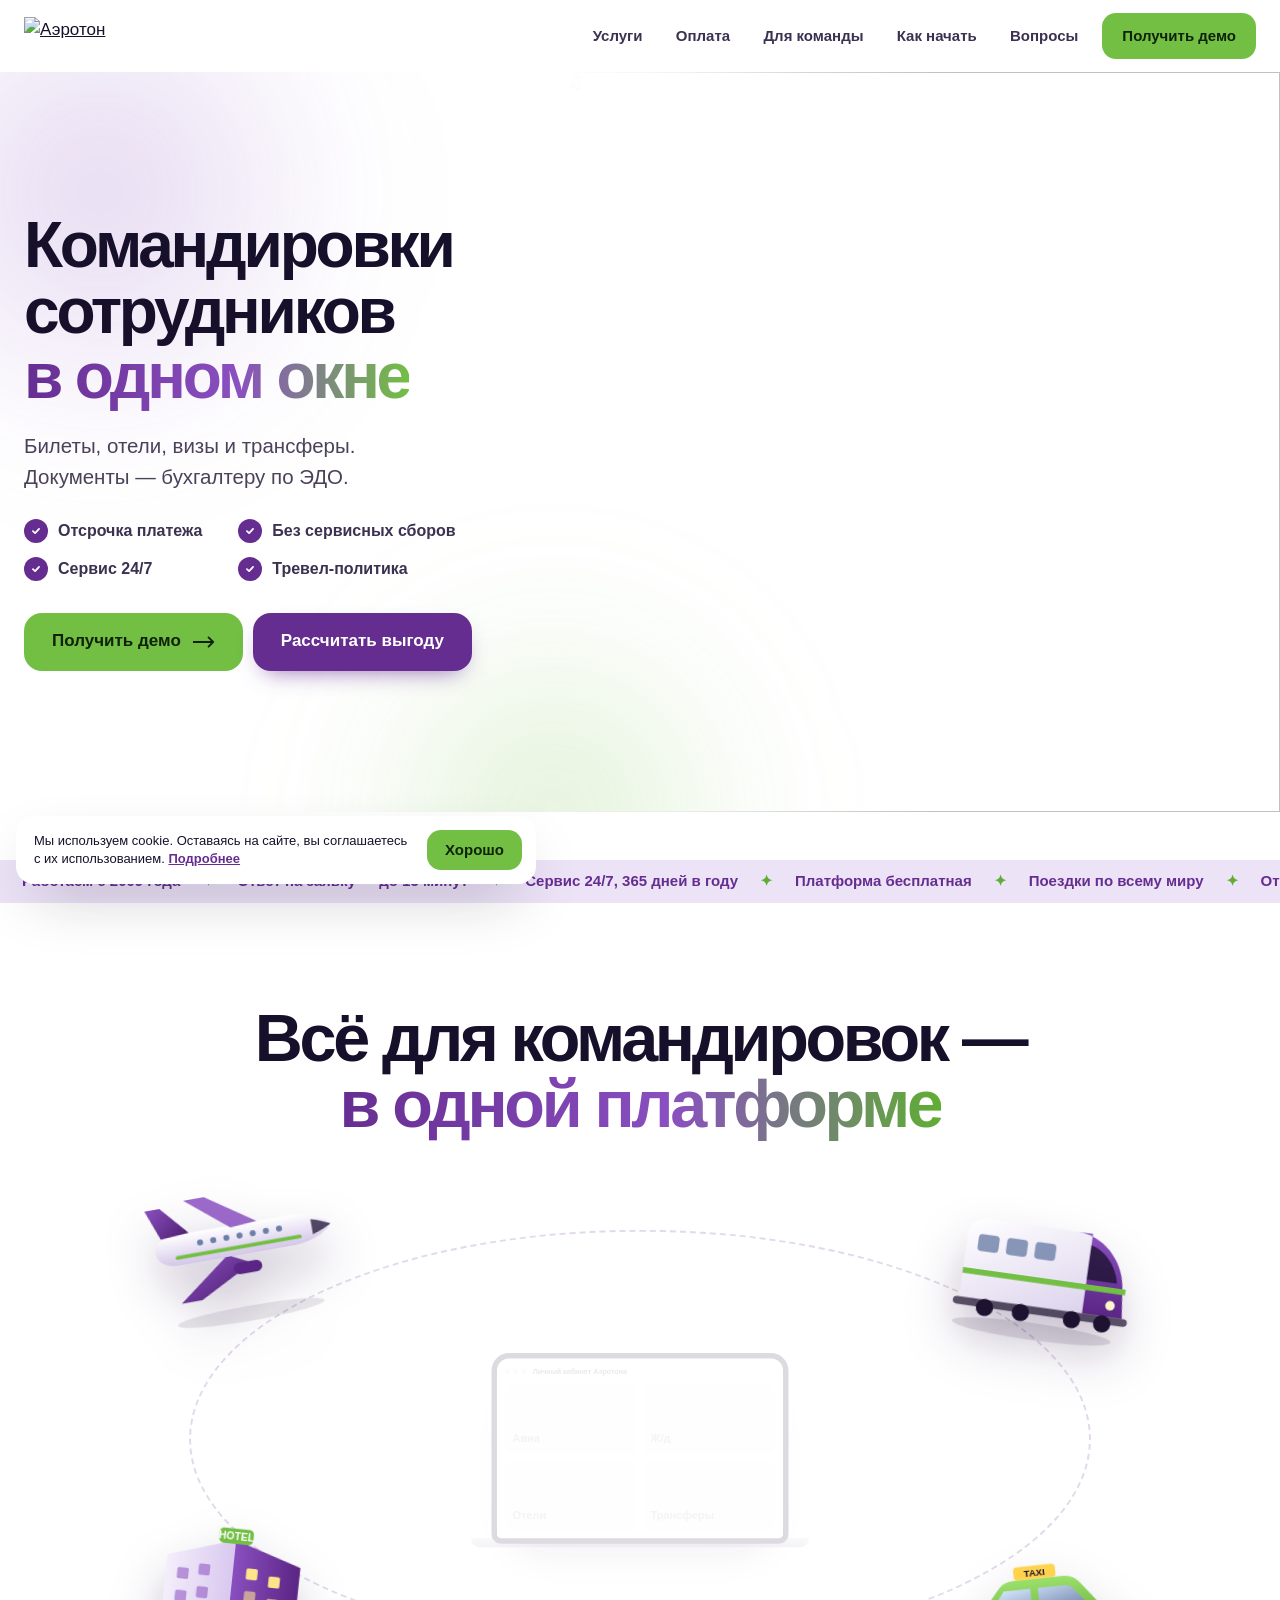
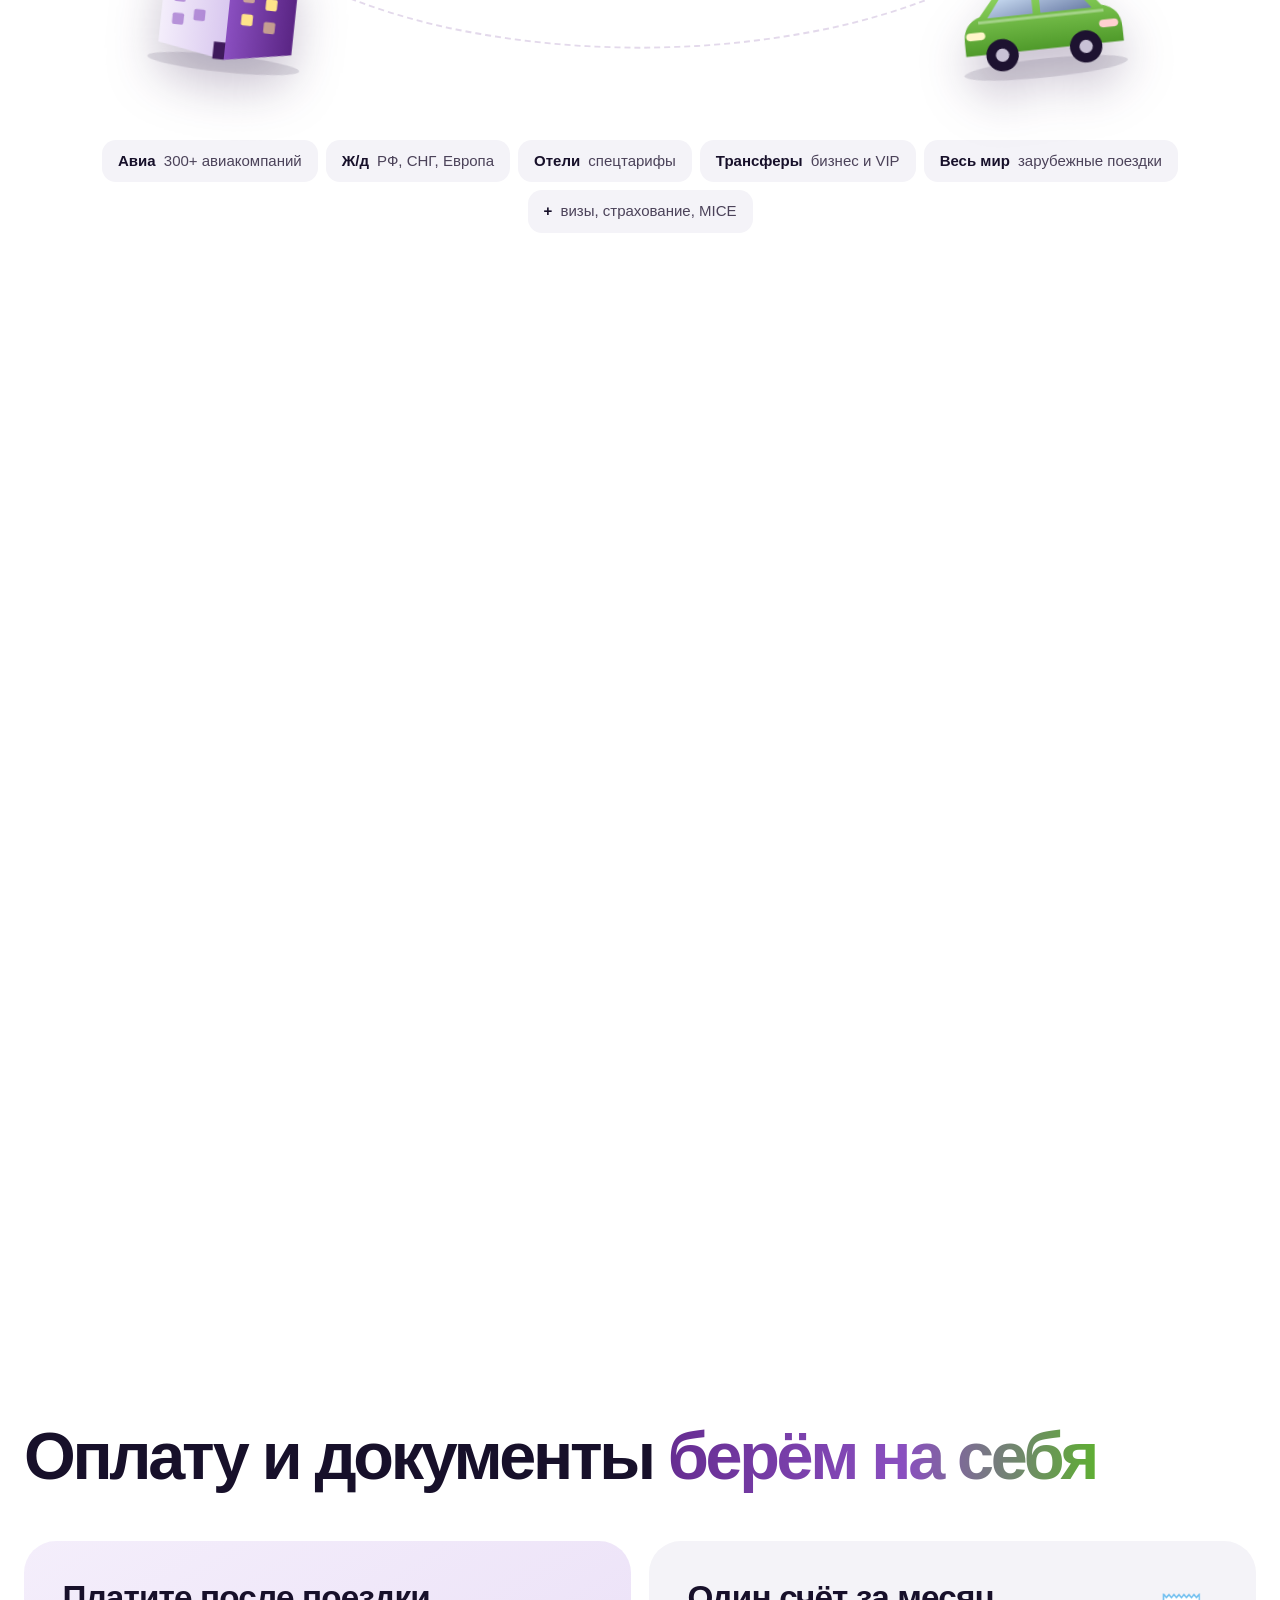
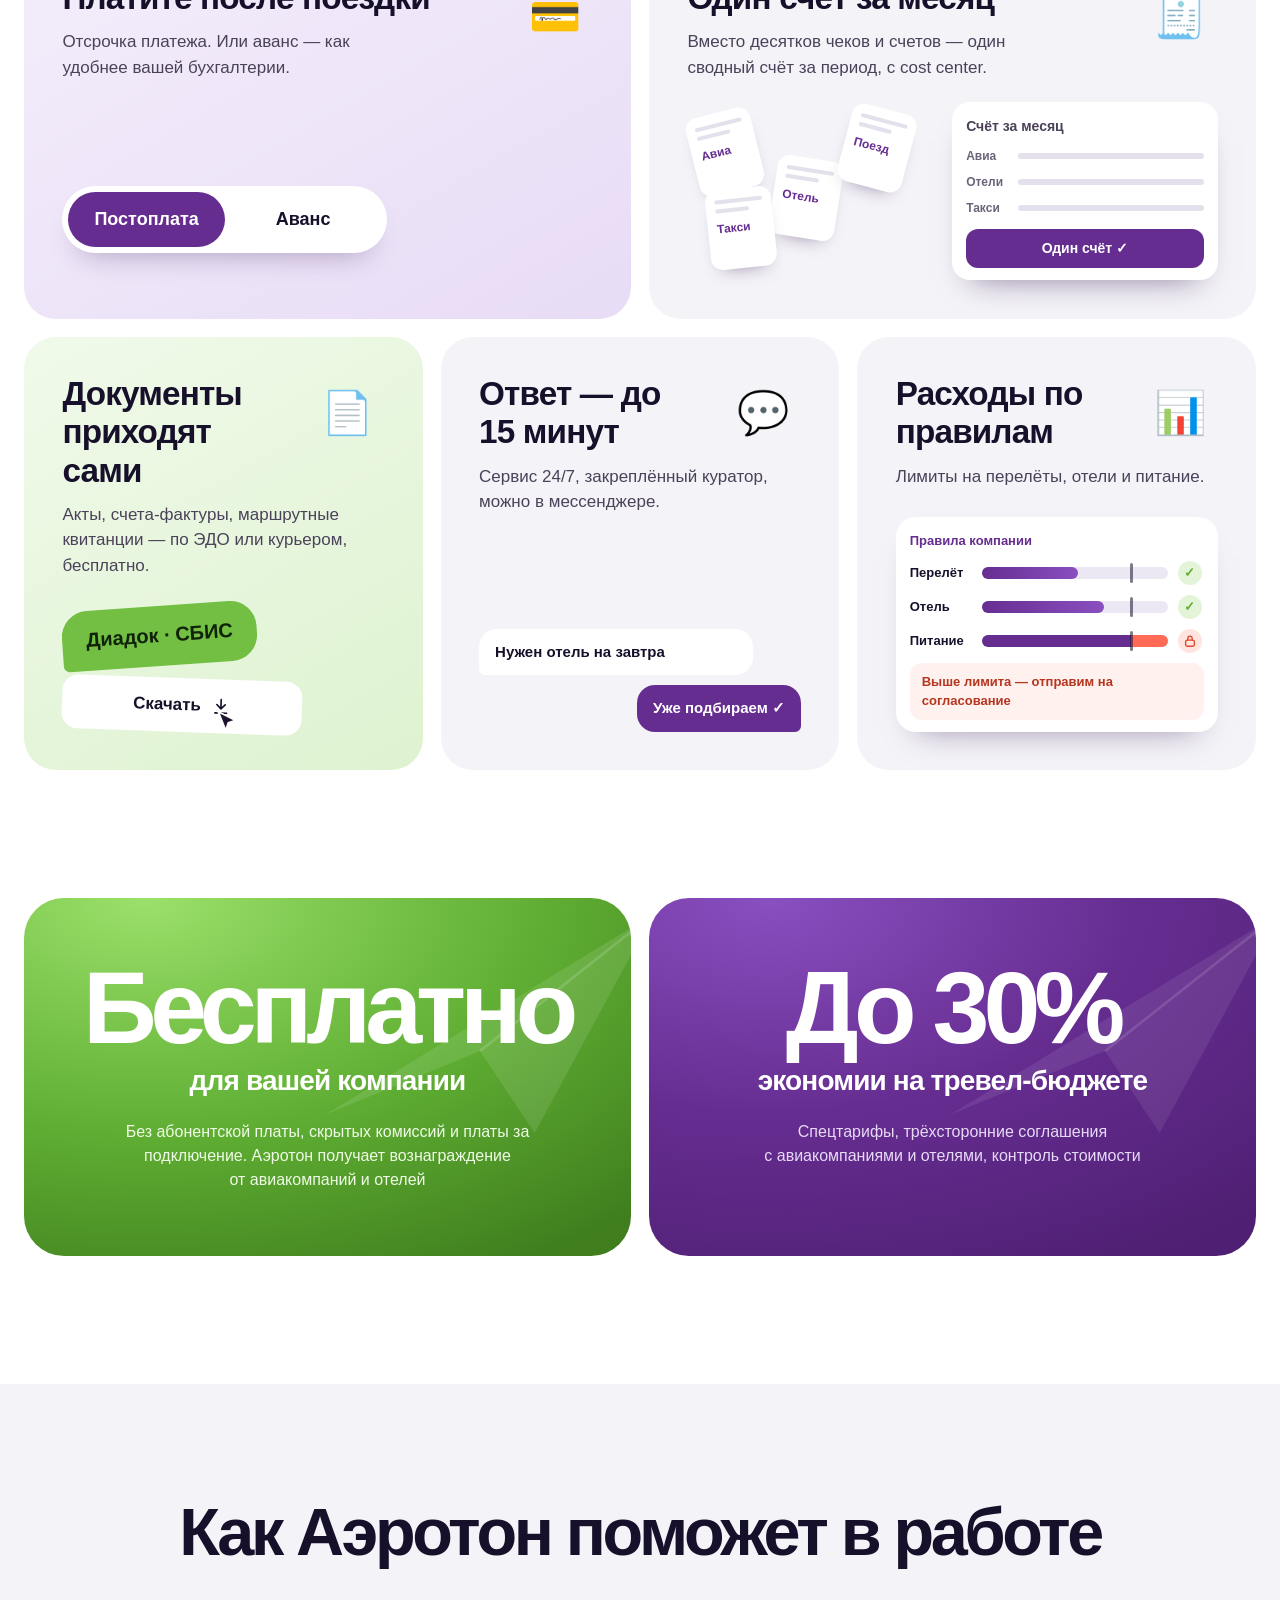
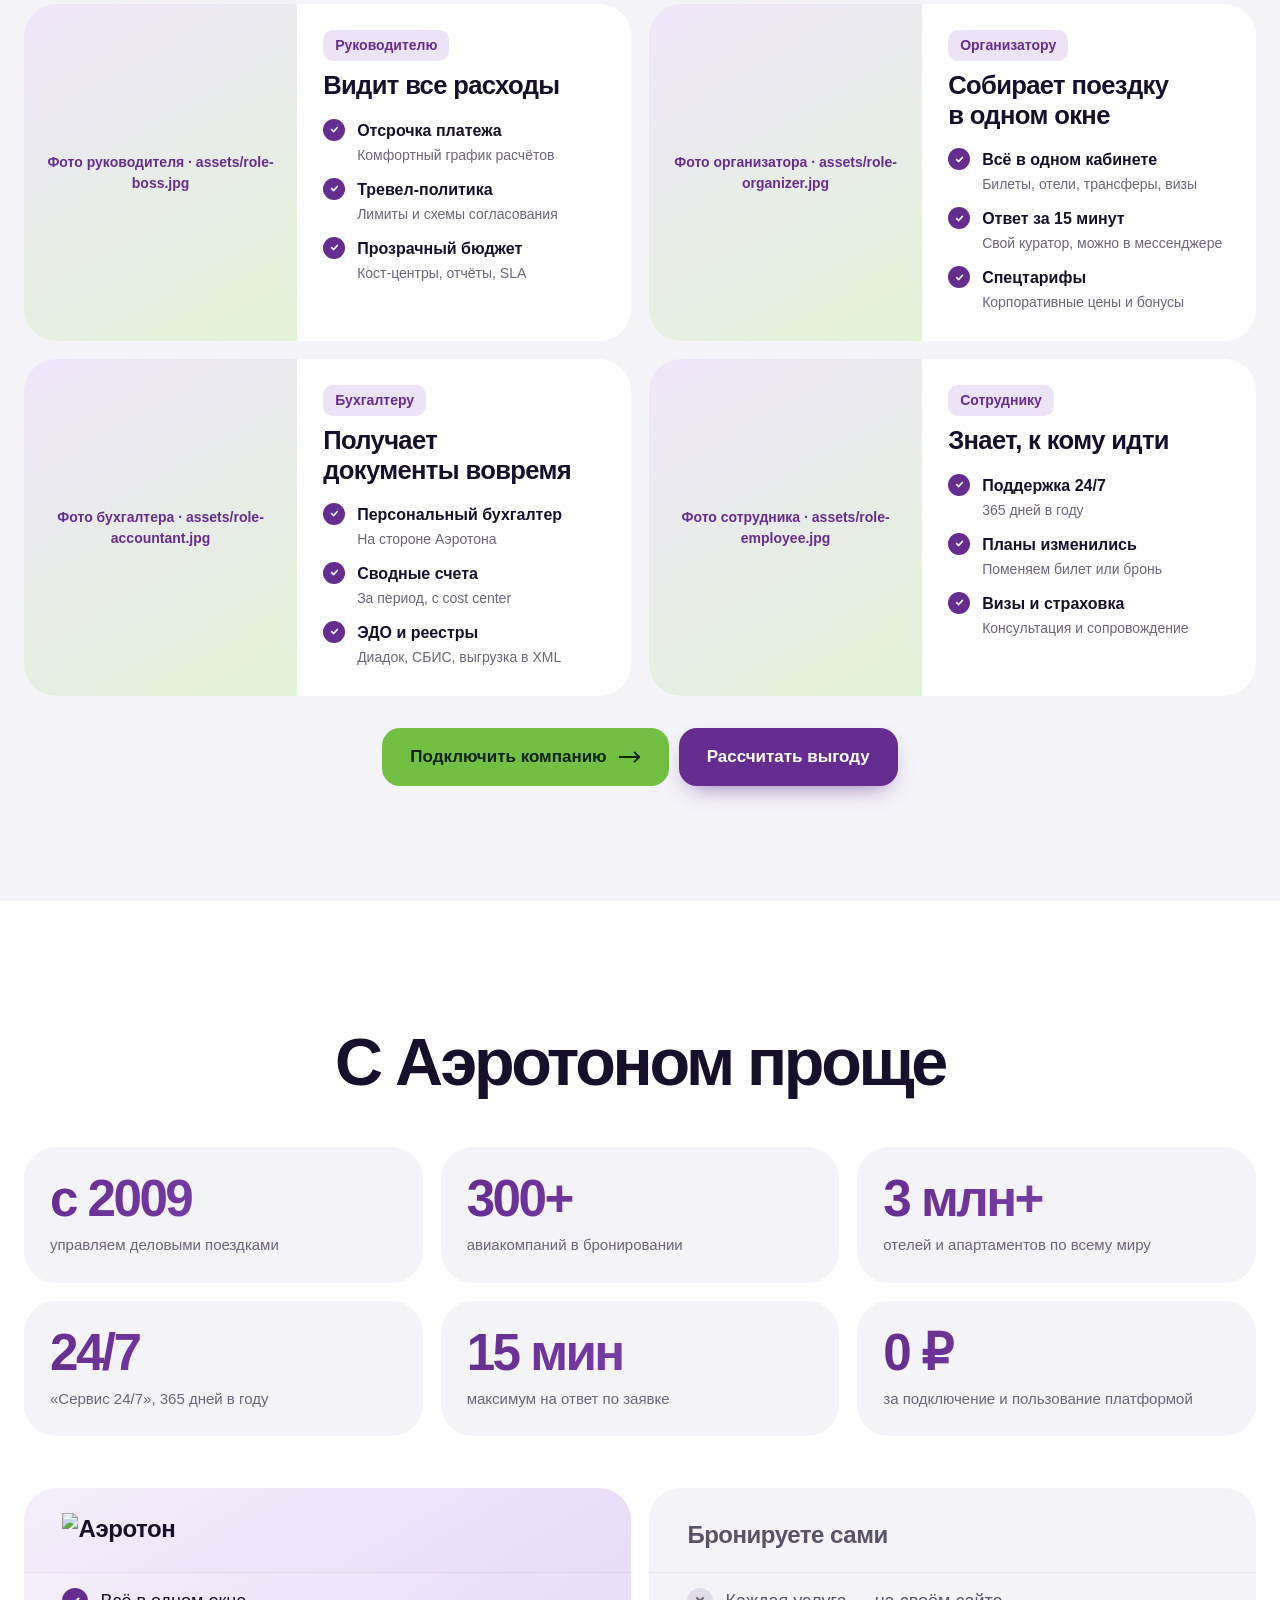
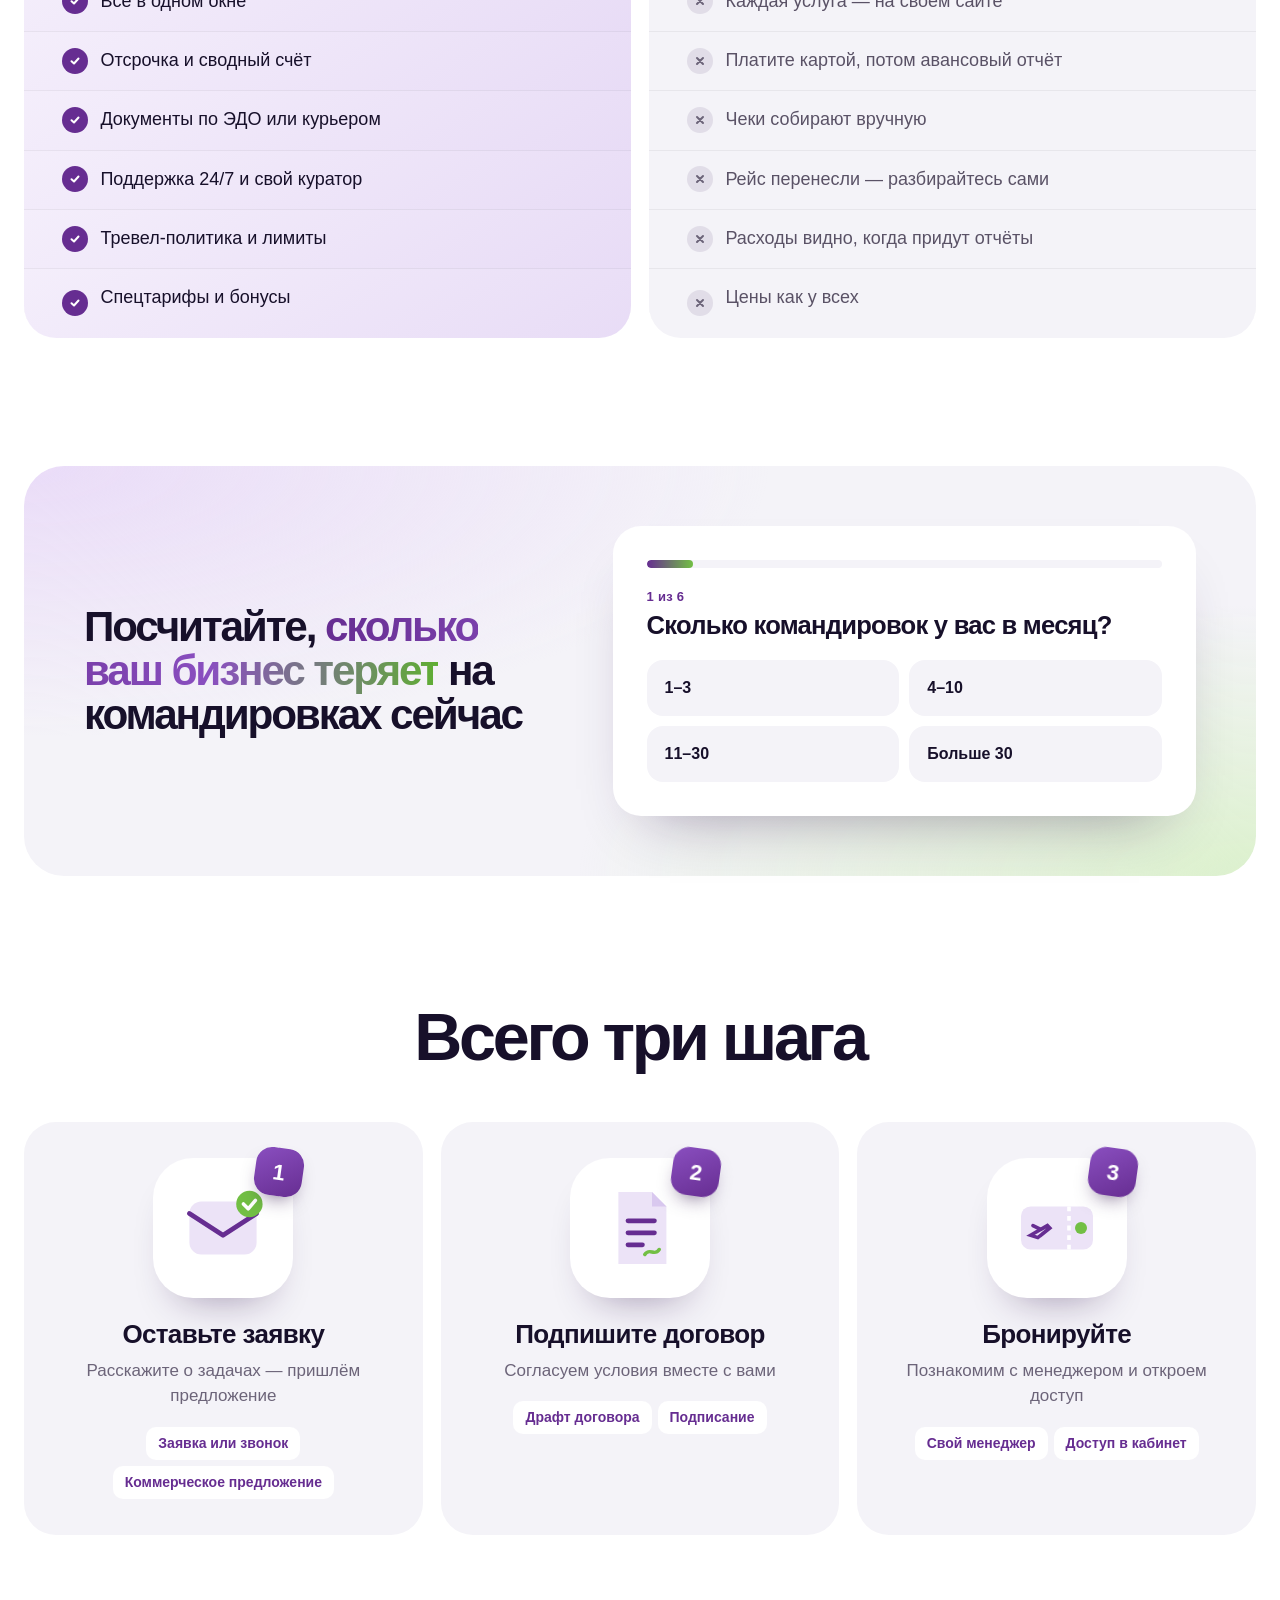
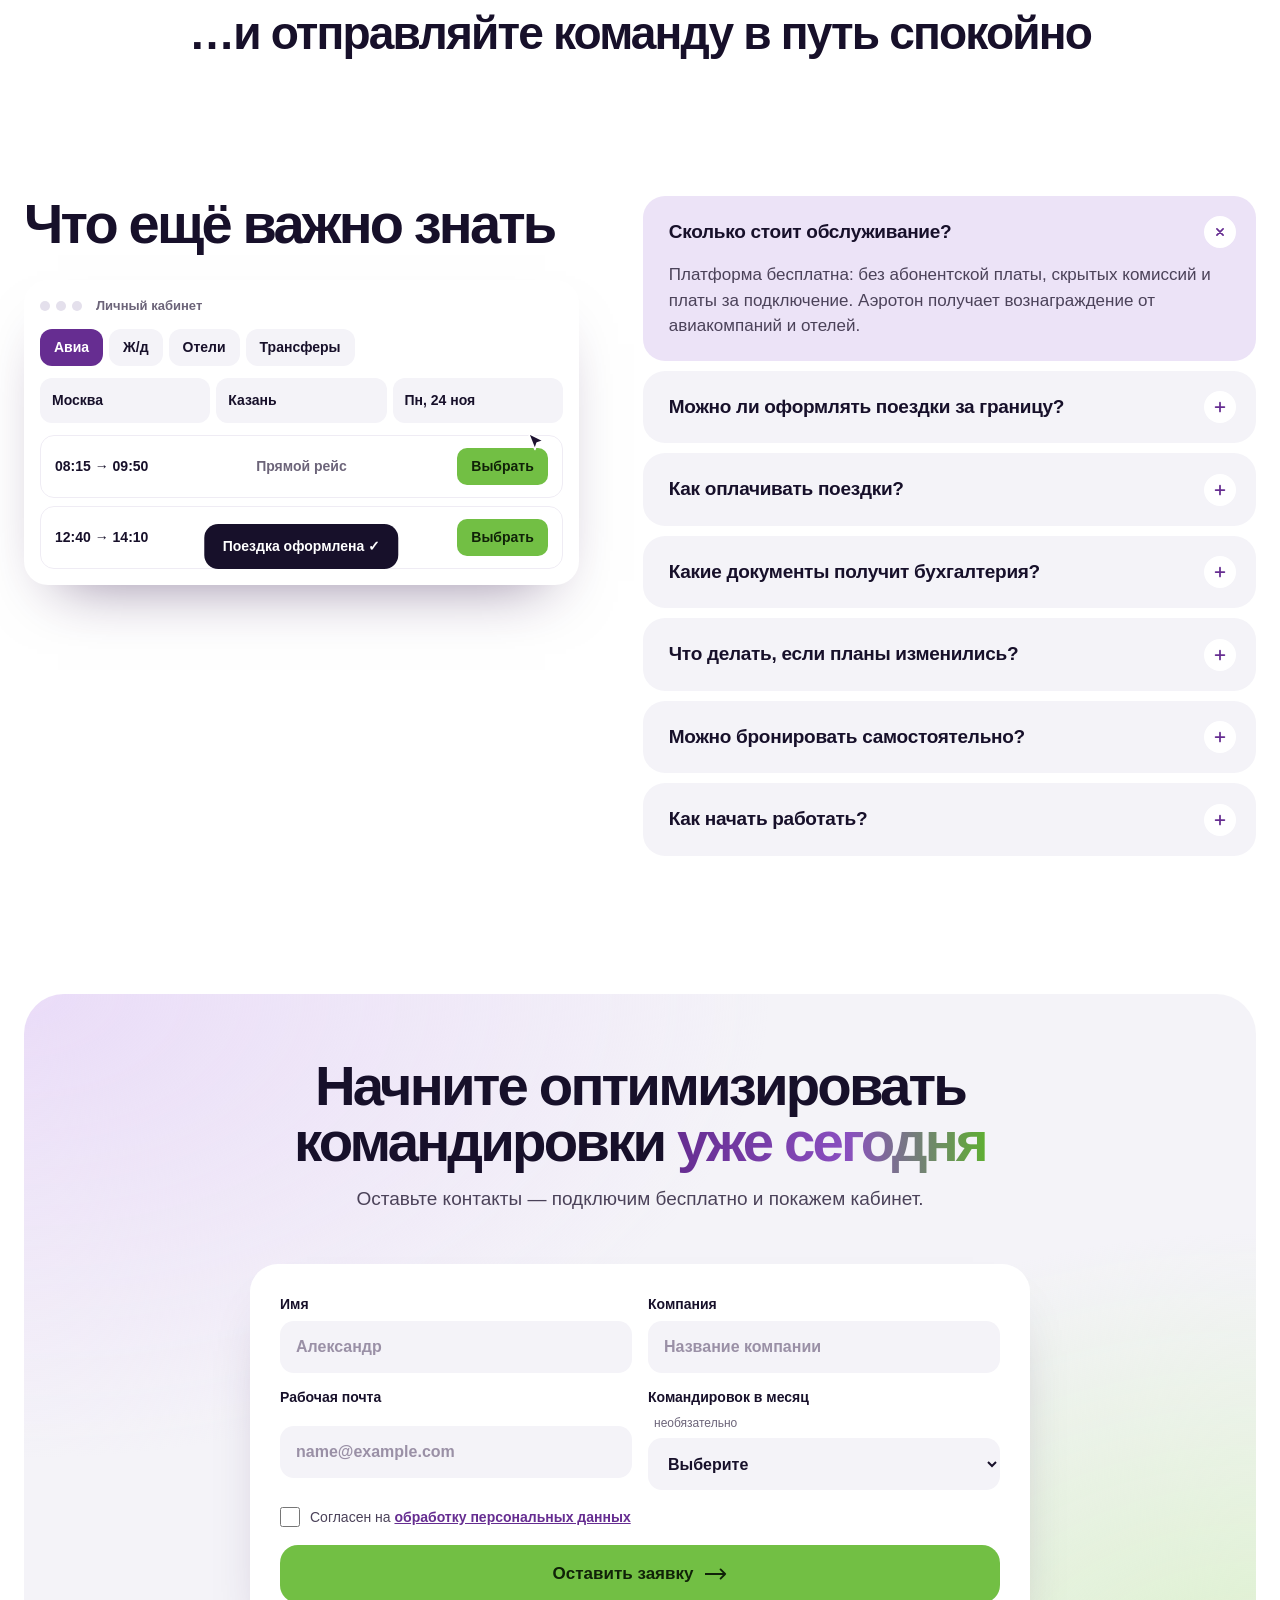
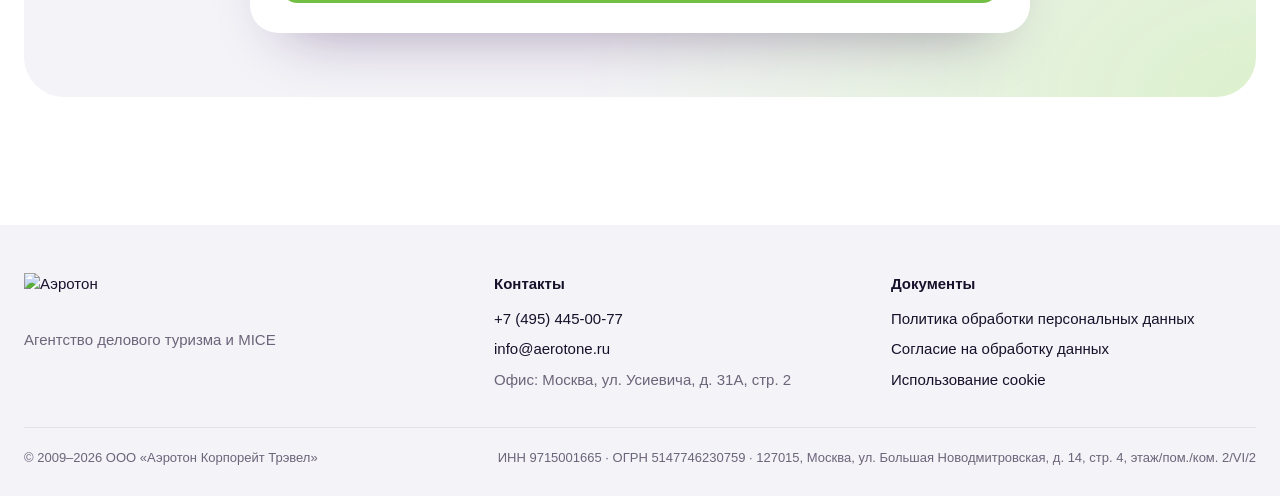
==== index.html @ 1b16ddeb "Add files via upload" ====
<!doctype html>
<html lang="ru">
<head>
  <meta charset="utf-8">
  <meta name="viewport" content="width=device-width, initial-scale=1">
  <meta name="robots" content="noindex, nofollow">
  <meta name="description" content="Аэротон: бесплатная платформа для командировок. Билеты, отели, визы и трансферы в одном кабинете, документы по ЭДО, поддержка 24/7. Работаем с 2009 года.">
  <title>Аэротон — командировки для бизнеса</title>
  <link rel="stylesheet" href="styles.css">
  <script src="preview.js" defer></script>
</head>
<body>
  <a class="skip" href="#main">К содержанию</a>

  <header class="top" id="top">
    <div class="wrap top-in">
      <a class="brand" href="#top" aria-label="Аэротон, к началу"><img src="assets/logo.svg" width="160" height="47" alt="Аэротон"></a>
      <nav aria-label="Разделы лендинга">
        <a href="#services">Услуги</a>
        <a href="#money">Оплата</a>
        <a href="#roles">Для команды</a>
        <a href="#start">Как начать</a>
        <a href="#faq">Вопросы</a>
      </nav>
      <a class="btn btn-sm" href="#request">Получить демо</a>
    </div>
  </header>

  <main id="main">
    <!-- 1. Первый экран -->
    <section class="hl-hero" aria-labelledby="hero-title">
      <div class="blob b1" aria-hidden="true"></div>
      <div class="blob b2" aria-hidden="true"></div>
      <figure class="hl-photo"><img src="assets/airport-traveler.jpg" width="1320" height="880" alt="" fetchpriority="high"></figure>
      <div class="wrap hl-in">
        <div class="hl-copy">
          <h1 id="hero-title" data-r>Командировки сотрудников <em>в&nbsp;одном окне</em></h1>
          <p class="lead" data-r style="--d:.08s">Билеты, отели, визы и трансферы.<br>Документы — бухгалтеру по ЭДО.</p>
          <ul class="facts" data-r style="--d:.16s">
            <li>Отсрочка платежа</li><li>Сервис 24/7</li><li>Без сервисных сборов</li><li>Тревел-политика</li>
          </ul>
          <div class="hero-cta" data-r style="--d:.24s">
            <a class="btn" href="#request">Получить демо <svg class="arr" viewBox="0 0 24 12" aria-hidden="true"><path d="M0 6h22M17 1l5 5-5 5"/></svg></a>
            <a class="btn btn-purple" href="#quiz">Рассчитать выгоду</a>
          </div>
        </div>
      </div>
    </section>

    <div class="ticker" aria-label="Коротко об Аэротоне">
    <div class="ticker-track">
      <span>Работаем с 2009 года</span><span>Ответ на заявку — до 15 минут</span><span>Сервис 24/7, 365 дней в году</span><span>Платформа бесплатная</span><span>Поездки по всему миру</span><span>Отсрочка платежа</span><span>ЭДО: Диадок, СБИС</span><span>300+ авиакомпаний</span>
      <span aria-hidden="true">Работаем с 2009 года</span><span aria-hidden="true">Ответ на заявку — до 15 минут</span><span aria-hidden="true">Сервис 24/7, 365 дней в году</span><span aria-hidden="true">Платформа бесплатная</span><span aria-hidden="true">Поездки по всему миру</span><span aria-hidden="true">Отсрочка платежа</span><span aria-hidden="true">ЭДО: Диадок, СБИС</span><span aria-hidden="true">300+ авиакомпаний</span>
    </div>
  </div>

    <!-- 2. Услуги: при прокрутке всё собирается в одну платформу -->
    <section class="merge" id="services" aria-labelledby="services-title">
      <div class="merge-sticky">
        <div class="wrap merge-head">
          <h2 id="services-title" class="h-big center">Всё для командировок&nbsp;— <span class="hl">в&nbsp;одной платформе</span></h2>
        </div>
        <div class="merge-stage" aria-hidden="true">
          <div class="orbit"></div>
          <div class="win"><b>Поездка собрана!</b><span>Билеты, отель и трансфер — в одном кабинете</span><i></i><i></i><i></i><i></i><i></i><i></i><i></i><i></i><i></i><i></i><i></i><i></i></div>
          <div class="laptop">
            <div class="screen">
              <div class="scr-bar"><i></i><i></i><i></i><span>Личный кабинет Аэротона</span></div>
              <div class="tiles">
                <span class="tile" data-t="3"><b>Авиа</b></span>
                <span class="tile" data-t="2"><b>Ж/д</b></span>
                <span class="tile" data-t="1"><b>Отели</b></span>
                <span class="tile" data-t="0"><b>Трансферы</b></span>
              </div>
              
            </div>
            <div class="base"></div>
          </div>
          <svg class="fly f-plane" data-obj="3" viewBox="0 0 220 160">
            <defs>
              <linearGradient id="pF" x1="0" y1="0" x2="0" y2="1"><stop offset="0" stop-color="#ffffff"/><stop offset="1" stop-color="#d4c6e9"/></linearGradient>
              <linearGradient id="pW" x1="0" y1="0" x2="1" y2="1"><stop offset="0" stop-color="#8a4fc0"/><stop offset="1" stop-color="#4e1f72"/></linearGradient>
            </defs>
            <ellipse cx="110" cy="148" rx="78" ry="8" fill="#1d1230" opacity=".1"/>
            <path d="M96 84 40 126h22l58-30z" fill="url(#pW)"/>
            <path d="M22 70c0-10 10-16 22-16h120c22 0 38 8 44 16-6 8-22 16-44 16H44c-12 0-22-6-22-16z" fill="url(#pF)"/>
            <path d="M30 56 18 24h16l26 30z" fill="url(#pW)"/>
            <path d="M104 56 60 20h22l50 34z" fill="#8a4fc0" opacity=".85"/>
            <path d="M188 62c8 2 14 5 20 8-6 3-12 6-20 8z" fill="#1d1230" opacity=".75"/>
            <g fill="#6d7fa8"><circle cx="70" cy="66" r="3.2"/><circle cx="84" cy="66" r="3.2"/><circle cx="98" cy="66" r="3.2"/><circle cx="112" cy="66" r="3.2"/><circle cx="126" cy="66" r="3.2"/><circle cx="140" cy="66" r="3.2"/><circle cx="154" cy="66" r="3.2"/></g>
            <path d="M44 78h130" stroke="#72bf44" stroke-width="4" stroke-linecap="round"/>
            <rect x="100" y="94" width="30" height="12" rx="6" fill="#5a2584"/>
          </svg>
          <svg class="fly f-train" data-obj="2" viewBox="0 0 220 160">
            <defs>
              <linearGradient id="tB" x1="0" y1="0" x2="1" y2="1"><stop offset="0" stop-color="#ffffff"/><stop offset="1" stop-color="#d8cdea"/></linearGradient>
              <linearGradient id="tF" x1="0" y1="0" x2="0" y2="1"><stop offset="0" stop-color="#8a4fc0"/><stop offset="1" stop-color="#5a2584"/></linearGradient>
            </defs>
            <ellipse cx="110" cy="146" rx="84" ry="9" fill="#1d1230" opacity=".12"/>
            <path d="M30 54c0-10 8-18 18-18h96c26 0 50 22 54 50l4 34H30z" fill="url(#tB)"/>
            <path d="M144 36c26 0 50 22 54 50l4 34h-42V36z" fill="url(#tF)"/>
            <path d="M160 48c16 4 28 18 32 36h-32z" fill="#1d1230" opacity=".8"/>
            <g fill="#6d7fa8" opacity=".8"><rect x="42" y="52" width="22" height="18" rx="4"/><rect x="72" y="52" width="22" height="18" rx="4"/><rect x="102" y="52" width="22" height="18" rx="4"/></g>
            <path d="M30 92h172" stroke="#72bf44" stroke-width="6"/>
            <circle cx="188" cy="108" r="5" fill="#fff6c9"/>
            <rect x="24" y="120" width="184" height="8" rx="4" fill="#1d1230" opacity=".7"/>
            <circle cx="58" cy="128" r="9" fill="#1d1230"/><circle cx="96" cy="128" r="9" fill="#1d1230"/><circle cx="150" cy="128" r="9" fill="#1d1230"/><circle cx="182" cy="128" r="9" fill="#1d1230"/>
          </svg>
          <svg class="fly f-hotel" data-obj="1" viewBox="0 0 220 160">
            <defs>
              <linearGradient id="hL" x1="0" y1="0" x2="1" y2="0"><stop offset="0" stop-color="#f4eefb"/><stop offset="1" stop-color="#d9c8ef"/></linearGradient>
              <linearGradient id="hR" x1="0" y1="0" x2="1" y2="0"><stop offset="0" stop-color="#8a4fc0"/><stop offset="1" stop-color="#5a2584"/></linearGradient>
            </defs>
            <ellipse cx="110" cy="148" rx="80" ry="9" fill="#1d1230" opacity=".12"/>
            <path d="M40 40 110 18v126L40 132z" fill="url(#hL)"/>
            <path d="M110 18l70 22v92l-70 12z" fill="url(#hR)"/>
            <g fill="#8a4fc0" opacity=".55"><rect x="52" y="52" width="12" height="12" rx="2"/><rect x="74" y="46" width="12" height="12" rx="2"/><rect x="52" y="76" width="12" height="12" rx="2"/><rect x="74" y="70" width="12" height="12" rx="2"/><rect x="52" y="100" width="12" height="12" rx="2"/><rect x="74" y="94" width="12" height="12" rx="2"/></g>
            <g fill="#ffe38a"><rect x="124" y="46" width="12" height="12" rx="2"/><rect x="148" y="52" width="12" height="12" rx="2"/><rect x="124" y="70" width="12" height="12" rx="2" opacity=".6"/><rect x="148" y="76" width="12" height="12" rx="2"/><rect x="124" y="94" width="12" height="12" rx="2"/><rect x="148" y="100" width="12" height="12" rx="2" opacity=".6"/></g>
            <rect x="92" y="6" width="36" height="16" rx="5" fill="#72bf44"/>
            <text x="110" y="18" font-family="Manrope,Arial" font-size="11" font-weight="800" text-anchor="middle" fill="#fff">HOTEL</text>
            <path d="M98 144v-18h12v18" fill="#3f1a5c"/>
          </svg>
          <svg class="fly f-taxi" data-obj="0" viewBox="0 0 220 160">
            <defs>
              <linearGradient id="carB" x1="0" y1="0" x2="0" y2="1"><stop offset="0" stop-color="#9be06a"/><stop offset="1" stop-color="#4f9a2a"/></linearGradient>
              <linearGradient id="carW" x1="0" y1="0" x2="1" y2="1"><stop offset="0" stop-color="#d9ecff"/><stop offset="1" stop-color="#6d7fa8"/></linearGradient>
            </defs>
            <ellipse cx="110" cy="142" rx="86" ry="10" fill="#1d1230" opacity=".12"/>
            <path d="M28 108c0-14 6-22 18-26l22-26c4-5 10-8 17-8h52c7 0 13 3 17 8l20 26c14 4 20 12 20 26v14H28z" fill="url(#carB)"/>
            <path d="M74 58h28v26H54zM110 58h28c4 0 7 2 9 4l17 22h-54z" fill="url(#carW)"/>
            <rect x="86" y="34" width="44" height="14" rx="4" fill="#ffd34d"/>
            <text x="108" y="45" font-family="Manrope,Arial" font-size="10" font-weight="800" text-anchor="middle" fill="#1d1230">TAXI</text>
            <rect x="30" y="98" width="20" height="8" rx="4" fill="#fff6c9"/><rect x="170" y="98" width="20" height="8" rx="4" fill="#ffd0d0"/>
            <circle cx="66" cy="124" r="17" fill="#1d1230"/><circle cx="66" cy="124" r="7" fill="#c9c2d6"/>
            <circle cx="154" cy="124" r="17" fill="#1d1230"/><circle cx="154" cy="124" r="7" fill="#c9c2d6"/>
            <path d="M44 88h132" stroke="#ffffff" stroke-opacity=".35" stroke-width="3"/>
          </svg>
        </div>
        <ul class="merge-chips wrap">
          <li><b>Авиа</b> 300+ авиакомпаний</li>
          <li><b>Ж/д</b> РФ, СНГ, Европа</li>
          <li><b>Отели</b> спецтарифы</li>
          <li><b>Трансферы</b> бизнес и VIP</li>
          <li><b>Весь мир</b> зарубежные поездки</li>
          <li><b>+</b> визы, страхование, MICE</li>
        </ul>
      </div>
    </section>

    <!-- 3. Деньги и документы -->
    <section class="wrap sect" id="money" aria-labelledby="money-title">
      <h2 id="money-title" class="h-big" data-r>Оплату и документы <span class="hl">берём на&nbsp;себя</span></h2>
      <div class="bento">
        <article class="card c-a" data-r>
          <span class="card-ico slot" aria-hidden="true"><img src="assets/icons/pay.png" alt=""><i>💳</i></span>
          <h3>Платите после поездки</h3>
          <p>Отсрочка платежа. Или аванс — как удобнее вашей бухгалтерии.</p>
          <div class="ill-switch" aria-hidden="true"><span class="sw"><b>Постоплата</b><b>Аванс</b><i></i></span></div>
        </article>
        <article class="card c-b" data-r style="--d:.08s">
          <span class="card-ico slot" aria-hidden="true"><img src="assets/icons/invoice.png" alt=""><i>🧾</i></span>
          <h3>Один счёт за месяц</h3>
          <p>Вместо десятков чеков и счетов — один сводный счёт за период, с cost center.</p>
          <div class="ill-inv" aria-hidden="true">
            <div class="inv-pile"><span class="dc d1"><i></i><i></i><b>Авиа</b></span><span class="dc d2"><i></i><i></i><b>Отель</b></span><span class="dc d3"><i></i><i></i><b>Такси</b></span><span class="dc d4"><i></i><i></i><b>Поезд</b></span></div>
            <div class="inv-card"><p>Счёт за месяц</p><span class="ln r1"><em>Авиа</em><u></u></span><span class="ln r2"><em>Отели</em><u></u></span><span class="ln r3"><em>Такси</em><u></u></span><b class="inv-total">Один счёт ✓</b></div>
          </div>
        </article>
        <article class="card c-c" data-r>
          <span class="card-ico slot" aria-hidden="true"><img src="assets/icons/docs.png" alt=""><i>📄</i></span>
          <h3>Документы приходят сами</h3>
          <p>Акты, счета-фактуры, маршрутные квитанции — по ЭДО или курьером, бесплатно.</p>
          <div class="ill-docs" aria-hidden="true">
            <span class="bubble-tag">Диадок · СБИС</span>
            <span class="dl">Скачать <svg viewBox="0 0 24 24"><path d="M12 4v11M7 10l5 5 5-5M5 20h14"/></svg></span>
            <svg class="cursor" viewBox="0 0 24 24"><path d="M5 3l14 7-6 2-2 6z" fill="#1d1230" stroke="#fff" stroke-width="1.5" stroke-linejoin="round"/></svg>
          </div>
        </article>
        <article class="card c-d" data-r style="--d:.08s">
          <span class="card-ico slot" aria-hidden="true"><img src="assets/icons/support.png" alt=""><i>💬</i></span>
          <h3>Ответ — до 15 минут</h3>
          <p>Сервис 24/7, закреплённый куратор, можно в мессенджере.</p>
          <div class="ill-chat" aria-hidden="true"><span class="msg m-in">Нужен отель на завтра</span><span class="msg m-out">Уже подбираем ✓</span></div>
        </article>
        <article class="card c-e" data-r style="--d:.16s">
          <span class="card-ico slot" aria-hidden="true"><img src="assets/icons/control.png" alt=""><i>📊</i></span>
          <h3>Расходы по правилам</h3>
          <p>Лимиты на перелёты, отели и питание.</p>
          <div class="ill-rules" aria-hidden="true">
            <span class="rt">Правила компании</span>
            <div class="rl"><span>Перелёт</span><div class="trk"><i class="f f1"></i><u></u></div><em class="ok">✓</em></div>
            <div class="rl"><span>Отель</span><div class="trk"><i class="f f2"></i><u></u></div><em class="ok">✓</em></div>
            <div class="rl over"><span>Питание</span><div class="trk"><i class="f f3"></i><u></u></div><em class="no"><svg viewBox="0 0 16 16"><rect x="3" y="7" width="10" height="7" rx="2"/><path d="M5.5 7V5a2.5 2.5 0 0 1 5 0v2"/></svg></em></div>
            <div class="rule-msg">Выше лимита — отправим на согласование</div>
          </div>
        </article>
      </div>
    </section>

    <!-- 4. Сильный тезис -->
    <section class="wrap sect" aria-label="Бесплатно и экономия">
      <div class="banners">
        <div class="banner banner-free" data-r>
          <svg class="banner-plane" viewBox="0 0 400 300" aria-hidden="true"><path d="M20 260 380 40 250 280 190 190Z" fill="#fff" fill-opacity=".1"/><path d="M190 190 380 40" stroke="#fff" stroke-opacity=".14" stroke-width="3"/></svg>
          <p class="banner-k">Бесплатно</p>
          <p class="banner-t">для вашей компании</p>
          <p class="banner-s">Без абонентской платы, скрытых комиссий и платы за подключение. Аэротон получает вознаграждение от&nbsp;авиакомпаний и&nbsp;отелей</p>
        </div>
        <div class="banner banner-save" data-r style="--d:.08s">
        <svg class="banner-plane" viewBox="0 0 400 300" aria-hidden="true"><path d="M20 260 380 40 250 280 190 190Z" fill="#fff" fill-opacity=".08"/><path d="M190 190 380 40" stroke="#fff" stroke-opacity=".12" stroke-width="3"/></svg>
        <p class="banner-k">До 30%</p>
        <p class="banner-t">экономии на тревел-бюджете</p>
        <p class="banner-s">Спецтарифы, трёхсторонние соглашения с&nbsp;авиакомпаниями и&nbsp;отелями, контроль стоимости</p>
      </div>
      </div>
    </section>

    <!-- 5. Роли: 4 открытые карточки -->
    <section class="roles-sect" id="roles" aria-labelledby="roles-title">
      <div class="wrap">
        <h2 id="roles-title" class="h-big center" data-r>Как Аэротон поможет в&nbsp;работе</h2>
        <div class="rcards">
          <article class="rcard" data-r>
            <figure class="role-photo slot"><img src="assets/role-boss.jpg" alt="" loading="lazy" decoding="async"><figcaption>Фото руководителя · assets/role-boss.jpg</figcaption></figure>
            <div class="rcard-body">
              <p class="rlabel">Руководителю</p>
              <h3>Видит все расходы</h3>
              <ul class="ticks"><li><b>Отсрочка платежа</b><span>Комфортный график расчётов</span></li><li><b>Тревел-политика</b><span>Лимиты и схемы согласования</span></li><li><b>Прозрачный бюджет</b><span>Кост-центры, отчёты, SLA</span></li></ul>
            </div>
          </article>
          <article class="rcard" data-r style="--d:.08s">
            <figure class="role-photo slot"><img src="assets/role-organizer.jpg" alt="" loading="lazy" decoding="async"><figcaption>Фото организатора · assets/role-organizer.jpg</figcaption></figure>
            <div class="rcard-body">
              <p class="rlabel">Организатору</p>
              <h3>Собирает поездку в&nbsp;одном окне</h3>
              <ul class="ticks"><li><b>Всё в одном кабинете</b><span>Билеты, отели, трансферы, визы</span></li><li><b>Ответ за 15 минут</b><span>Свой куратор, можно в мессенджере</span></li><li><b>Спецтарифы</b><span>Корпоративные цены и бонусы</span></li></ul>
            </div>
          </article>
          <article class="rcard" data-r>
            <figure class="role-photo slot"><img src="assets/role-accountant.jpg" alt="" loading="lazy" decoding="async"><figcaption>Фото бухгалтера · assets/role-accountant.jpg</figcaption></figure>
            <div class="rcard-body">
              <p class="rlabel">Бухгалтеру</p>
              <h3>Получает документы вовремя</h3>
              <ul class="ticks"><li><b>Персональный бухгалтер</b><span>На стороне Аэротона</span></li><li><b>Сводные счета</b><span>За период, с cost center</span></li><li><b>ЭДО и реестры</b><span>Диадок, СБИС, выгрузка в XML</span></li></ul>
            </div>
          </article>
          <article class="rcard" data-r style="--d:.08s">
            <figure class="role-photo slot"><img src="assets/role-employee.jpg" alt="" loading="lazy" decoding="async"><figcaption>Фото сотрудника · assets/role-employee.jpg</figcaption></figure>
            <div class="rcard-body">
              <p class="rlabel">Сотруднику</p>
              <h3>Знает, к&nbsp;кому идти</h3>
              <ul class="ticks"><li><b>Поддержка 24/7</b><span>365 дней в году</span></li><li><b>Планы изменились</b><span>Поменяем билет или бронь</span></li><li><b>Визы и страховка</b><span>Консультация и сопровождение</span></li></ul>
            </div>
          </article>
        </div>
        <p class="center rcta" data-r><a class="btn" href="#request">Подключить компанию <svg class="arr" viewBox="0 0 24 12" aria-hidden="true"><path d="M0 6h22M17 1l5 5-5 5"/></svg></a> <a class="btn btn-purple" href="#quiz">Рассчитать выгоду</a></p>
      </div>
    </section>

    <!-- 6. Сравнение -->
    <section class="wrap sect" id="compare" aria-labelledby="compare-title">
      <h2 id="compare-title" class="h-big center" data-r>С Аэротоном проще</h2>
      <!-- Цифры: «с 2009», «300+ авиакомпаний», «15 минут», «24/7» взяты с ru.aerotone.ru; «3 млн+ отелей» и «0 ₽» — типовые для рынка, подтвердить у клиента (см. 09) -->
      <ul class="stats" data-r>
        <li><b>с 2009</b><span>управляем деловыми поездками</span></li>
        <li><b>300+</b><span>авиакомпаний в бронировании</span></li>
        <li data-verify><b>3 млн+</b><span>отелей и апартаментов по всему миру</span></li>
        <li><b>24/7</b><span>«Сервис 24/7», 365 дней в году</span></li>
        <li><b>15 мин</b><span>максимум на ответ по заявке</span></li>
        <li data-verify><b>0 ₽</b><span>за подключение и пользование платформой</span></li>
      </ul>
      <div class="cmpgrid" role="table" aria-label="Сравнение: с Аэротоном и самостоятельное бронирование" data-r>
        <div class="cmp-row cmp-head" role="row"><div class="cmp-cell yes" role="columnheader"><img src="assets/logo.svg" width="120" height="35" alt="Аэротон"></div><div class="cmp-cell no" role="columnheader">Бронируете сами</div></div>
        <div class="cmp-row" role="row"><div class="cmp-cell yes" role="cell">Всё в одном окне</div><div class="cmp-cell no" role="cell">Каждая услуга — на своём сайте</div></div>
        <div class="cmp-row" role="row"><div class="cmp-cell yes" role="cell">Отсрочка и сводный счёт</div><div class="cmp-cell no" role="cell">Платите картой, потом авансовый отчёт</div></div>
        <div class="cmp-row" role="row"><div class="cmp-cell yes" role="cell">Документы по ЭДО или курьером</div><div class="cmp-cell no" role="cell">Чеки собирают вручную</div></div>
        <div class="cmp-row" role="row"><div class="cmp-cell yes" role="cell">Поддержка 24/7 и свой куратор</div><div class="cmp-cell no" role="cell">Рейс перенесли — разбирайтесь сами</div></div>
        <div class="cmp-row" role="row"><div class="cmp-cell yes" role="cell">Тревел-политика и лимиты</div><div class="cmp-cell no" role="cell">Расходы видно, когда придут отчёты</div></div>
        <div class="cmp-row" role="row"><div class="cmp-cell yes" role="cell">Спецтарифы и бонусы</div><div class="cmp-cell no" role="cell">Цены как у всех</div></div>
      </div>
    </section>

    <!-- Мягкий вход: мини-квиз -->
    <section class="wrap sect" id="quiz" aria-labelledby="quiz-title">
      <div class="quiz" data-r>
        <div class="quiz-head">
          <h2 id="quiz-title" class="h-big">Посчитайте, <span class="hl">сколько ваш бизнес теряет</span> на командировках сейчас</h2>
        </div>
        <div class="quiz-box" data-step="1">
          <div class="quiz-progress" aria-hidden="true"><i></i></div>
          <div class="qstep" data-q="1">
            <p class="qq"><span class="qn">1 из 6</span>Сколько командировок у вас в месяц?</p>
            <div class="opts two"><button type="button" data-v="2">1–3</button><button type="button" data-v="7">4–10</button><button type="button" data-v="20">11–30</button><button type="button" data-v="40">Больше 30</button></div>
          </div>
          <div class="qstep" data-q="2" hidden>
            <p class="qq"><span class="qn">2 из 6</span>Куда ездят чаще всего?</p>
            <div class="opts two"><button type="button" data-v="ru">По России</button><button type="button" data-v="cis">СНГ и ближнее зарубежье</button><button type="button" data-v="world">Дальнее зарубежье</button><button type="button" data-v="mix">По-разному</button></div>
          </div>
          <div class="qstep" data-q="3" hidden>
            <p class="qq"><span class="qn">3 из 6</span>Сколько обычно длится поездка?</p>
            <div class="opts"><button type="button" data-v="short">1–2 дня</button><button type="button" data-v="mid">3–5 дней</button><button type="button" data-v="long">Неделя и больше</button></div>
          </div>
          <div class="qstep" data-q="4" hidden>
            <p class="qq"><span class="qn">4 из 6</span>Как вы оформляете поездки сейчас?</p>
            <div class="opts"><button type="button" data-v="self">Сотрудники сами, потом авансовые отчёты</button><button type="button" data-v="office">Через офис-менеджера</button><button type="button" data-v="agency">Через агентство</button><button type="button" data-v="platform">Через другую платформу</button></div>
          </div>
          <div class="qstep" data-q="5" hidden>
            <p class="qq"><span class="qn">5 из 6</span>Как бухгалтерия получает документы?</p>
            <div class="opts"><button type="button" data-v="manual">Собираем вручную: чеки, письма, курьеры</button><button type="button" data-v="part">Часть приходит сама, остальное вручную</button><button type="button" data-v="edo">Всё приходит по ЭДО</button></div>
          </div>
          <div class="qstep" data-q="6" hidden>
            <p class="qq"><span class="qn">6 из 6</span>Есть ли у вас правила и лимиты на поездки?</p>
            <div class="opts"><button type="button" data-v="none">Нет, каждый решает сам</button><button type="button" data-v="manual">Есть, но проверяем вручную</button><button type="button" data-v="auto">Есть, и они работают автоматически</button></div>
          </div>
          <div class="qresult" hidden aria-live="polite">
            <p class="qr-lead">Оценка для вашей компании</p>
            <p class="qr-ctx"></p>
            <div class="qr-nums">
              <div><b data-out="money">—</b><span>экономии в год, ₽</span></div>
              <div><b data-out="hours">0</b><span>часов сотрудников в год</span></div>
            </div>
            <p class="qr-verdict"></p>
            <div class="qr-cta"><a class="btn" href="#request" data-qgo>Подключить бесплатно <svg class="arr" viewBox="0 0 24 12" aria-hidden="true"><path d="M0 6h22M17 1l5 5-5 5"/></svg></a><button class="btn btn-line" type="button" data-qreset>Пройти заново</button></div>
            <p class="qr-note">Оценка ориентировочная. Цены — по открытым данным рынка за 2025–2026 годы: перелёт по России около 18 тыс. ₽ в одну сторону, отель 6–8 тыс. ₽ за ночь. Экономия: до 30% на отелях по специальным тарифам и до 5% на билетах (оценка). Точный расчёт сделаем после знакомства с вашими поездками.</p>
          </div>
          <button class="qback" type="button" hidden>← Назад</button>
        </div>
      </div>
    </section>

    <!-- 7. Как начать -->
    <section class="wrap sect" id="start" aria-labelledby="start-title">
      <h2 id="start-title" class="h-big center" data-r>Всего три шага</h2>
      <ol class="steps">
        <li data-r>
          <div class="step-ill"><svg viewBox="0 0 80 80" aria-hidden="true"><rect x="12" y="18" width="56" height="44" rx="10" fill="#ece3f7"/><path d="M12 28l28 18 28-18" fill="none" stroke="#662d91" stroke-width="4" stroke-linecap="round" stroke-linejoin="round"/><circle cx="62" cy="20" r="11" fill="#72bf44"/><path d="M57 20l4 4 6-7" fill="none" stroke="#fff" stroke-width="3" stroke-linecap="round" stroke-linejoin="round"/></svg><span class="num">1</span></div>
          <h3>Оставьте заявку</h3>
          <p>Расскажите о задачах — пришлём предложение</p>
          <ul class="mini"><li>Заявка или звонок</li><li>Коммерческое предложение</li></ul>
        </li>
        <li data-r style="--d:.1s">
          <div class="step-ill"><svg viewBox="0 0 80 80" aria-hidden="true"><path d="M22 10h28l12 12v48H22z" fill="#ece3f7"/><path d="M50 10v12h12" fill="#d9c8ef"/><path d="M30 34h22M30 44h22M30 54h12" stroke="#662d91" stroke-width="4" stroke-linecap="round"/><path d="M44 62c4-6 8 2 12-4" fill="none" stroke="#72bf44" stroke-width="3" stroke-linecap="round"/></svg><span class="num">2</span></div>
          <h3>Подпишите договор</h3>
          <p>Согласуем условия вместе с вами</p>
          <ul class="mini"><li>Драфт договора</li><li>Подписание</li></ul>
        </li>
        <li data-r style="--d:.2s">
          <div class="step-ill"><svg viewBox="0 0 80 80" aria-hidden="true"><rect x="10" y="22" width="60" height="36" rx="8" fill="#ece3f7"/><path d="M50 22v36" stroke="#fff" stroke-width="3" stroke-dasharray="4 4"/><path d="M18 46l14-8 2 2-10 8zM20 38l6 3" stroke="#662d91" stroke-width="3" stroke-linecap="round" fill="none"/><circle cx="60" cy="40" r="5" fill="#72bf44"/></svg><span class="num">3</span></div>
          <h3>Бронируйте</h3>
          <p>Познакомим с менеджером и откроем доступ</p>
          <ul class="mini"><li>Свой менеджер</li><li>Доступ в кабинет</li></ul>
        </li>
      </ol>
      <p class="after" data-r>…и отправляйте команду в путь спокойно</p>
    </section>

    <!-- 8. Вопросы -->
    <section class="wrap sect faq" id="faq" aria-labelledby="faq-title">
      <div class="faq-side">
        <h2 id="faq-title" class="h-big" data-r>Что ещё важно знать</h2>
        <div class="faq-mock" data-r style="--d:.1s">
        <div class="mock" aria-hidden="true">
        <div class="mock-bar"><i></i><i></i><i></i><span>Личный кабинет</span></div>
        <div class="mock-tabs"><b class="on">Авиа</b><b>Ж/д</b><b>Отели</b><b>Трансферы</b></div>
        <div class="mock-search"><span>Москва</span><span>Казань</span><span>Пн, 24 ноя</span></div>
        <div class="mock-row r1"><span>08:15 → 09:50</span><span>Прямой рейс</span><em>Выбрать</em></div>
        <div class="mock-row r2"><span>12:40 → 14:10</span><span>Прямой рейс</span><em>Выбрать</em></div>
        <div class="mock-toast">Поездка оформлена ✓</div>
        <svg class="mock-cursor" viewBox="0 0 24 24"><path d="M5 3l14 7-6 2-2 6z" fill="#1d1230" stroke="#fff" stroke-width="1.5" stroke-linejoin="round"/></svg>
      </div>
        </div>
      </div>
      <div class="faq-list" data-r style="--d:.1s">
        <details open><summary>Сколько стоит обслуживание?</summary><p>Платформа бесплатна: без абонентской платы, скрытых комиссий и платы за подключение. Аэротон получает вознаграждение от авиакомпаний и отелей.</p></details>
        <details><summary>Можно ли оформлять поездки за границу?</summary><p>Да. Билеты на все направления, отели, трансферы по всему миру, визы и страхование.</p></details>
        <details><summary>Как оплачивать поездки?</summary><p>Безналичный расчёт: постоплата или аванс, разовые или сводные счета за период. Также картой или наличными.</p></details>
        <details><summary>Какие документы получит бухгалтерия?</summary><p>Счета, счета-фактуры, акты и маршрутные квитанции. По ЭДО (Диадок, СБИС и др.) или курьером — плановая доставка бесплатна.</p></details>
        <details><summary>Что делать, если планы изменились?</summary><p>Напишите куратору или в «Сервис 24/7» — работаем круглосуточно, 365 дней в году.</p></details>
        <details><summary>Можно бронировать самостоятельно?</summary><p>Да, в личном кабинете — в любое время и с любого устройства.</p></details>
        <details><summary>Как начать работать?</summary><p>Оставьте заявку: пришлём предложение, согласуем договор, познакомим с менеджером и откроем доступ.</p></details>
      </div>
    </section>

    <!-- 9. Заявка -->
    <section class="wrap sect" id="request" aria-labelledby="request-title">
      <div class="final">
        <div class="final-copy" data-r>
          <h2 id="request-title" class="h-big">Начните оптимизировать командировки <span class="hl">уже сегодня</span></h2>
          <p>Оставьте контакты — подключим бесплатно и&nbsp;покажем кабинет.</p>
          <div class="msgr" hidden><span>Или напишите нам:</span><a class="btn btn-line btn-sm" data-ch="telegram" href="#" hidden>Telegram</a><a class="btn btn-line btn-sm" data-ch="whatsapp" href="#" hidden>WhatsApp</a></div>
        </div>
        <form id="lead-form" method="post" data-r style="--d:.1s">
          <fieldset disabled>
            <legend class="sr">Данные для обратной связи</legend>
            <div class="fields">
              <label>Имя<input name="name" autocomplete="off" required maxlength="100" pattern=".*\S.*" placeholder="Александр"></label>
              <label>Компания<input name="company" autocomplete="off" required maxlength="160" pattern=".*\S.*" placeholder="Название компании"></label>
              <label>Рабочая почта<input name="email" type="email" autocomplete="off" required maxlength="254" placeholder="name@example.com"></label>
              <label>Командировок в месяц <span class="opt">необязательно</span>
                <select name="trips"><option value="">Выберите</option><option value="q1">1–3</option><option value="q2">4–10</option><option value="q3">11–30</option><option value="q4">Больше 30</option></select>
              </label>
            </div>
            <div class="agreement"><input id="agree" type="checkbox" name="consent" required aria-labelledby="agree-text"><label id="agree-text" for="agree">Согласен на <a href="privacy.html#consent" target="_blank" rel="noopener">обработку персональных данных</a></label></div>
            <button class="btn btn-block" type="submit">Оставить заявку <svg class="arr" viewBox="0 0 24 12" aria-hidden="true"><path d="M0 6h22M17 1l5 5-5 5"/></svg></button>
          </fieldset>
          <p class="form-status" role="status" aria-live="polite"></p>
          <noscript><p>Для проверки формы включите JavaScript.</p></noscript>
        </form>
      </div>
    </section>
  </main>

  <footer class="footer">
    <div class="wrap footer-in">
      <div class="f-brand">
        <img src="assets/logo.svg" width="160" height="47" alt="Аэротон">
        <p>Агентство делового туризма и MICE</p>
      </div>
      <div class="f-col">
        <p class="f-h">Контакты</p>
        <a href="tel:+74954450077">+7 (495) 445-00-77</a>
        <a href="mailto:info@aerotone.ru">info@aerotone.ru</a>
        <span>Офис: Москва, ул. Усиевича, д. 31А, стр. 2</span>
      </div>
      <div class="f-col">
        <p class="f-h">Документы</p>
        <a href="privacy.html#policy">Политика обработки персональных данных</a>
        <a href="privacy.html#consent">Согласие на обработку данных</a>
        <a href="privacy.html#cookies">Использование cookie</a>
      </div>
    </div>
    <div class="wrap f-legal">
      <span>© 2009–2026 ООО «Аэротон Корпорейт Трэвел»</span>
      <span>ИНН 9715001665 · ОГРН 5147746230759 · 127015, Москва, ул. Большая Новодмитровская, д. 14, стр. 4, этаж/пом./ком. 2/VI/2</span>
    </div>
  </footer>

  <div class="cookie" role="region" aria-label="Использование cookie" hidden>
    <p>Мы используем cookie. Оставаясь на сайте, вы соглашаетесь с&nbsp;их использованием. <a href="privacy.html#cookies">Подробнее</a></p>
    <button class="btn btn-sm" type="button" data-cookie="ok">Хорошо</button>
  </div>

  <a class="sticky-cta" href="#request" hidden>Получить демо</a>
</body>
</html>
---- styles.css ----
@font-face {
  font-family: Manrope;
  src: url(assets/manrope-cyr.woff2) format("woff2");
  font-weight: 400 800;
  font-display: swap;
  unicode-range: U+0301, U+0400-045F, U+0490-0491, U+04B0-04B1, U+2116;
}
@font-face {
  font-family: Manrope;
  src: url(assets/manrope-latin.woff2) format("woff2");
  font-weight: 400 800;
  font-display: swap;
}
:root {
  --bg: #fff;
  --card: #f4f3f8;
  --ink: #17102a;
  --muted: #6c6479;
  --purple: #662d91;
  --purple-2: #8a4fc0;
  --lav: #ece3f7;
  --green: #72bf44;
  --green-2: #5fae33;
  --mint: #e3f4d8;
  --head: 72px;
  --r: 32px;
  --ease: cubic-bezier(.2, .7, .2, 1);
}
* { box-sizing: border-box; }
html { scroll-padding-top: calc(var(--head) + 16px); }
body { margin: 0; background: var(--bg); color: var(--ink); font: 500 17px/1.5 Manrope, Arial, sans-serif; -webkit-font-smoothing: antialiased; overflow-x: hidden; }
img { display: block; max-width: 100%; }
a { color: inherit; }
button, input, select { font: inherit; }
ul, ol { margin: 0; padding: 0; list-style: none; }
:focus-visible { outline: 3px solid var(--purple); outline-offset: 3px; border-radius: 8px; }
.wrap { width: min(1240px, calc(100% - 48px)); margin-inline: auto; }
.skip, .sr { position: absolute; width: 1px; height: 1px; overflow: hidden; clip-path: inset(50%); }
.skip:focus { z-index: 60; top: 12px; left: 12px; width: auto; height: auto; clip-path: none; background: #fff; padding: 10px; }
h1, h2, h3, p { margin: 0; overflow-wrap: break-word; }
h1, h2, h3 { font-weight: 800; letter-spacing: -.035em; line-height: 1.05; text-wrap: balance; }
h3 { font-size: 24px; letter-spacing: -.025em; line-height: 1.15; }
.h-big { font-size: clamp(36px, 5.2vw, 68px); letter-spacing: -.05em; line-height: 1; }
.center { text-align: center; }
.sect { padding-top: clamp(80px, 10vw, 140px); }

/* кнопки: без обводок, мягкие */
.btn { display: inline-flex; align-items: center; justify-content: center; gap: 12px; min-height: 58px; padding: 14px 28px; border: 0; border-radius: 18px; background: var(--green); color: #102208; font-weight: 800; font-size: 17px; line-height: 1.2; text-decoration: none; cursor: pointer; transition: transform .25s var(--ease), background .2s, box-shadow .25s; }
.btn:hover { background: var(--green-2); transform: translateY(-2px); box-shadow: 0 14px 28px -14px rgba(95, 174, 51, .9); }
.btn .arr { width: 22px; height: 12px; fill: none; stroke: currentColor; stroke-width: 2; stroke-linecap: round; stroke-linejoin: round; transition: transform .25s var(--ease); }
.btn:hover .arr { transform: translateX(4px); }
.btn-sm { min-height: 46px; padding: 10px 20px; font-size: 15px; border-radius: 14px; }
.btn-white { background: #fff; color: var(--ink); }
.btn-white:hover { background: #fff; box-shadow: 0 14px 30px -12px rgba(0, 0, 0, .35); }
.btn-ghost { background: rgba(255, 255, 255, .16); color: #fff; }
.btn-ghost:hover { background: rgba(255, 255, 255, .26); box-shadow: none; }
.btn-soft { background: var(--card); color: var(--ink); }
.btn-soft:hover { background: #e9e7f0; box-shadow: none; }
.btn-block { width: 100%; }

/* шапка */
.top { position: sticky; top: 0; z-index: 40; background: rgba(255, 255, 255, .86); backdrop-filter: saturate(1.4) blur(16px); -webkit-backdrop-filter: saturate(1.4) blur(16px); }
.top-in { display: flex; align-items: center; justify-content: space-between; gap: 24px; min-height: var(--head); }
.brand img { width: 132px; height: auto; }
.top nav { display: flex; gap: clamp(18px, 2.6vw, 36px); margin-left: auto; font-size: 15px; font-weight: 700; }
.top nav a { text-decoration: none; color: #3b3150; padding-block: 12px; white-space: nowrap; transition: color .15s; }
.top nav a:hover { color: var(--purple); }

/* бегущая строка */
.ticker { overflow: hidden; background: var(--lav); color: var(--purple); font-weight: 700; font-size: 15px; }
.ticker-track { display: flex; width: max-content; animation: marquee 40s linear infinite; }
.ticker span { display: inline-flex; align-items: center; gap: 22px; padding: 10px 0 10px 22px; white-space: nowrap; }
.ticker span::after { content: "✦"; color: var(--green-2); }
@keyframes marquee { to { transform: translateX(-50%); } }

/* первый экран */
.hero { position: relative; display: flex; align-items: center; margin: 14px; min-height: clamp(560px, calc(100vh - var(--head) - 70px), 760px); border-radius: 36px; overflow: hidden; isolation: isolate; }
.hero-bg { position: absolute; inset: 0; z-index: -2; width: 100%; height: 100%; object-fit: cover; object-position: 62% 40%; }
.hero::before { content: ""; position: absolute; inset: 0; z-index: -1; background: linear-gradient(90deg, rgba(23, 16, 42, .25), transparent 55%); }
.hero-panel { position: relative; z-index: 2; width: min(620px, calc(100% - 48px)); margin-left: max(24px, calc((100% - 1240px) / 2 + 24px)); padding: clamp(28px, 4vw, 48px); border-radius: var(--r); background: linear-gradient(150deg, #7a3bab, #5a2584 70%); color: #fff; box-shadow: 0 40px 80px -40px rgba(43, 14, 70, .7); }
.tag { margin-bottom: 18px; font-size: 14px; font-weight: 700; color: #e1cff5; }
.hero h1 { font-size: clamp(36px, 4.4vw, 58px); letter-spacing: -.045em; }
.lead { margin-top: 16px; font-size: clamp(18px, 1.6vw, 21px); color: #efe6fa; }
.chips { display: flex; flex-wrap: wrap; gap: 8px; margin-top: 22px; }
.chips li { padding: 8px 14px; border-radius: 12px; background: rgba(255, 255, 255, .14); font-size: 15px; font-weight: 600; }
.hero-cta { display: flex; flex-wrap: wrap; gap: 10px; margin-top: 28px; }
.coins { position: absolute; inset: 0; z-index: 1; pointer-events: none; perspective: 900px; }
.coin { position: absolute; display: grid; place-items: center; width: var(--s, 110px); height: var(--s, 110px); border-radius: 50%; background: radial-gradient(circle at 32% 28%, #b98ae6, #7a3bab 55%, #4e1f72); box-shadow: inset -8px -10px 20px rgba(0, 0, 0, .25), inset 6px 8px 16px rgba(255, 255, 255, .35), 0 24px 40px -18px rgba(43, 14, 70, .7); animation: spin 9s linear infinite, bob 5s ease-in-out infinite; }
.coin svg { width: 46%; height: 46%; fill: none; stroke: #fff; stroke-width: 1.7; stroke-linecap: round; stroke-linejoin: round; }
.c1 { --s: 120px; right: 9%; top: 12%; }
.c2 { --s: 88px; right: 3%; top: 52%; animation-delay: -3s, -1s; }
.c3 { --s: 96px; right: 30%; bottom: 8%; animation-delay: -6s, -2s; }
.c4 { --s: 72px; right: 22%; top: 8%; animation-delay: -1.5s, -3s; background: radial-gradient(circle at 32% 28%, #c4f0a2, #72bf44 55%, #3f7d1d); }
@keyframes spin { 0% { transform: rotateY(0); } 100% { transform: rotateY(360deg); } }
@keyframes bob { 50% { translate: 0 -14px; } }

/* стикер */
.sticker { display: inline-block; margin-left: 10px; padding: 8px 20px 10px; border-radius: 22px; background: #d9c6f3; color: var(--ink); font-size: .52em; letter-spacing: -.03em; transform: rotate(-5deg) translateY(-6px); vertical-align: middle; }
.hl { background: linear-gradient(90deg, var(--purple), var(--purple-2) 55%, var(--green-2)); -webkit-background-clip: text; background-clip: text; color: transparent; }

/* услуги: 3D-сцена */
.svc { display: grid; grid-template-columns: minmax(0, 1fr) minmax(0, 1fr); gap: clamp(24px, 5vw, 64px); align-items: center; }
.svc-list { display: grid; gap: 6px; margin-top: 36px; }
.svc-list li { display: flex; align-items: center; gap: 18px; padding: 14px 18px; border-radius: 22px; cursor: default; transition: background .3s, transform .3s var(--ease); }
.si { flex: none; display: grid; place-items: center; width: 52px; height: 52px; border-radius: 16px; background: var(--card); transition: background .3s; }
.si svg { width: 26px; height: 26px; fill: none; stroke: var(--purple); stroke-width: 1.7; stroke-linecap: round; stroke-linejoin: round; transition: stroke .3s; }
.svc-list h3 { font-size: 20px; }
.svc-list p { margin-top: 2px; font-size: 15px; color: var(--muted); }
.svc-list li.on { background: var(--card); transform: translateX(6px); }
.svc-list li.on .si { background: var(--purple); }
.svc-list li.on .si svg { stroke: #fff; }
.pill-row { margin-top: 26px; overflow: hidden; -webkit-mask-image: linear-gradient(90deg, transparent, #000 8%, #000 92%, transparent); mask-image: linear-gradient(90deg, transparent, #000 8%, #000 92%, transparent); }
.pill-track { display: flex; gap: 10px; width: max-content; animation: marquee 30s linear infinite; }
.pill { padding: 12px 20px; border-radius: 999px; background: var(--card); font-weight: 700; font-size: 15px; white-space: nowrap; }
.scene { position: relative; height: 600px; perspective: 1600px; display: grid; place-items: center; }
.scene::after { content: ""; position: absolute; left: 20%; right: 20%; bottom: 30px; height: 50px; border-radius: 50%; background: radial-gradient(closest-side, rgba(102, 45, 145, .22), transparent); filter: blur(8px); }
.stack { --rx: 58deg; --rz: -36deg; --gap: 56px; position: relative; width: 300px; height: 300px; margin-top: 170px; transform-style: preserve-3d; transform: rotateX(var(--rx)) rotateZ(var(--rz)); transition: transform .6s var(--ease); }
.js .stack:not(.open) { --gap: 8px; }
.layer { position: absolute; inset: 0; display: flex; align-items: flex-end; justify-content: flex-end; padding: 24px; border-radius: 34px; background: linear-gradient(145deg, #fff, #f1ebf9); box-shadow: 0 30px 50px -30px rgba(23, 16, 42, .45); transform: translateZ(calc(var(--i) * var(--gap))); transition: transform .7s var(--ease), box-shadow .3s, background .3s; }
.layer span { font-size: 22px; font-weight: 800; letter-spacing: -.02em; color: var(--ink); }
.l0 { background: linear-gradient(145deg, #f1fbea, #ddf2cf); }
.l3 { background: linear-gradient(145deg, #7a3bab, #5a2584); }
.l3 span { color: #fff; }
.layer.on { transform: translateZ(calc(var(--i) * var(--gap) + 30px)); box-shadow: 0 40px 60px -26px rgba(102, 45, 145, .55); }
.obj-stage { position: absolute; z-index: 2; top: 10px; left: 50%; width: 300px; height: 230px; translate: -50% 0; pointer-events: none; }
.obj { position: absolute; inset: 0; width: 100%; height: 100%; opacity: 0; transform: translateY(30px) scale(.7) rotateY(-30deg); transition: opacity .5s var(--ease), transform .7s var(--ease); filter: drop-shadow(0 26px 24px rgba(43, 14, 70, .25)); }
.obj.on { opacity: 1; transform: none; animation: hover 4s ease-in-out infinite .7s; }
@keyframes hover { 50% { translate: 0 -12px; rotate: -2deg; } }

/* бенто «деньги и документы» */
.bento { display: grid; grid-template-columns: repeat(6, minmax(0, 1fr)); gap: 18px; margin-top: clamp(32px, 4vw, 52px); }
.card { position: relative; display: flex; flex-direction: column; min-height: 340px; padding: clamp(26px, 3vw, 40px); border-radius: var(--r); background: var(--card); overflow: hidden; }
.card h3 { font-size: clamp(26px, 2.6vw, 34px); }
.card p { margin-top: 12px; max-width: 34ch; color: #4b4259; font-size: 17px; }
.c-a { grid-column: span 3; }
.c-b { grid-column: span 3; }
.c-c, .c-d, .c-e { grid-column: span 2; }
.c-a { background: linear-gradient(150deg, #f4eefb, #e8dcf6); }
.c-c { background: linear-gradient(150deg, #f0faea, #def2d0); }
.ill-switch, .ill-merge, .ill-docs, .ill-chat, .ill-bars { position: relative; margin-top: auto; padding-top: 26px; min-height: 120px; }
.sw { position: relative; display: inline-grid; grid-template-columns: 1fr 1fr; padding: 6px; border-radius: 999px; background: #fff; box-shadow: 0 16px 30px -18px rgba(43, 14, 70, .4); font-weight: 800; font-size: 18px; }
.sw b { position: relative; z-index: 1; padding: 14px 26px; text-align: center; transition: color .4s; }
.sw i { position: absolute; top: 6px; bottom: 6px; left: 6px; width: calc(50% - 6px); border-radius: 999px; background: var(--purple); animation: toggle 4s var(--ease) infinite; }
.sw b:first-child { color: #fff; animation: tA 4s infinite; }
.sw b:nth-child(2) { animation: tB 4s infinite; }
@keyframes toggle { 0%, 40% { transform: translateX(0); } 50%, 90% { transform: translateX(100%); } 100% { transform: translateX(0); } }
@keyframes tA { 0%, 40%, 100% { color: #fff; } 50%, 90% { color: var(--ink); } }
@keyframes tB { 0%, 40%, 100% { color: var(--ink); } 50%, 90% { color: #fff; } }
.ill-merge { display: flex; align-items: flex-end; gap: 10px; }
.ill-merge i { width: 56px; height: 72px; border-radius: 12px; background: #fff; box-shadow: 0 12px 20px -14px rgba(43, 14, 70, .45); animation: merge 4s var(--ease) infinite; }
.ill-merge i:nth-child(2) { animation-delay: .15s; }
.ill-merge i:nth-child(3) { animation-delay: .3s; }
.ill-merge b { margin-left: 8px; padding: 18px 26px; border-radius: 18px; background: var(--purple); color: #fff; font-size: 20px; animation: pop 4s var(--ease) infinite; }
@keyframes merge { 0%, 20% { transform: none; opacity: 1; } 45%, 80% { transform: translateX(140px) scale(.6); opacity: 0; } 100% { transform: none; opacity: 1; } }
@keyframes pop { 0%, 35% { transform: scale(.9); } 50%, 85% { transform: scale(1.06); } 100% { transform: scale(.9); } }
.bubble-tag { display: inline-block; padding: 14px 24px 16px; border-radius: 26px 26px 26px 6px; background: var(--green); color: #102208; font-weight: 800; font-size: 20px; transform: rotate(-4deg); }
.dl { display: flex; align-items: center; justify-content: center; gap: 10px; width: min(240px, 100%); margin-top: 12px; padding: 14px 18px; border-radius: 16px; background: #fff; font-weight: 800; transform: rotate(2deg); animation: press 3s infinite; }
.dl svg { width: 20px; height: 20px; fill: none; stroke: var(--ink); stroke-width: 2; stroke-linecap: round; stroke-linejoin: round; }
.cursor { position: absolute; width: 30px; height: 30px; left: 150px; bottom: -6px; animation: point 3s var(--ease) infinite; }
@keyframes point { 0% { transform: translate(60px, 40px); } 45%, 60% { transform: translate(0, 0); } 52% { transform: translate(0, 0) scale(.85); } 100% { transform: translate(60px, 40px); } }
@keyframes press { 0%, 48% { transform: rotate(2deg) scale(1); } 52% { transform: rotate(2deg) scale(.95); } 58%, 100% { transform: rotate(2deg) scale(1); } }
.ill-chat { display: flex; flex-direction: column; gap: 10px; }
.msg { max-width: 85%; padding: 12px 16px; border-radius: 18px; font-size: 15px; font-weight: 700; animation: msg 5s var(--ease) infinite; }
.m-in { background: #fff; border-bottom-left-radius: 6px; }
.m-out { align-self: flex-end; background: var(--purple); color: #fff; border-bottom-right-radius: 6px; animation-delay: .9s; }
@keyframes msg { 0% { opacity: 0; transform: translateY(10px); } 10%, 85% { opacity: 1; transform: none; } 100% { opacity: 0; } }
.ill-bars { display: flex; align-items: flex-end; gap: 10px; height: 140px; }
.ill-bars i { flex: 1; border-radius: 10px 10px 4px 4px; background: linear-gradient(180deg, var(--purple-2), var(--purple)); animation: grow 3.6s var(--ease) infinite; transform-origin: bottom; }
.ill-bars i:nth-child(1) { height: 40%; } .ill-bars i:nth-child(2) { height: 65%; animation-delay: .1s; } .ill-bars i:nth-child(3) { height: 50%; animation-delay: .2s; } .ill-bars i:nth-child(4) { height: 80%; animation-delay: .3s; background: linear-gradient(180deg, #9be06a, var(--green-2)); } .ill-bars i:nth-child(5) { height: 58%; animation-delay: .4s; }
@keyframes grow { 0% { transform: scaleY(.2); } 30%, 80% { transform: scaleY(1); } 100% { transform: scaleY(.2); } }

/* баннер */
.banner { position: relative; padding: clamp(48px, 7vw, 96px) 24px; border-radius: 40px; background: radial-gradient(120% 120% at 20% 0%, #8a4fc0, #662d91 50%, #4e1f72); color: #fff; text-align: center; overflow: hidden; }
.banner-plane { position: absolute; right: -40px; top: -20px; width: 60%; height: auto; animation: drift 14s ease-in-out infinite alternate; }
@keyframes drift { to { transform: translate(-40px, 20px) rotate(-4deg); } }
.banner-k { position: relative; font-size: clamp(72px, 12vw, 160px); font-weight: 800; letter-spacing: -.06em; line-height: .9; }
.banner-t { position: relative; margin-top: 6px; font-size: clamp(22px, 2.6vw, 34px); font-weight: 800; letter-spacing: -.03em; }
.banner-s { position: relative; max-width: 46ch; margin: 18px auto 0; color: #e7daf7; font-size: 18px; }

/* роли: вкладки */
.roles-sect { margin-top: clamp(80px, 10vw, 140px); padding-block: clamp(72px, 9vw, 120px); background: var(--card); }
.tabs { display: flex; justify-content: center; flex-wrap: wrap; gap: 8px; margin: clamp(28px, 3vw, 44px) auto 0; padding: 6px; width: fit-content; max-width: 100%; border-radius: 22px; background: #fff; }
.tabs button { min-height: 50px; padding: 10px 22px; border: 0; border-radius: 16px; background: transparent; color: #3b3150; font-weight: 800; font-size: 16px; cursor: pointer; transition: background .25s, color .25s; }
.tabs button:hover { color: var(--purple); }
.tabs button[aria-selected="true"] { background: var(--purple); color: #fff; }
.panel { display: grid; grid-template-columns: minmax(0, 1fr) minmax(0, 1fr); gap: clamp(24px, 4vw, 56px); align-items: center; margin-top: 28px; padding: clamp(26px, 4vw, 52px); border-radius: var(--r); background: #fff; }
.panel[hidden] { display: none; }
.js .panel:not([hidden]) { animation: panelIn .5s var(--ease); }
@keyframes panelIn { from { opacity: 0; transform: translateY(14px); } }
.panel-copy h3 { font-size: clamp(28px, 3vw, 40px); letter-spacing: -.04em; }
.ticks { display: grid; gap: 18px; margin: 26px 0 30px; }
.ticks li { position: relative; padding-left: 40px; }
.ticks li::before { content: ""; position: absolute; left: 0; top: 0; width: 26px; height: 26px; border-radius: 50%; background: var(--purple) url("data:image/svg+xml,%3Csvg xmlns='http://www.w3.org/2000/svg' viewBox='0 0 16 16'%3E%3Cpath d='M4.5 8.2 7 10.5l4.5-5' fill='none' stroke='white' stroke-width='2' stroke-linecap='round' stroke-linejoin='round'/%3E%3C/svg%3E") center/16px no-repeat; }
.ticks b { display: block; font-size: 18px; }
.ticks span { display: block; margin-top: 2px; color: var(--muted); font-size: 16px; }
.panel-ill { position: relative; min-height: 360px; padding: 28px; border-radius: 26px; background: linear-gradient(150deg, #f4eefb, #e6daf5); overflow: hidden; }
.ui-title { display: block; font-weight: 800; font-size: 17px; color: var(--purple); }
.ill-chart .bars { display: flex; align-items: flex-end; gap: 14px; height: 220px; margin-top: 22px; }
.ill-chart .bars i { position: relative; flex: 1; height: var(--h); border-radius: 14px 14px 6px 6px; background: linear-gradient(180deg, var(--purple-2), var(--purple)); transform-origin: bottom; animation: grow 4s var(--ease) infinite; }
.ill-chart .bars i:nth-child(2) { animation-delay: .12s; } .ill-chart .bars i:nth-child(3) { animation-delay: .24s; background: linear-gradient(180deg, #9be06a, var(--green-2)); } .ill-chart .bars i:nth-child(4) { animation-delay: .36s; }
.ill-chart em { position: absolute; left: 50%; bottom: -26px; translate: -50% 0; font-style: normal; font-size: 13px; font-weight: 700; color: var(--muted); white-space: nowrap; }
.badge { position: absolute; right: 22px; top: 22px; padding: 10px 16px; border-radius: 14px; background: var(--green); color: #102208; font-weight: 800; font-size: 15px; transform: rotate(3deg); }
.ill-check { display: flex; flex-direction: column; gap: 12px; }
.ill-check .row { display: flex; align-items: center; gap: 14px; padding: 16px 18px; border-radius: 18px; background: #fff; font-weight: 800; font-size: 18px; box-shadow: 0 12px 24px -18px rgba(43, 14, 70, .5); }
.ill-check .row i { width: 26px; height: 26px; border-radius: 50%; background: var(--card); transition: background .3s; animation: tick 6s infinite; }
.ill-check .row:nth-of-type(2) i { animation-delay: .8s; } .ill-check .row:nth-of-type(3) i { animation-delay: 1.6s; }
@keyframes tick { 0%, 15% { background: #e4e0ec; } 22%, 90% { background: var(--green) url("data:image/svg+xml,%3Csvg xmlns='http://www.w3.org/2000/svg' viewBox='0 0 16 16'%3E%3Cpath d='M4.5 8.2 7 10.5l4.5-5' fill='none' stroke='white' stroke-width='2.2' stroke-linecap='round' stroke-linejoin='round'/%3E%3C/svg%3E") center/16px no-repeat; } 100% { background: #e4e0ec; } }
.done { align-self: flex-start; margin-top: 6px; padding: 12px 18px; border-radius: 14px; background: var(--purple); color: #fff; font-size: 17px; animation: doneIn 6s infinite; }
@keyframes doneIn { 0%, 35% { opacity: 0; transform: translateY(8px) scale(.95); } 42%, 90% { opacity: 1; transform: none; } 100% { opacity: 0; } }
.ill-folder .doc { position: absolute; left: 50%; top: 40px; padding: 18px 22px; width: 170px; border-radius: 16px; background: #fff; font-weight: 800; box-shadow: 0 16px 30px -18px rgba(43, 14, 70, .5); animation: fly 5s var(--ease) infinite; }
.ill-folder .d1 { translate: -120% 0; rotate: -8deg; } .ill-folder .d2 { translate: -50% 0; animation-delay: .5s; } .ill-folder .d3 { translate: 20% 0; rotate: 8deg; animation-delay: 1s; }
@keyframes fly { 0%, 15% { transform: none; opacity: 1; } 55% { transform: translateY(170px) scale(.6); opacity: 0; } 100% { opacity: 0; transform: translateY(170px) scale(.6); } }
.folder { position: absolute; left: 50%; bottom: 34px; translate: -50% 0; display: grid; place-items: center; width: 200px; height: 120px; border-radius: 10px 24px 24px 24px; background: linear-gradient(160deg, var(--purple-2), var(--purple)); color: #fff; font-weight: 800; font-size: 28px; }
.folder::before { content: ""; position: absolute; left: 0; top: -18px; width: 80px; height: 24px; border-radius: 10px 10px 0 0; background: var(--purple-2); }
.ill-phone { display: grid; place-items: center; }
.phone { position: relative; display: flex; flex-direction: column; gap: 10px; width: 240px; height: 310px; padding: 40px 16px; border-radius: 36px; background: #fff; box-shadow: 0 30px 50px -28px rgba(43, 14, 70, .55); }
.phone::before { content: ""; position: absolute; top: 12px; left: 50%; width: 70px; height: 8px; border-radius: 8px; background: #e4e0ec; translate: -50% 0; }
.note { padding: 12px 14px; border-radius: 16px; font-size: 15px; font-weight: 700; animation: msg 6s var(--ease) infinite; }
.n1 { background: var(--card); }
.n2 { background: var(--lav); color: var(--purple); animation-delay: 1s; }
.n3 { background: var(--green); color: #102208; animation-delay: 2s; }

/* сравнение */
.compare { display: grid; grid-template-columns: minmax(0, 1fr) minmax(0, 1fr); gap: 18px; margin-top: clamp(32px, 4vw, 52px); }
.cmp { padding: clamp(26px, 3.4vw, 44px); border-radius: var(--r); }
.cmp-yes { background: linear-gradient(150deg, #f4eefb, #e8dcf6); }
.cmp-no { background: var(--card); color: #5a5266; }
.cmp-h { display: flex; align-items: center; min-height: 40px; margin-bottom: 22px; font-size: 24px; font-weight: 800; letter-spacing: -.02em; }
.cmp-h img { width: 150px; height: auto; }
.cmp ul { display: grid; gap: 16px; }
.cmp li { position: relative; padding-left: 40px; font-size: 18px; }
.cmp li::before { content: ""; position: absolute; left: 0; top: 0; width: 26px; height: 26px; border-radius: 50%; background: center/16px no-repeat; }
.cmp-yes li::before { background-color: var(--purple); background-image: url("data:image/svg+xml,%3Csvg xmlns='http://www.w3.org/2000/svg' viewBox='0 0 16 16'%3E%3Cpath d='M4.5 8.2 7 10.5l4.5-5' fill='none' stroke='white' stroke-width='2' stroke-linecap='round' stroke-linejoin='round'/%3E%3C/svg%3E"); }
.cmp-no li::before { background-color: #e1dde8; background-image: url("data:image/svg+xml,%3Csvg xmlns='http://www.w3.org/2000/svg' viewBox='0 0 16 16'%3E%3Cpath d='M5 5l6 6M11 5l-6 6' stroke='%236c6479' stroke-width='2' stroke-linecap='round'/%3E%3C/svg%3E"); }

/* шаги */
.steps { position: relative; display: grid; grid-template-columns: repeat(3, minmax(0, 1fr)); gap: 18px; margin-top: clamp(32px, 4vw, 52px); }
.steps li { padding: clamp(26px, 3vw, 36px); border-radius: var(--r); background: var(--card); text-align: center; }
.step-ill { position: relative; width: 140px; height: 140px; margin: 0 auto 22px; display: grid; place-items: center; border-radius: 40px; background: #fff; box-shadow: 0 24px 40px -26px rgba(43, 14, 70, .45); animation: bob 5s ease-in-out infinite; }
.steps li:nth-child(2) .step-ill { animation-delay: -1.6s; }
.steps li:nth-child(3) .step-ill { animation-delay: -3.2s; }
.step-ill svg { width: 96px; height: 96px; }
.num { position: absolute; right: -10px; top: -10px; display: grid; place-items: center; width: 48px; height: 48px; border-radius: 16px; background: linear-gradient(150deg, var(--purple-2), var(--purple)); color: #fff; font-size: 22px; font-weight: 800; transform: rotate(8deg); box-shadow: 0 10px 20px -10px rgba(43, 14, 70, .7); }
.steps h3 { font-size: 26px; }
.steps p { margin-top: 8px; color: var(--muted); }
.mini { display: flex; flex-wrap: wrap; justify-content: center; gap: 6px; margin-top: 18px; }
.mini li { padding: 6px 12px; border-radius: 10px; background: #fff; font-size: 14px; font-weight: 700; color: var(--purple); }
.after { margin-top: clamp(36px, 5vw, 64px); text-align: center; font-size: clamp(28px, 3.6vw, 48px); font-weight: 800; letter-spacing: -.04em; }

/* вопросы */
.faq { display: grid; grid-template-columns: minmax(0, .7fr) minmax(0, 1.3fr); gap: clamp(24px, 5vw, 72px); }
.faq-list details { border-radius: 22px; background: var(--card); margin-bottom: 10px; transition: background .25s; }
.faq-list details[open] { background: var(--lav); }
summary { position: relative; display: block; cursor: pointer; list-style: none; padding: 22px 64px 22px 26px; font-size: 19px; font-weight: 800; letter-spacing: -.015em; }
summary::-webkit-details-marker { display: none; }
summary::after { content: ""; position: absolute; right: 20px; top: 50%; width: 32px; height: 32px; margin-top: -16px; border-radius: 50%; background: #fff url("data:image/svg+xml,%3Csvg xmlns='http://www.w3.org/2000/svg' viewBox='0 0 16 16'%3E%3Cpath d='M8 3v10M3 8h10' stroke='%23662d91' stroke-width='2' stroke-linecap='round'/%3E%3C/svg%3E") center/14px no-repeat; transition: transform .25s; }
details[open] summary::after { transform: rotate(45deg); }
details p { padding: 0 26px 22px; margin-top: -6px; color: #4b4259; }

/* заявка */
.final { display: grid; grid-template-columns: minmax(0, 1.05fr) minmax(0, .95fr); gap: clamp(24px, 4vw, 56px); align-items: center; padding: clamp(28px, 5vw, 64px); border-radius: 40px; background: radial-gradient(110% 120% at 0% 0%, #eadcf8, transparent 55%), radial-gradient(100% 120% at 100% 100%, #dcf1cd, transparent 55%), var(--card); }
.final-copy > p:not(.mock-cap) { margin-top: 14px; font-size: 19px; color: #4b4259; }
.mock { position: relative; margin-top: 30px; padding: 16px; border-radius: 24px; background: #fff; box-shadow: 0 30px 60px -34px rgba(43, 14, 70, .55); overflow: hidden; }
.mock-bar { display: flex; align-items: center; gap: 6px; margin-bottom: 14px; font-size: 13px; font-weight: 700; color: var(--muted); }
.mock-bar i { width: 10px; height: 10px; border-radius: 50%; background: #e4e0ec; }
.mock-bar span { margin-left: 8px; }
.mock-tabs { display: flex; gap: 6px; }
.mock-tabs b { padding: 8px 14px; border-radius: 12px; background: var(--card); font-size: 14px; }
.mock-tabs b.on { background: var(--purple); color: #fff; }
.mock-search { display: grid; grid-template-columns: 1fr 1fr 1fr; gap: 6px; margin: 12px 0; }
.mock-search span { padding: 12px; border-radius: 12px; background: var(--card); font-weight: 700; font-size: 14px; }
.mock-row { display: grid; grid-template-columns: 1fr 1fr auto; align-items: center; gap: 10px; margin-top: 8px; padding: 12px 14px; border-radius: 14px; border: 1px solid #efecf4; font-size: 14px; font-weight: 700; }
.mock-row span:nth-child(2) { color: var(--muted); font-weight: 600; }
.mock-row em { font-style: normal; padding: 8px 14px; border-radius: 10px; background: var(--green); color: #102208; }
.r1 em { animation: press2 6s infinite; }
@keyframes press2 { 0%, 46% { transform: none; } 50% { transform: scale(.92); } 54%, 100% { transform: none; } }
.mock-toast { position: absolute; left: 50%; bottom: 16px; padding: 12px 18px; border-radius: 14px; background: var(--ink); color: #fff; font-weight: 800; font-size: 14px; translate: -50% 0; animation: toast 6s var(--ease) infinite; }
@keyframes toast { 0%, 52% { opacity: 0; transform: translateY(16px); } 58%, 88% { opacity: 1; transform: none; } 100% { opacity: 0; } }
.mock-cursor { position: absolute; width: 26px; height: 26px; right: 30px; top: 150px; animation: mcur 6s var(--ease) infinite; }
@keyframes mcur { 0% { transform: translate(-260px, 40px); } 20% { transform: translate(-200px, -60px); } 44%, 56% { transform: translate(0, 0); } 50% { transform: scale(.85); } 100% { transform: translate(-260px, 40px); } }
.mock-cap { margin-top: 10px; font-size: 13px; color: var(--muted); }
form { border-radius: 28px; background: #fff; padding: clamp(22px, 3vw, 36px); box-shadow: 0 30px 60px -36px rgba(43, 14, 70, .45); }
.preview-note { margin: 0 0 16px; padding: 10px 14px; border-radius: 12px; background: var(--card); font-size: 13px; color: #4b4259; }
fieldset { min-width: 0; padding: 0; margin: 0; border: 0; }
.fields { display: grid; gap: 14px; }
.fields label { display: grid; gap: 6px; font-size: 14px; font-weight: 700; }
.fields input, .fields select { width: 100%; min-width: 0; height: 56px; border: 0; border-radius: 14px; background: var(--card); padding: 8px 16px; font-size: 16px; color: var(--ink); transition: box-shadow .2s, background .2s; }
.fields input:focus, .fields select:focus { outline: none; background: #fff; box-shadow: 0 0 0 2px var(--purple); }
.fields input::placeholder { color: #9a90a6; }
.opt { margin-left: 6px; font-weight: 500; font-size: 12px; color: var(--muted); }
.agreement { display: flex; align-items: flex-start; gap: 10px; margin: 18px 0 20px; font-size: 13px; line-height: 1.45; color: #4b4259; }
.agreement input { flex: none; width: 20px; height: 20px; margin: 1px 0 0; accent-color: var(--purple); }
.agreement a, .policy-note a { color: var(--purple); font-weight: 700; }
.policy-note { margin-top: 12px; font-size: 12px; color: var(--muted); text-align: center; }
.form-status { margin: 14px 0 0; font-size: 14px; font-weight: 700; }
.form-status:empty { margin: 0; }

/* подвал */
.footer { margin-top: clamp(80px, 10vw, 140px); padding-block: 48px 28px; background: var(--card); font-size: 15px; }
.footer-in { display: grid; grid-template-columns: 1.2fr 1fr 1fr; gap: 32px; }
.f-brand img { width: 150px; height: auto; }
.f-brand p { margin-top: 12px; color: var(--muted); }
.f-col { display: grid; gap: 8px; align-content: start; }
.f-col a { text-decoration: none; }
.f-col a:hover { color: var(--purple); }
.f-col span { color: var(--muted); }
.f-h { margin-bottom: 4px; font-weight: 800; }
.f-legal { display: flex; flex-wrap: wrap; justify-content: space-between; gap: 10px; margin-top: 36px; padding-top: 20px; border-top: 1px solid #e4e0ec; font-size: 13px; color: var(--muted); }

/* cookie */
.cookie { position: fixed; z-index: 50; left: 16px; bottom: 16px; display: grid; gap: 14px; width: min(420px, calc(100% - 32px)); padding: 20px; border-radius: 22px; background: #fff; box-shadow: 0 24px 60px -20px rgba(23, 16, 42, .35); font-size: 14px; }
.cookie[hidden] { display: none; }
.cookie a { color: var(--purple); font-weight: 700; }
.cookie-btns { display: flex; flex-wrap: wrap; gap: 8px; }

/* липкая кнопка */
.sticky-cta { position: fixed; z-index: 30; left: 14px; right: 14px; bottom: 14px; display: none; align-items: center; justify-content: center; min-height: 56px; border-radius: 18px; background: var(--green); color: #102208; font-weight: 800; text-decoration: none; box-shadow: 0 14px 30px -12px rgba(23, 16, 42, .4); }
.sticky-cta[hidden] { display: none !important; }

/* появление при прокрутке */
@media (prefers-reduced-motion: no-preference) {
  html { scroll-behavior: smooth; }
  .js [data-r] { opacity: 0; translate: 0 28px; transition: opacity .8s var(--ease) var(--d, 0s), translate .8s var(--ease) var(--d, 0s); }
  .js [data-r].in { opacity: 1; translate: 0 0; }
}
@media (prefers-reduced-motion: reduce) {
  *, *::before, *::after { animation: none !important; }
  .obj.on { transform: none; }
}

/* юридические страницы */
.legal { max-width: 760px; }
.legal h1 { font-size: clamp(34px, 5vw, 52px); }
.legal h2 { font-size: 26px; margin-top: 36px; }
.legal p { margin-top: 14px; }
.legal .preview-note { margin-top: 20px; }
.section { padding-block: clamp(40px, 6vw, 80px); }
.textlink { font-weight: 700; color: var(--purple); }

/* адаптив */
@media (max-width: 1080px) {
  .top nav { display: none; }
  .svc, .panel, .faq, .final { grid-template-columns: minmax(0, 1fr); }
  .scene { height: 520px; }
  .c-a, .c-b { grid-column: span 6; }
  .c-c, .c-d, .c-e { grid-column: span 3; }
  .c-e { grid-column: span 6; }
  .footer-in { grid-template-columns: 1fr 1fr; }
  .f-brand { grid-column: 1 / -1; }
}
@media (max-width: 760px) {
  :root { --head: 62px; --r: 26px; }
  .brand img { width: 112px; }
  .hero { margin: 8px; flex-direction: column; justify-content: flex-end; min-height: 0; padding-top: 240px; border-radius: 28px; }
  .hero-bg { object-position: 60% 20%; }
  .hero-panel { width: calc(100% - 20px); margin: 0 10px 10px; padding: 26px 22px; border-radius: 24px; }
  .coins .c1 { --s: 76px; right: 6%; top: 6%; } .coins .c2 { --s: 56px; top: 34%; } .coins .c3, .coins .c4 { display: none; }
  .bento { grid-template-columns: minmax(0, 1fr); }
  .c-a, .c-b, .c-c, .c-d, .c-e { grid-column: auto; }
  .card { min-height: 0; }
  .compare, .steps { grid-template-columns: minmax(0, 1fr); }
  .scene { height: 440px; }
  .stack { width: 220px; height: 220px; --gap: 42px; margin-top: 150px; }
  .layer { padding: 18px; border-radius: 26px; }
  .layer span { font-size: 17px; }
  .obj-stage { width: 240px; height: 190px; }
  .tabs { width: 100%; flex-wrap: nowrap; justify-content: flex-start; overflow-x: auto; scrollbar-width: none; }
  .tabs button { flex: none; padding-inline: 16px; }
  .panel-ill { min-height: 320px; }
  .footer-in { grid-template-columns: minmax(0, 1fr); }
  .sticky-cta.on { display: flex; }
  .cookie { bottom: 84px; }
  .mock-search { grid-template-columns: 1fr 1fr; }
  .mock-search span:last-child { display: none; }
}
@media (max-width: 420px) {
  body { font-size: 16px; }
  .wrap { width: calc(100% - 32px); }
  .btn { min-height: 54px; padding-inline: 20px; font-size: 16px; }
  .hero-cta .btn { width: 100%; }
  .sticker { display: table; margin: 12px 0 0; }
  .card h3 { font-size: 26px; }
  .sw b { padding: 12px 16px; font-size: 15px; }
  summary { font-size: 17px; padding-left: 20px; }
  details p { padding-inline: 20px; }
}

/* ===== сцена «всё в одной платформе» (прокрутка) ===== */
.merge { --p: 0; --lp: 0; position: relative; height: 320vh; margin-top: clamp(64px, 8vw, 120px); }
.merge-sticky { position: sticky; top: var(--head); display: flex; flex-direction: column; justify-content: center; gap: clamp(8px, 2vh, 24px); height: calc(100vh - var(--head)); min-height: 520px; overflow: hidden; }
.merge-stage { position: relative; flex: 1 1 auto; width: min(1100px, 100%); max-height: 600px; margin: 0 auto; }
.orbit { position: absolute; left: 50%; top: 50%; width: 82%; height: 74%; border: 2px dashed rgba(102, 45, 145, .18); border-radius: 50%; translate: -50% -50%; animation: orbit 40s linear infinite; }
@keyframes orbit { to { rotate: 360deg; } }
.laptop { position: absolute; left: 50%; top: 50%; width: min(520px, 62%); transform: translate(-50%, -46%) scale(calc(.55 + .45 * var(--lp))); opacity: calc(.15 + .85 * var(--lp)); }
.screen { position: relative; aspect-ratio: 16 / 10; padding: 14px; border-radius: 22px 22px 8px 8px; background: #fff; box-shadow: 0 0 0 10px #1d1230, 0 50px 80px -40px rgba(43, 14, 70, .6); }
.scr-bar { display: flex; align-items: center; gap: 6px; font-size: 13px; font-weight: 700; color: var(--muted); }
.scr-bar i { width: 9px; height: 9px; border-radius: 50%; background: #e4e0ec; }
.scr-bar span { margin-left: 6px; }
.tiles { display: grid; grid-template-columns: 1fr 1fr; gap: 10px; height: calc(100% - 30px); margin-top: 12px; }
.tile { display: flex; align-items: flex-end; padding: 14px; border-radius: 16px; background: var(--card); color: #b3abc0; font-size: clamp(14px, 1.6vw, 20px); transition: background .5s var(--ease), color .5s, transform .5s var(--ease); }
.tile.on { background: linear-gradient(150deg, var(--purple-2), var(--purple)); color: #fff; transform: scale(1.02); }
.tile[data-t="0"].on { background: linear-gradient(150deg, #8fd65e, var(--green-2)); color: #102208; }
.scr-done { position: absolute; left: 50%; bottom: 18px; padding: 10px 16px; border-radius: 12px; background: var(--ink); color: #fff; font-size: 14px; font-weight: 800; white-space: nowrap; translate: -50% 0; opacity: 0; transform: translateY(10px); transition: opacity .4s, transform .4s var(--ease); }
.merge.is-complete .scr-done { opacity: 1; transform: none; }
.base { width: 118%; height: 16px; margin: 0 -9%; border-radius: 0 0 22px 22px; background: linear-gradient(180deg, #d9d3e4, #b8afc8); }
.fly { --q: 0; position: absolute; left: 50%; top: 50%; width: clamp(130px, 17vw, 210px); height: auto; transform: translate(-50%, -50%) translate(calc(var(--sx) * (1 - var(--q))), calc(var(--sy) * (1 - var(--q)))) scale(calc(1 - .7 * var(--q))) rotate(calc(var(--rot) * (1 - var(--q)))); opacity: calc(1 - var(--q) * var(--q)); filter: drop-shadow(0 26px 24px rgba(43, 14, 70, .25)); animation: hover 4.5s ease-in-out infinite; will-change: transform, opacity; }
.f-plane { --sx: -400px; --sy: -190px; --rot: -10deg; }
.f-train { --sx: 400px; --sy: -170px; --rot: 8deg; animation-delay: -1s; }
.f-hotel { --sx: -410px; --sy: 160px; --rot: 6deg; animation-delay: -2s; }
.f-taxi { --sx: 400px; --sy: 170px; --rot: -6deg; animation-delay: -3s; }
.merge-caps { position: relative; height: 64px; text-align: center; }
.merge-caps li { position: absolute; inset: 0; display: block; padding-top: 18px; font-size: clamp(17px, 1.8vw, 22px); color: #4b4259; opacity: 0; transform: translateY(10px); transition: opacity .4s, transform .4s var(--ease); }
.merge-caps b { margin-right: 6px; color: var(--ink); }
.merge-caps li.on { opacity: 1; transform: none; }

/* фото в ролях */
.panel-vis { display: grid; gap: 14px; }
.role-photo { position: relative; margin: 0; aspect-ratio: 16 / 9; border-radius: 24px; overflow: hidden; background: linear-gradient(150deg, #efe6fa, #e2f2d6); }
.role-photo img { width: 100%; height: 100%; object-fit: cover; }
.role-photo figcaption { position: absolute; inset: 0; display: none; place-items: center; padding: 20px; text-align: center; font-size: 14px; font-weight: 700; color: var(--purple); }
.role-photo.missing figcaption { display: grid; }
.role-photo.missing img { display: none; }
.panel-vis .panel-ill { min-height: 280px; }

/* цифры-преимущества */
.stats { display: grid; grid-template-columns: repeat(4, minmax(0, 1fr)); gap: 18px; margin-top: clamp(32px, 4vw, 52px); }
.stats li { padding: 26px; border-radius: var(--r); background: var(--card); }
.stats b { display: block; font-size: clamp(36px, 4vw, 56px); font-weight: 800; letter-spacing: -.05em; line-height: 1; background: linear-gradient(90deg, var(--purple), var(--purple-2)); -webkit-background-clip: text; background-clip: text; color: transparent; }
.stats span { display: block; margin-top: 10px; color: var(--muted); font-size: 15px; }

@media (max-width: 1080px) {
  .stats { grid-template-columns: repeat(2, minmax(0, 1fr)); }
}
@media (max-width: 760px) {
  .merge { height: 300vh; }
  .merge-stage { max-height: 440px; }
  .laptop { width: 78%; }
  .screen { padding: 10px; box-shadow: 0 0 0 7px #1d1230, 0 40px 60px -30px rgba(43, 14, 70, .6); }
  .tiles { gap: 6px; height: calc(100% - 26px); margin-top: 8px; }
  .tile { padding: 8px 10px; border-radius: 10px; }
  .fly { width: 112px; }
  .f-plane { --sx: -110px; --sy: -175px; }
  .f-train { --sx: 115px; --sy: -165px; }
  .f-hotel { --sx: -115px; --sy: 165px; }
  .f-taxi { --sx: 115px; --sy: 170px; }
  .merge-caps { height: 84px; }
  .merge-caps li { font-size: 16px; padding-inline: 4px; }
  .stats li { padding: 20px; }
}
@media (prefers-reduced-motion: reduce) {
  .merge { height: auto; }
  .merge-sticky { position: relative; top: 0; height: auto; padding-block: 20px; }
  .merge-stage { height: 420px; }
  .fly { display: none; }
  .laptop { transform: translate(-50%, -46%); opacity: 1; }
  .merge-caps { height: auto; display: grid; gap: 6px; }
  .merge-caps li { position: static; opacity: 1; transform: none; }
}

/* ===== v6: светлый первый экран ===== */
.hl-hero { position: relative; display: flex; align-items: center; min-height: clamp(560px, calc(100vh - var(--head) - 42px), 760px); overflow: hidden; isolation: isolate; }
.hl-photo { position: absolute; z-index: -1; top: 0; right: 0; bottom: 0; width: 56%; margin: 0; }
.hl-photo img { width: 100%; height: 100%; object-fit: cover; object-position: 58% center; -webkit-mask-image: linear-gradient(90deg, transparent 0, rgba(0,0,0,.2) 16%, rgba(0,0,0,.65) 34%, #000 54%); mask-image: linear-gradient(90deg, transparent 0, rgba(0,0,0,.2) 16%, rgba(0,0,0,.65) 34%, #000 54%); }
.hl-in { padding-block: 56px; }
.hl-copy { max-width: 590px; }
.hl-copy h1 { font-size: clamp(40px, 5vw, 68px); letter-spacing: -.05em; line-height: 1.02; }
.hl-copy h1 em { font-style: normal; background: linear-gradient(90deg, var(--purple), var(--purple-2) 55%, var(--green)); -webkit-background-clip: text; background-clip: text; color: transparent; }
.hl-copy .lead { margin-top: 22px; font-size: clamp(18px, 1.6vw, 22px); color: #4b4259; }
.facts { display: flex; flex-wrap: wrap; gap: 10px 24px; margin-top: 26px; font-size: 16px; font-weight: 700; color: #3b3150; }
.facts li { display: flex; align-items: center; gap: 10px; }
.facts li::before { content: ""; width: 24px; height: 24px; border-radius: 50%; background: var(--purple) url("data:image/svg+xml,%3Csvg xmlns='http://www.w3.org/2000/svg' viewBox='0 0 16 16'%3E%3Cpath d='M4.5 8.2 7 10.5l4.5-5' fill='none' stroke='white' stroke-width='2' stroke-linecap='round' stroke-linejoin='round'/%3E%3C/svg%3E") center/14px no-repeat; }
.hl-hero .hero-cta { margin-top: 32px; }
.btn-line { background: var(--lav); color: var(--purple); }
.btn-line:hover { background: #e0d1f3; box-shadow: none; }
.blob { position: absolute; z-index: -2; border-radius: 50%; filter: blur(70px); pointer-events: none; }
.b1 { width: 520px; height: 520px; left: -160px; top: -140px; background: radial-gradient(circle, rgba(138, 79, 192, .25), transparent 70%); animation: drift2 18s ease-in-out infinite alternate; }
.b2 { width: 440px; height: 440px; left: 26%; bottom: -220px; background: radial-gradient(circle, rgba(114, 191, 68, .25), transparent 70%); animation: drift2 22s ease-in-out infinite alternate-reverse; }
@keyframes drift2 { to { transform: translate(60px, 40px) scale(1.08); } }

/* ===== v6: сцена короче, все объекты одновременно, «победа» ===== */
.merge { height: 210vh; }
.merge-chips { display: flex; flex-wrap: wrap; justify-content: center; gap: 8px; }
.merge-chips li { padding: 10px 16px; border-radius: 14px; background: var(--card); font-size: 15px; color: #4b4259; transition: background .4s, color .4s; }
.merge-chips b { margin-right: 4px; color: var(--ink); }
.merge.is-complete .merge-chips li { background: var(--lav); }
.merge.is-complete .merge-chips li:last-child { background: var(--mint); }
.win { position: absolute; z-index: 5; left: 50%; top: 46%; display: grid; justify-items: center; gap: 8px; padding: 26px 36px; border-radius: 28px; background: linear-gradient(150deg, #8fd65e, var(--green-2)); color: #102208; text-align: center; box-shadow: 0 30px 60px -20px rgba(63, 125, 29, .6); transform: translate(-50%, -50%) scale(.3) rotate(-6deg); opacity: 0; pointer-events: none; transition: transform .6s cubic-bezier(.34, 1.56, .64, 1), opacity .3s; }
.win b { font-size: clamp(30px, 4.4vw, 56px); font-weight: 800; letter-spacing: -.04em; line-height: 1; }
.win span { font-size: 15px; font-weight: 700; }
.merge.is-complete .win { opacity: 1; transform: translate(-50%, -50%) scale(1) rotate(-3deg); }
.win i { position: absolute; left: 50%; top: 50%; width: 12px; height: 12px; border-radius: 3px; background: var(--purple-2); opacity: 0; transform: translate(-50%, -50%); transition: transform .8s var(--ease) .1s, opacity .8s .1s; }
.win i:nth-child(3n) { background: #ffd34d; border-radius: 50%; }
.win i:nth-child(3n+1) { background: var(--green); }
.merge.is-complete .win i { opacity: 1; transform: translate(calc(-50% + var(--x)), calc(-50% + var(--y))) rotate(var(--r)); }
.win i:nth-of-type(1) { --x: -220px; --y: -90px; --r: 40deg; } .win i:nth-of-type(2) { --x: 230px; --y: -100px; --r: -30deg; } .win i:nth-of-type(3) { --x: -260px; --y: 30px; --r: 70deg; } .win i:nth-of-type(4) { --x: 260px; --y: 40px; --r: 20deg; } .win i:nth-of-type(5) { --x: -150px; --y: 120px; --r: -50deg; } .win i:nth-of-type(6) { --x: 160px; --y: 130px; --r: 60deg; } .win i:nth-of-type(7) { --x: -60px; --y: -150px; --r: 15deg; } .win i:nth-of-type(8) { --x: 70px; --y: -160px; --r: -70deg; } .win i:nth-of-type(9) { --x: -320px; --y: -40px; --r: 30deg; } .win i:nth-of-type(10) { --x: 320px; --y: -30px; --r: -20deg; } .win i:nth-of-type(11) { --x: -20px; --y: 160px; --r: 45deg; } .win i:nth-of-type(12) { --x: 110px; --y: 170px; --r: -40deg; }
.merge.is-complete .laptop { filter: blur(1px); opacity: .55; }

/* ===== v6: иконки на карточках бенто ===== */
.card-ico { position: absolute; right: 22px; top: 22px; display: grid; place-items: center; width: 84px; height: 84px; border-radius: 26px; background: #fff; box-shadow: 0 18px 30px -18px rgba(43, 14, 70, .45); animation: bob 5s ease-in-out infinite; overflow: hidden; }
.card-ico img { width: 100%; height: 100%; object-fit: contain; }
.card-ico i { display: none; font-style: normal; font-size: 42px; line-height: 1; }
.card-ico.missing img { display: none; }
.card-ico.missing i { display: block; }
.card h3 { padding-right: 96px; }
.c-b .card-ico { animation-delay: -1s; } .c-c .card-ico { animation-delay: -2s; } .c-d .card-ico { animation-delay: -3s; } .c-e .card-ico { animation-delay: -4s; }

/* ===== v6: роли — 4 открытые карточки ===== */
.rcards { display: grid; grid-template-columns: repeat(2, minmax(0, 1fr)); gap: 18px; margin-top: clamp(28px, 3vw, 44px); }
.rcard { display: grid; grid-template-columns: minmax(0, .9fr) minmax(0, 1.1fr); gap: 0; border-radius: var(--r); background: #fff; overflow: hidden; }
.rcard .role-photo { aspect-ratio: auto; height: 100%; min-height: 260px; border-radius: 0; }
.rcard-body { padding: 26px 26px 28px; }
.rlabel { display: inline-block; margin-bottom: 10px; padding: 5px 12px; border-radius: 10px; background: var(--lav); color: var(--purple); font-size: 14px; font-weight: 800; }
.rcard h3 { font-size: clamp(22px, 2vw, 26px); }
.rcard .ticks { gap: 12px; margin: 18px 0 0; }
.rcard .ticks li { padding-left: 34px; }
.rcard .ticks li::before { width: 22px; height: 22px; background-size: 13px; }
.rcard .ticks b { font-size: 16px; }
.rcard .ticks span { font-size: 14px; }
.rcta { margin-top: 32px; }
.role-photo.missing figcaption { display: grid; }

/* ===== v6: cookie — компактно, одна кнопка ===== */
.cookie { display: flex; align-items: center; gap: 14px; width: min(520px, calc(100% - 32px)); padding: 14px 14px 14px 18px; border-radius: 18px; font-size: 13px; line-height: 1.4; }
.cookie p { margin: 0; }
.cookie .btn { flex: none; min-height: 40px; padding: 8px 18px; }

@media (max-width: 1080px) {
  .rcards { grid-template-columns: minmax(0, 1fr); }
}
@media (max-width: 760px) {
  .hl-hero { flex-direction: column; align-items: stretch; min-height: 0; }
  .hl-photo { position: relative; z-index: 0; width: 100%; aspect-ratio: 4 / 3; order: -1; }
  .hl-photo img { object-position: 55% 30%; -webkit-mask-image: linear-gradient(180deg, #000 60%, transparent); mask-image: linear-gradient(180deg, #000 60%, transparent); }
  .hl-in { padding-block: 0 32px; margin-top: -40px; position: relative; }
  .hl-copy h1 { font-size: clamp(34px, 9vw, 44px); }
  .facts { gap: 10px 18px; font-size: 15px; }
  .hl-hero .hero-cta .btn { width: 100%; }
  .merge { height: 190vh; }
  .win { padding: 20px 22px; width: 86%; }
  .win span { font-size: 13px; }
  .merge-chips li { padding: 8px 12px; font-size: 13px; }
  .card-ico { width: 64px; height: 64px; border-radius: 20px; right: 16px; top: 16px; }
  .card-ico i { font-size: 32px; }
  .card h3 { padding-right: 70px; }
  .rcard { grid-template-columns: 112px minmax(0, 1fr); border-radius: 24px; }
  .rcard .role-photo { min-height: 0; }
  .rcard .role-photo figcaption { font-size: 11px; padding: 8px; }
  .rcard-body { padding: 18px 16px 18px; }
  .rlabel { font-size: 12px; margin-bottom: 6px; }
  .rcard h3 { font-size: 19px; }
  .rcard .ticks { gap: 8px; margin-top: 12px; }
  .rcard .ticks span { display: none; }
  .rcard .ticks b { font-size: 14px; font-weight: 700; }
  .rcard .ticks li { padding-left: 28px; }
  .rcard .ticks li::before { width: 18px; height: 18px; background-size: 11px; }
  .rcards { gap: 12px; }
  .cookie { bottom: 84px; }
}

/* ===== v7: бегущая строка под первым блоком ===== */
.hl-hero { min-height: clamp(540px, calc(100vh - var(--head)), 740px); }
.ticker { margin-top: clamp(28px, 4vw, 48px); }
@media (max-width: 760px) {
  .ticker { margin-top: 36px; }
  .hl-in { padding-bottom: 8px; }
}

/* ===== v7: сравнение — парные строки в две колонки ===== */
.cmpgrid { display: grid; gap: 0; margin-top: clamp(32px, 4vw, 52px); }
.cmp-row { display: grid; grid-template-columns: minmax(0, 1fr) minmax(0, 1fr); column-gap: 18px; }
.cmp-cell { position: relative; display: flex; align-items: center; padding: 18px clamp(18px, 3vw, 44px) 18px calc(clamp(18px, 3vw, 44px) + 38px); font-size: 18px; line-height: 1.3; }
.cmp-cell.yes { background: linear-gradient(150deg, #f4eefb, #e8dcf6); }
.cmp-cell.no { background: var(--card); color: #5a5266; }
.cmp-cell::before { content: ""; position: absolute; left: clamp(18px, 3vw, 44px); top: 50%; width: 26px; height: 26px; margin-top: -13px; border-radius: 50%; background: center/16px no-repeat; }
.cmp-cell.yes::before { background-color: var(--purple); background-image: url("data:image/svg+xml,%3Csvg xmlns='http://www.w3.org/2000/svg' viewBox='0 0 16 16'%3E%3Cpath d='M4.5 8.2 7 10.5l4.5-5' fill='none' stroke='white' stroke-width='2' stroke-linecap='round' stroke-linejoin='round'/%3E%3C/svg%3E"); }
.cmp-cell.no::before { background-color: #e1dde8; background-image: url("data:image/svg+xml,%3Csvg xmlns='http://www.w3.org/2000/svg' viewBox='0 0 16 16'%3E%3Cpath d='M5 5l6 6M11 5l-6 6' stroke='%236c6479' stroke-width='2' stroke-linecap='round'/%3E%3C/svg%3E"); }
.cmp-head .cmp-cell { min-height: 84px; padding-block: 24px 14px; font-size: 24px; font-weight: 800; letter-spacing: -.02em; border-radius: var(--r) var(--r) 0 0; }
.cmp-head .cmp-cell::before { display: none; }
.cmp-head .cmp-cell { padding-left: clamp(18px, 3vw, 44px); }
.cmp-head img { width: 150px; height: auto; }
.cmp-row:last-child .cmp-cell { border-radius: 0 0 var(--r) var(--r); padding-bottom: 28px; }
.cmp-row:not(.cmp-head) .cmp-cell { box-shadow: inset 0 1px 0 rgba(23, 16, 42, .06); }
@media (max-width: 760px) {
  .cmp-row { column-gap: 8px; }
  .cmp-cell { align-items: center; padding: 12px 8px 12px 38px; font-size: 14px; line-height: 1.25; }
  .cmp-cell::before { left: 10px; top: 50%; margin-top: -10px; width: 20px; height: 20px; background-size: 12px; }
  .cmp-head .cmp-cell { min-height: 0; padding: 16px 12px 10px; font-size: 16px; align-items: center; border-radius: 20px 20px 0 0; }
  .cmp-head img { width: 96px; }
  .cmp-row:last-child .cmp-cell { border-radius: 0 0 20px 20px; padding-bottom: 14px; }
}

/* ===== v8: вопросы с картинкой слева, компактная заявка, согласие ===== */
.faq { grid-template-columns: minmax(0, .95fr) minmax(0, 1.05fr); align-items: start; }
.faq-side { position: sticky; top: calc(var(--head) + 24px); }
.faq-side .h-big { font-size: clamp(34px, 4.4vw, 56px); }
.faq-mock { margin-top: 28px; }
.faq-mock .mock { margin-top: 0; }
.final { grid-template-columns: minmax(0, 1fr) minmax(0, 480px); padding: clamp(26px, 4vw, 52px); }
.final-copy > p { margin-top: 12px; font-size: 19px; color: #4b4259; }
.final form { padding: clamp(20px, 2.4vw, 30px); }
.final .fields { gap: 12px; }
.final .fields input, .final .fields select { height: 52px; }
.agreement { align-items: center; margin: 16px 0 18px; font-size: 14px; }
.agreement label { cursor: pointer; }
@media (max-width: 1080px) {
  .faq { grid-template-columns: minmax(0, 1fr); }
  .faq-side { position: static; }
  .final { grid-template-columns: minmax(0, 1fr); }
}
@media (max-width: 760px) {
  .faq-mock { margin-top: 20px; }
  .faq-mock .mock-row.r2 { display: none; }
  .mock-cursor { right: 14px; }
}

/* ===== v9: бесплатно + 30%, цифры, квиз, мессенджеры ===== */
.banners { display: grid; grid-template-columns: repeat(2, minmax(0, 1fr)); gap: 18px; }
.banners .banner { padding: clamp(36px, 5vw, 64px) 22px; }
.banner-free { background: radial-gradient(120% 120% at 20% 0%, #9be06a, #5fae33 55%, #3f7d1d); }
.banner-free .banner-s { color: #effbe6; }
.banners .banner-k { font-size: clamp(54px, 8vw, 104px); }
.banners .banner-t { font-size: clamp(20px, 2.2vw, 28px); }
.banners .banner-s { font-size: 16px; }
.stats { grid-template-columns: repeat(3, minmax(0, 1fr)); }
@media (max-width: 760px) { .banners { grid-template-columns: minmax(0, 1fr); } .stats { grid-template-columns: repeat(2, minmax(0, 1fr)); } }

.quiz { display: grid; grid-template-columns: minmax(0, .9fr) minmax(0, 1.1fr); gap: clamp(24px, 4vw, 56px); align-items: center; padding: clamp(28px, 5vw, 60px); border-radius: 40px; background: radial-gradient(110% 120% at 0% 0%, #eadcf8, transparent 55%), radial-gradient(100% 120% at 100% 100%, #dcf1cd, transparent 55%), var(--card); }
.quiz-head p { margin-top: 14px; font-size: 19px; color: #4b4259; }
.quiz-head .h-big { font-size: clamp(32px, 4vw, 52px); }
.quiz-box { position: relative; padding: clamp(22px, 3vw, 34px); border-radius: 28px; background: #fff; box-shadow: 0 30px 60px -36px rgba(43, 14, 70, .45); }
.quiz-progress { height: 8px; margin-bottom: 22px; border-radius: 8px; background: var(--card); overflow: hidden; }
.quiz-progress i { display: block; width: 33%; height: 100%; border-radius: 8px; background: linear-gradient(90deg, var(--purple), var(--green)); transition: width .4s var(--ease); }
.quiz-box[data-step="2"] .quiz-progress i { width: 66%; }
.quiz-box[data-step="3"] .quiz-progress i { width: 90%; }
.quiz-box[data-step="done"] .quiz-progress i { width: 100%; }
.qq { font-size: clamp(20px, 2vw, 26px); font-weight: 800; letter-spacing: -.03em; line-height: 1.15; }
.qn { display: block; margin-bottom: 6px; font-size: 13px; font-weight: 700; letter-spacing: .02em; color: var(--purple); }
.opts { display: grid; gap: 10px; margin-top: 20px; }
.qstep[data-q="1"] .opts { grid-template-columns: repeat(2, minmax(0, 1fr)); }
.opts button { min-height: 56px; padding: 12px 18px; border: 0; border-radius: 16px; background: var(--card); color: var(--ink); font-weight: 700; font-size: 16px; line-height: 1.25; text-align: left; cursor: pointer; transition: background .2s, transform .2s var(--ease), color .2s; }
.opts button:hover { background: var(--lav); color: var(--purple); transform: translateX(3px); }
.opts button:focus-visible { outline-offset: 2px; }
.qstep { animation: panelIn .4s var(--ease); }
.qstep[hidden], .qresult[hidden], .qback[hidden] { display: none; }
.qback { margin-top: 16px; padding: 6px 0; border: 0; background: none; color: var(--muted); font-weight: 700; font-size: 14px; cursor: pointer; }
.qback:hover { color: var(--purple); }
.qresult { animation: panelIn .5s var(--ease); }
.qr-lead { font-size: 14px; font-weight: 800; color: var(--purple); }
.qr-nums { display: grid; grid-template-columns: repeat(2, minmax(0, 1fr)); gap: 10px; margin-top: 12px; }
.qr-nums div { padding: 16px; border-radius: 18px; background: var(--lav); }
.qr-nums div:last-child { background: var(--mint); }
.qr-nums b { display: block; font-size: clamp(30px, 3.6vw, 46px); font-weight: 800; letter-spacing: -.05em; line-height: 1; }
.qr-nums span { display: block; margin-top: 6px; font-size: 14px; color: #4b4259; }
.qr-verdict { margin-top: 16px; font-size: 17px; font-weight: 700; }
.qr-cta { display: flex; flex-wrap: wrap; gap: 8px; margin-top: 18px; }
.qr-note { margin-top: 14px; font-size: 12px; line-height: 1.45; color: var(--muted); }
.msgr { display: flex; flex-wrap: wrap; align-items: center; gap: 8px; margin-top: 20px; font-weight: 700; font-size: 15px; }
.msgr[hidden], .msgr a[hidden] { display: none; }
.rcta { display: flex; flex-wrap: wrap; justify-content: center; gap: 10px; }
@media (max-width: 1080px) { .quiz { grid-template-columns: minmax(0, 1fr); } }
@media (max-width: 760px) {
  .quiz { border-radius: 28px; padding: 22px 14px; }
  .quiz-box { padding: 18px 16px; border-radius: 22px; }
  .qstep[data-q="1"] .opts { grid-template-columns: repeat(2, minmax(0, 1fr)); }
  .opts button { min-height: 52px; font-size: 15px; }
  .qr-cta .btn { width: 100%; }
}

/* иконки Codex: крупнее и без белой плитки */
.card-ico { width: 124px; height: 124px; right: 14px; top: 14px; border-radius: 0; background: none; box-shadow: none; overflow: visible; }
.card-ico img { filter: drop-shadow(0 14px 14px rgba(43, 14, 70, .22)); }
.card h3 { padding-right: 120px; }
@media (max-width: 760px) { .card-ico { width: 88px; height: 88px; right: 8px; top: 8px; } .card h3 { padding-right: 90px; } }

/* пункты в первом экране: две колонки, ровно друг под другом */
.hl-copy .facts { display: grid; grid-auto-flow: column; grid-template-rows: repeat(2, auto); grid-template-columns: repeat(2, max-content); gap: 14px clamp(24px, 2.8vw, 40px); }
@media (max-width: 760px) { .hl-copy .facts { grid-template-columns: repeat(2, minmax(0, 1fr)); gap: 12px 16px; font-size: 14px; } }
@media (max-width: 760px) { .hl-copy .facts { grid-template-columns: repeat(2, max-content); gap: 12px 12px; font-size: 14px; } .hl-copy .facts li { white-space: nowrap; gap: 6px; } .hl-copy .facts li::before { width: 22px; height: 22px; } }

/* ===== v10: «Один счёт» — из хаоса в один; «Расходы по правилам» — лимиты ===== */
.ill-inv { position: relative; display: grid; grid-template-columns: minmax(0, 1fr) minmax(0, 1.05fr); gap: 12px; align-items: center; margin-top: auto; padding-top: 22px; min-height: 190px; --tx: 150px; }
.inv-pile { position: relative; height: 170px; }
.dc { position: absolute; display: grid; align-content: start; gap: 5px; width: 66px; height: 80px; padding: 10px 9px; border-radius: 12px; background: #fff; box-shadow: 0 10px 18px -12px rgba(43, 14, 70, .5); animation: gather 7s var(--ease) infinite; }
.dc i { display: block; height: 4px; border-radius: 4px; background: #e4e0ec; }
.dc i:nth-child(2) { width: 70%; }
.dc b { margin-top: 2px; font-size: 12px; font-weight: 800; color: var(--purple); }
.d1 { left: 2%; top: 6px; rotate: -14deg; }
.d2 { left: 34%; top: 52px; rotate: 9deg; animation-delay: .12s; }
.d3 { left: 8%; top: 82px; rotate: -6deg; animation-delay: .24s; }
.d4 { left: 62%; top: 2px; rotate: 15deg; animation-delay: .36s; }
@keyframes gather { 0%, 22% { translate: 0 0; opacity: 1; scale: 1; } 48%, 70% { translate: var(--tx) 28px; opacity: 0; scale: .5; } 90%, 100% { translate: 0 0; opacity: 1; scale: 1; } }
.inv-card { padding: 14px 14px 12px; border-radius: 18px; background: #fff; box-shadow: 0 18px 30px -20px rgba(43, 14, 70, .55); }
.inv-card p { margin: 0 0 10px; font-size: 14px; font-weight: 800; }
.inv-card .ln { display: grid; grid-template-columns: auto 1fr; align-items: center; gap: 8px; margin-top: 8px; font-size: 12px; font-weight: 700; color: var(--muted); }
.inv-card .ln em { font-style: normal; min-width: 44px; }
.inv-card .ln u { display: block; height: 6px; border-radius: 6px; background: #e4e0ec; transform-origin: left; animation: line 7s var(--ease) infinite; }
.inv-card .r2 u { animation-delay: .15s; } .inv-card .r3 u { animation-delay: .3s; }
@keyframes line { 0%, 40% { transform: scaleX(.12); background: #e4e0ec; } 56%, 90% { transform: scaleX(1); background: var(--purple-2); } 100% { transform: scaleX(.12); background: #e4e0ec; } }
.inv-total { display: block; margin-top: 12px; padding: 9px 12px; border-radius: 12px; background: var(--purple); color: #fff; font-size: 14px; text-align: center; animation: totalIn 7s var(--ease) infinite; }
@keyframes totalIn { 0%, 48% { opacity: .25; transform: scale(.94); } 60%, 90% { opacity: 1; transform: scale(1); } 100% { opacity: .25; transform: scale(.94); } }

.ill-rules { display: grid; gap: 10px; margin-top: auto; padding: 14px 14px 12px; border-radius: 20px; background: #fff; box-shadow: 0 18px 30px -22px rgba(43, 14, 70, .5); }
.ill-rules .rt { font-size: 13px; font-weight: 800; color: var(--purple); }
.rl { display: grid; grid-template-columns: 62px minmax(0, 1fr) 26px; align-items: center; gap: 10px; font-size: 13px; font-weight: 700; }
.trk { position: relative; height: 12px; border-radius: 12px; background: #ece8f3; }
.trk .f { position: absolute; left: 0; top: 0; bottom: 0; width: var(--w); border-radius: 12px; background: linear-gradient(90deg, var(--purple), var(--purple-2)); animation: fill 7s var(--ease) infinite; transform-origin: left; }
.trk u { position: absolute; top: -4px; bottom: -4px; left: 80%; width: 3px; border-radius: 3px; background: var(--ink); opacity: .55; }
.f1 { --w: 52%; } .f2 { --w: 66%; animation-delay: .15s; } .trk .f3 { --w: 100%; animation-delay: .3s; background: linear-gradient(90deg, var(--purple) 0 80%, #ff6b57 80% 100%); }
@keyframes fill { 0% { transform: scaleX(0); } 28%, 88% { transform: scaleX(1); } 100% { transform: scaleX(0); } }
.rl em { display: grid; place-items: center; width: 24px; height: 24px; border-radius: 50%; font-style: normal; font-size: 13px; }
.rl em.ok { background: var(--mint); color: var(--green-2); }
.rl em.no { background: #ffe4df; animation: lockIn 7s var(--ease) infinite; }
.rl em svg { width: 14px; height: 14px; fill: none; stroke: #e2492f; stroke-width: 1.6; stroke-linecap: round; stroke-linejoin: round; }
@keyframes lockIn { 0%, 30% { opacity: 0; transform: scale(.4); } 40%, 88% { opacity: 1; transform: none; } 100% { opacity: 0; } }
.rule-msg { padding: 9px 12px; border-radius: 12px; background: #fff1ee; color: #b5351f; font-size: 13px; font-weight: 800; animation: msgIn 7s var(--ease) infinite; }
@keyframes msgIn { 0%, 36% { opacity: 0; transform: translateY(8px); } 46%, 88% { opacity: 1; transform: none; } 100% { opacity: 0; } }
@media (max-width: 760px) { .ill-inv { --tx: 120px; min-height: 180px; } .dc { width: 58px; height: 72px; } .rl { grid-template-columns: 54px minmax(0, 1fr) 24px; } }

/* ===== v11: фиолетовая вторая кнопка, переделанный квиз ===== */
.btn-purple { background: var(--purple); color: #fff; box-shadow: 0 10px 24px -12px rgba(102, 45, 145, .8); }
.btn-purple:hover { background: #55237a; box-shadow: 0 14px 28px -12px rgba(102, 45, 145, .9); }
.btn-line { background: #fff; color: var(--purple); box-shadow: inset 0 0 0 1.5px var(--purple); }
.btn-line:hover { background: var(--lav); box-shadow: inset 0 0 0 1.5px var(--purple); }
.quiz-head .quiz-ico { position: relative; display: block; width: 120px; height: 120px; margin-bottom: 14px; animation: bob 5s ease-in-out infinite; }
.quiz-ico img { width: 100%; height: 100%; object-fit: contain; filter: drop-shadow(0 14px 14px rgba(43, 14, 70, .22)); }
.quiz-ico i { display: none; font-style: normal; font-size: 64px; line-height: 1; }
.quiz-ico.missing img { display: none; }
.quiz-ico.missing i { display: block; }
.quiz-head .h-big { font-size: clamp(28px, 3.3vw, 44px); line-height: 1.04; }
.opts.two { grid-template-columns: repeat(2, minmax(0, 1fr)); }
.qr-ctx { margin-top: 6px; font-size: 15px; color: #4b4259; }
.qr-nums b { font-size: clamp(24px, 2.8vw, 36px); }
@media (max-width: 760px) { .quiz-head .quiz-ico { width: 84px; height: 84px; } .quiz-ico i { font-size: 44px; } }

/* ===== v11: заявка по центру, поля в две колонки ===== */
.final { grid-template-columns: minmax(0, 1fr); justify-items: center; text-align: center; padding: clamp(32px, 5vw, 64px) clamp(16px, 4vw, 48px); }
.final-copy { max-width: 760px; }
.final .h-big { font-size: clamp(32px, 4.4vw, 58px); }
.final form { width: 100%; max-width: 780px; text-align: left; }
.final .fields { grid-template-columns: repeat(2, minmax(0, 1fr)); gap: 14px 16px; }
.msgr { justify-content: center; }
.agreement { justify-content: flex-start; }
@media (max-width: 760px) { .final .fields { grid-template-columns: minmax(0, 1fr); } }

.c-e p { margin-bottom: 28px; }
.c-e .ill-rules { margin-top: auto; }
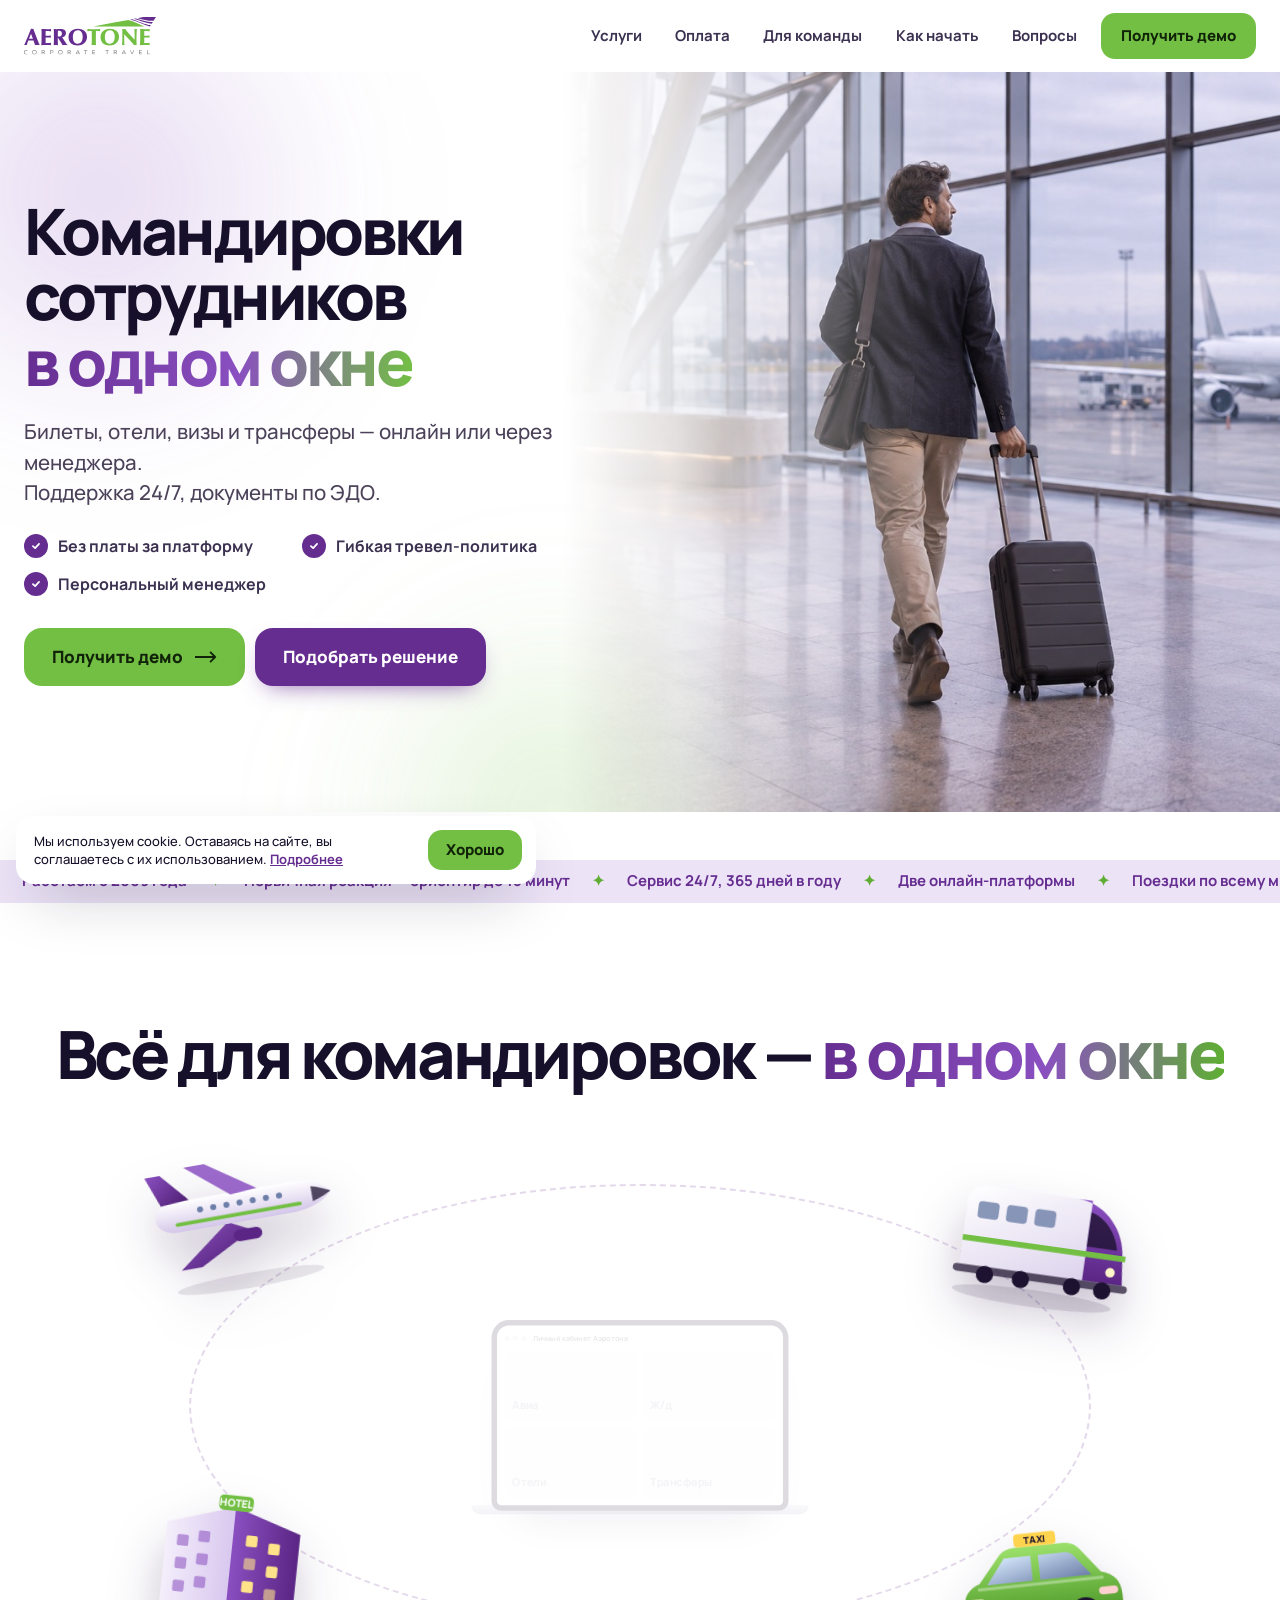
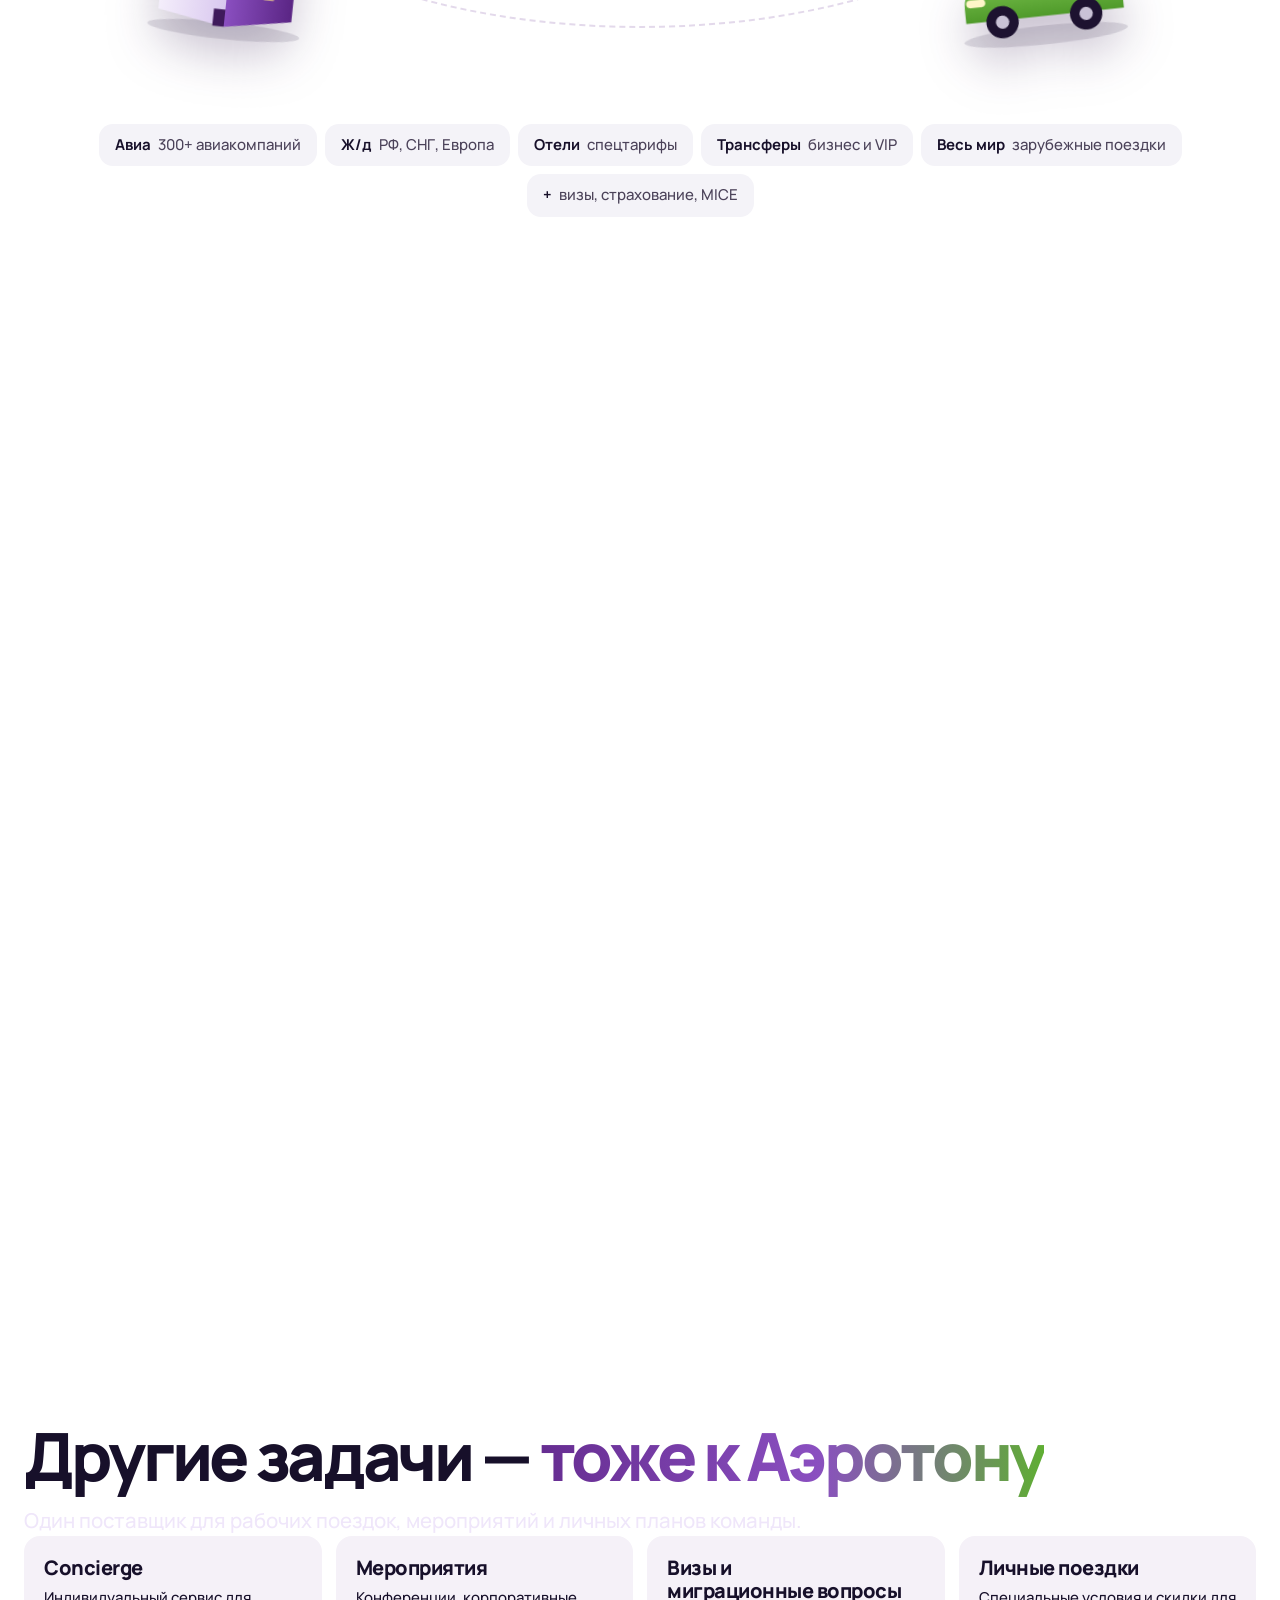
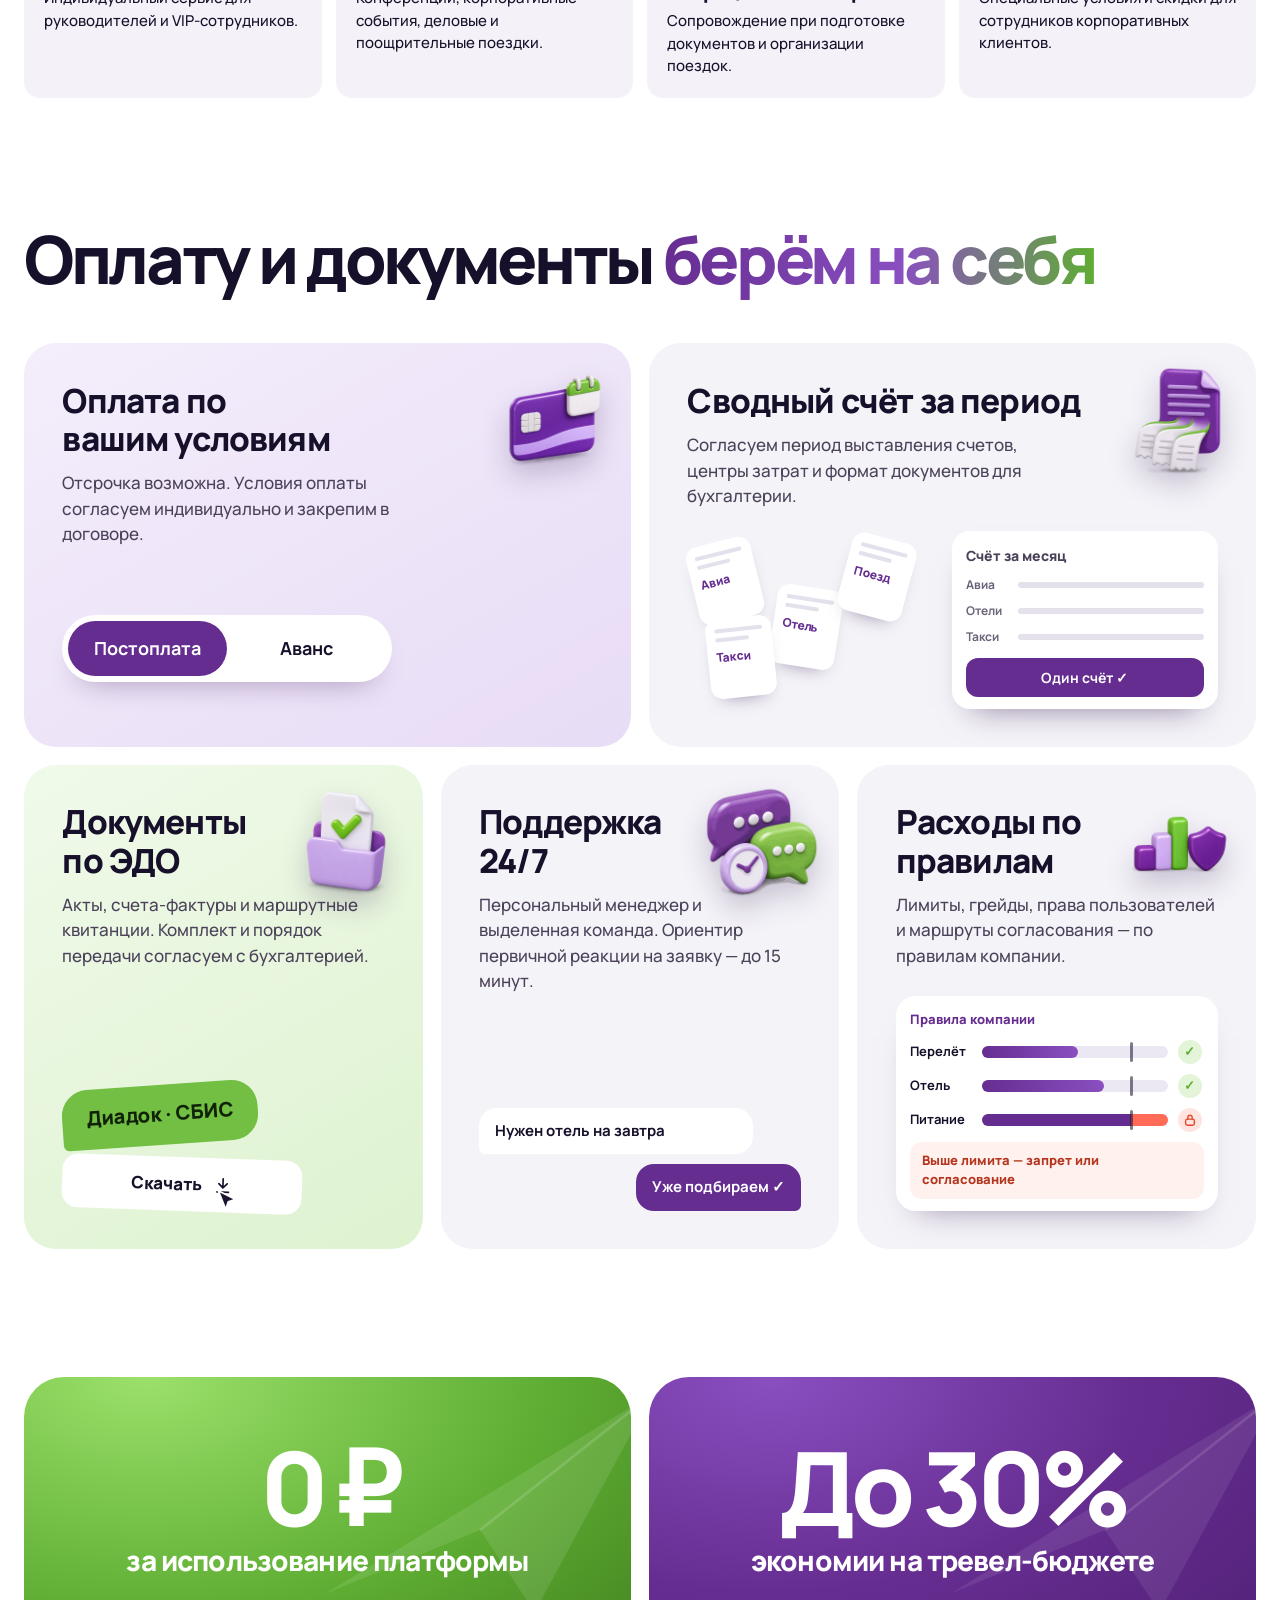
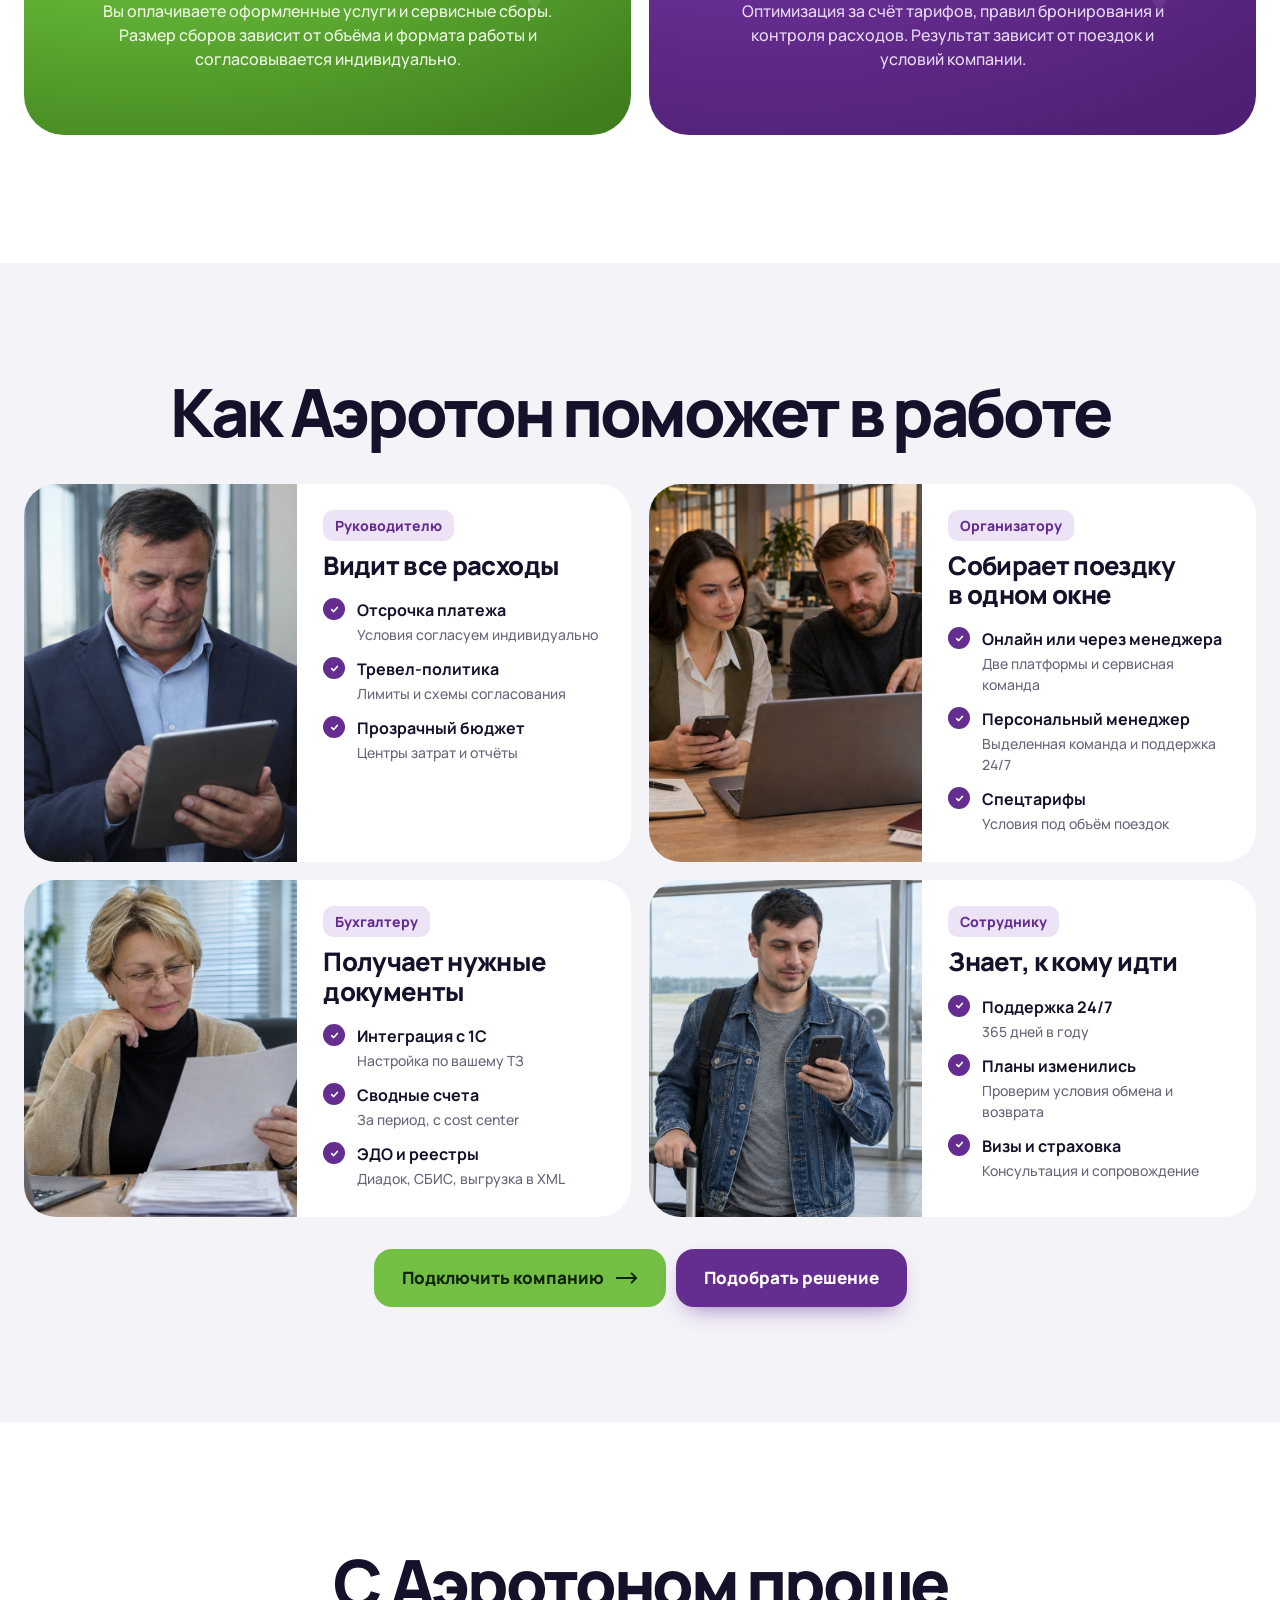
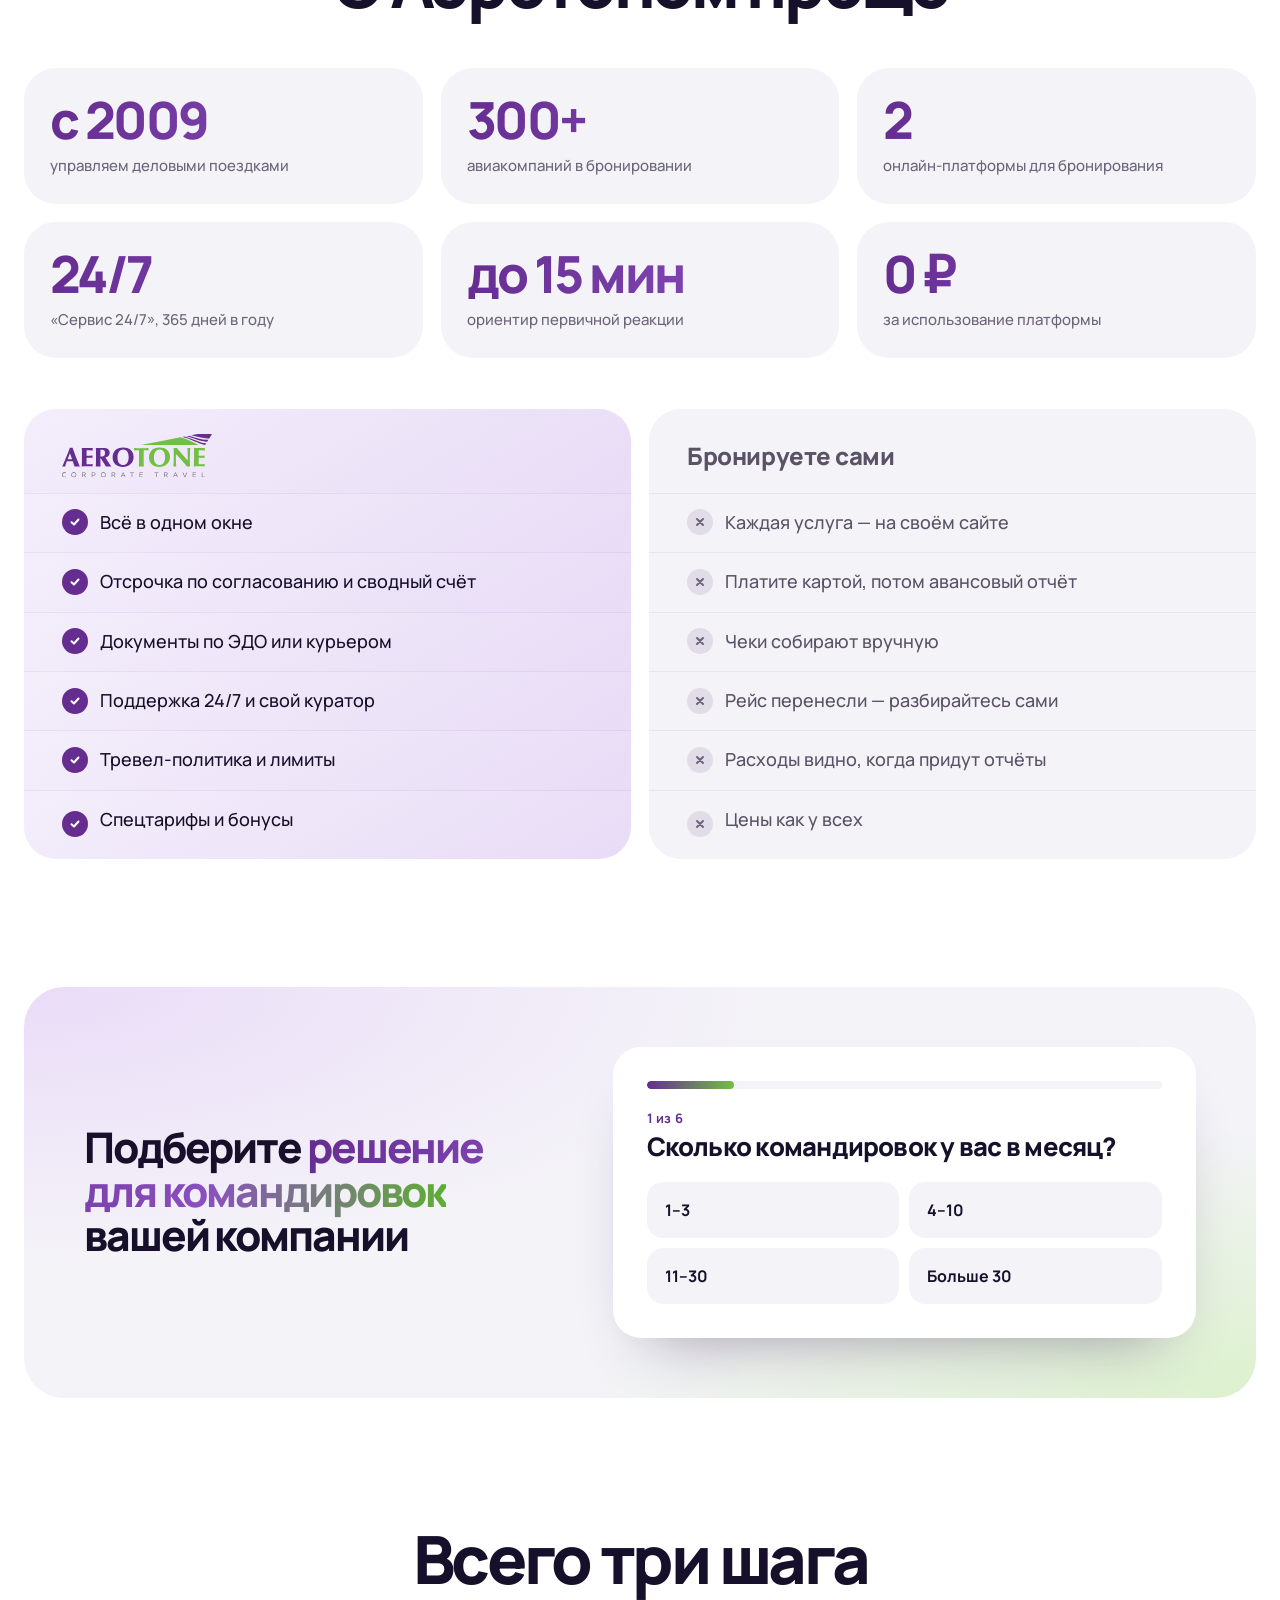
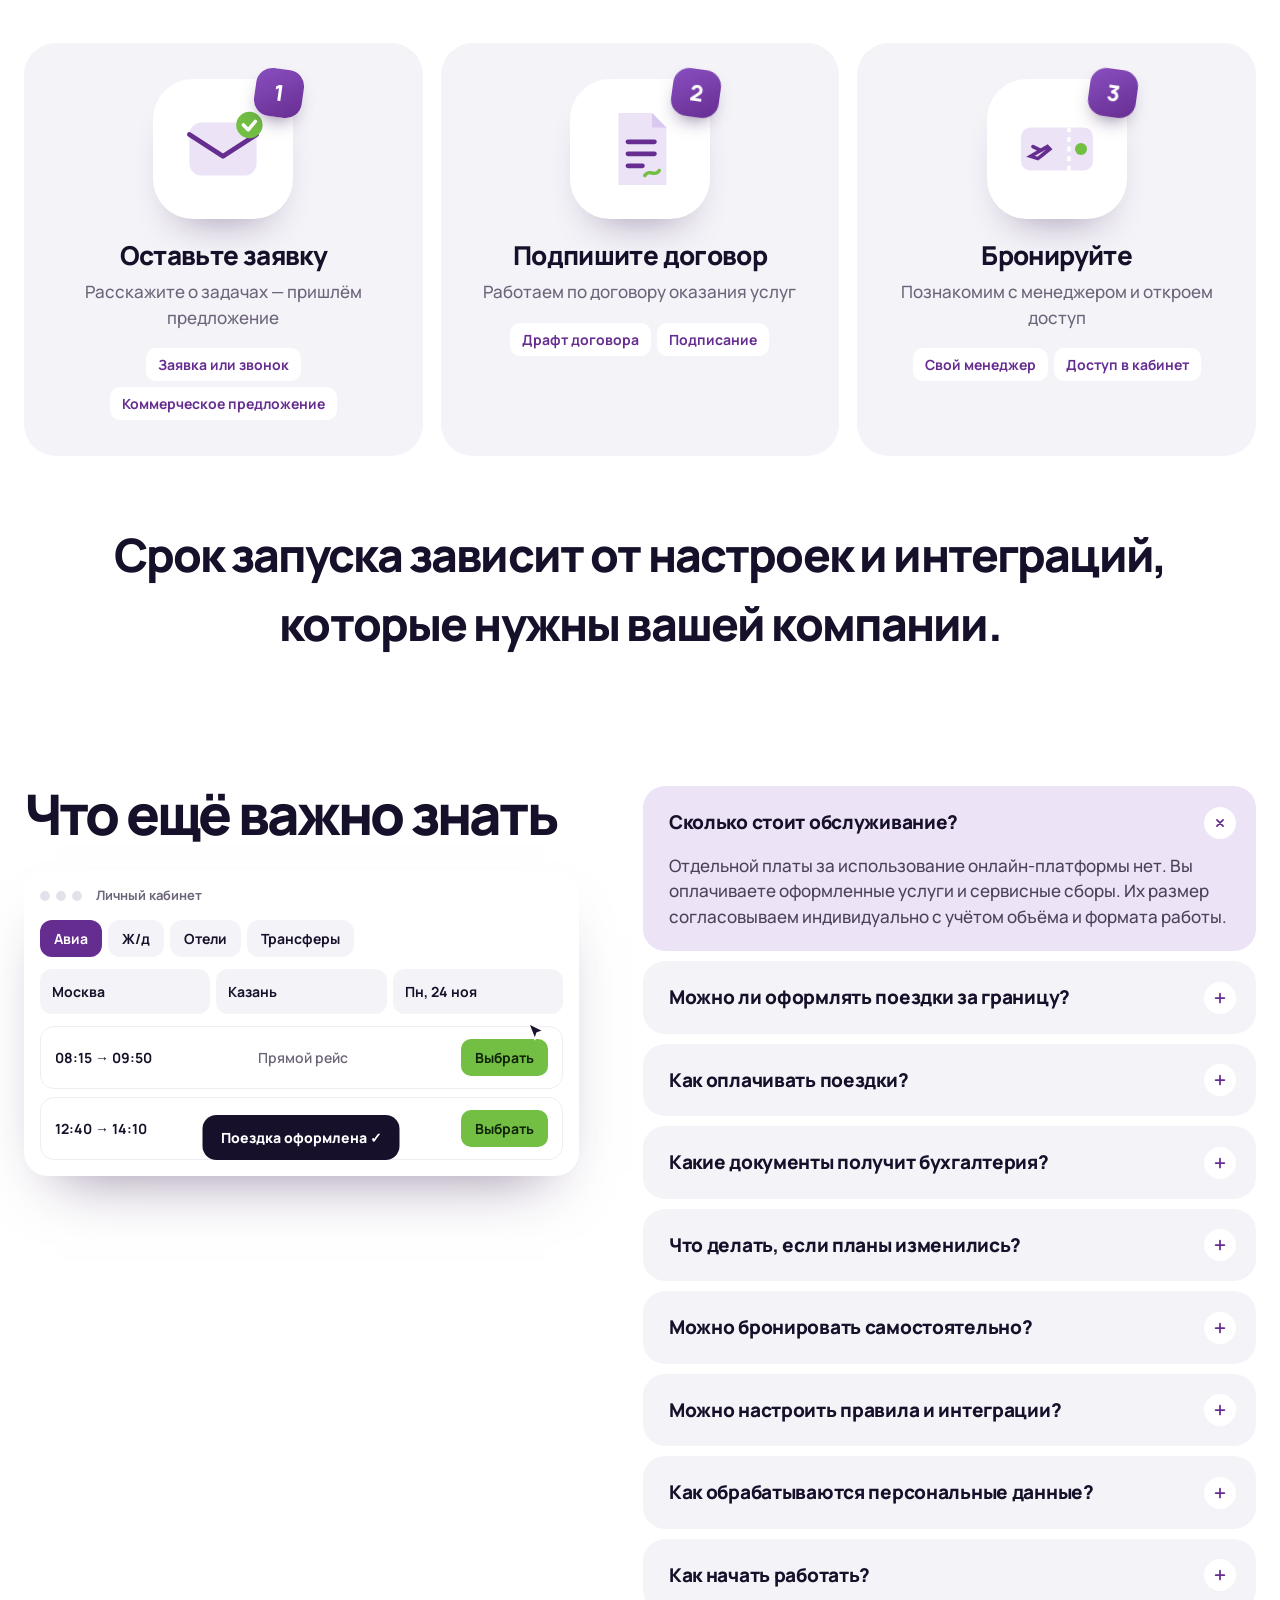
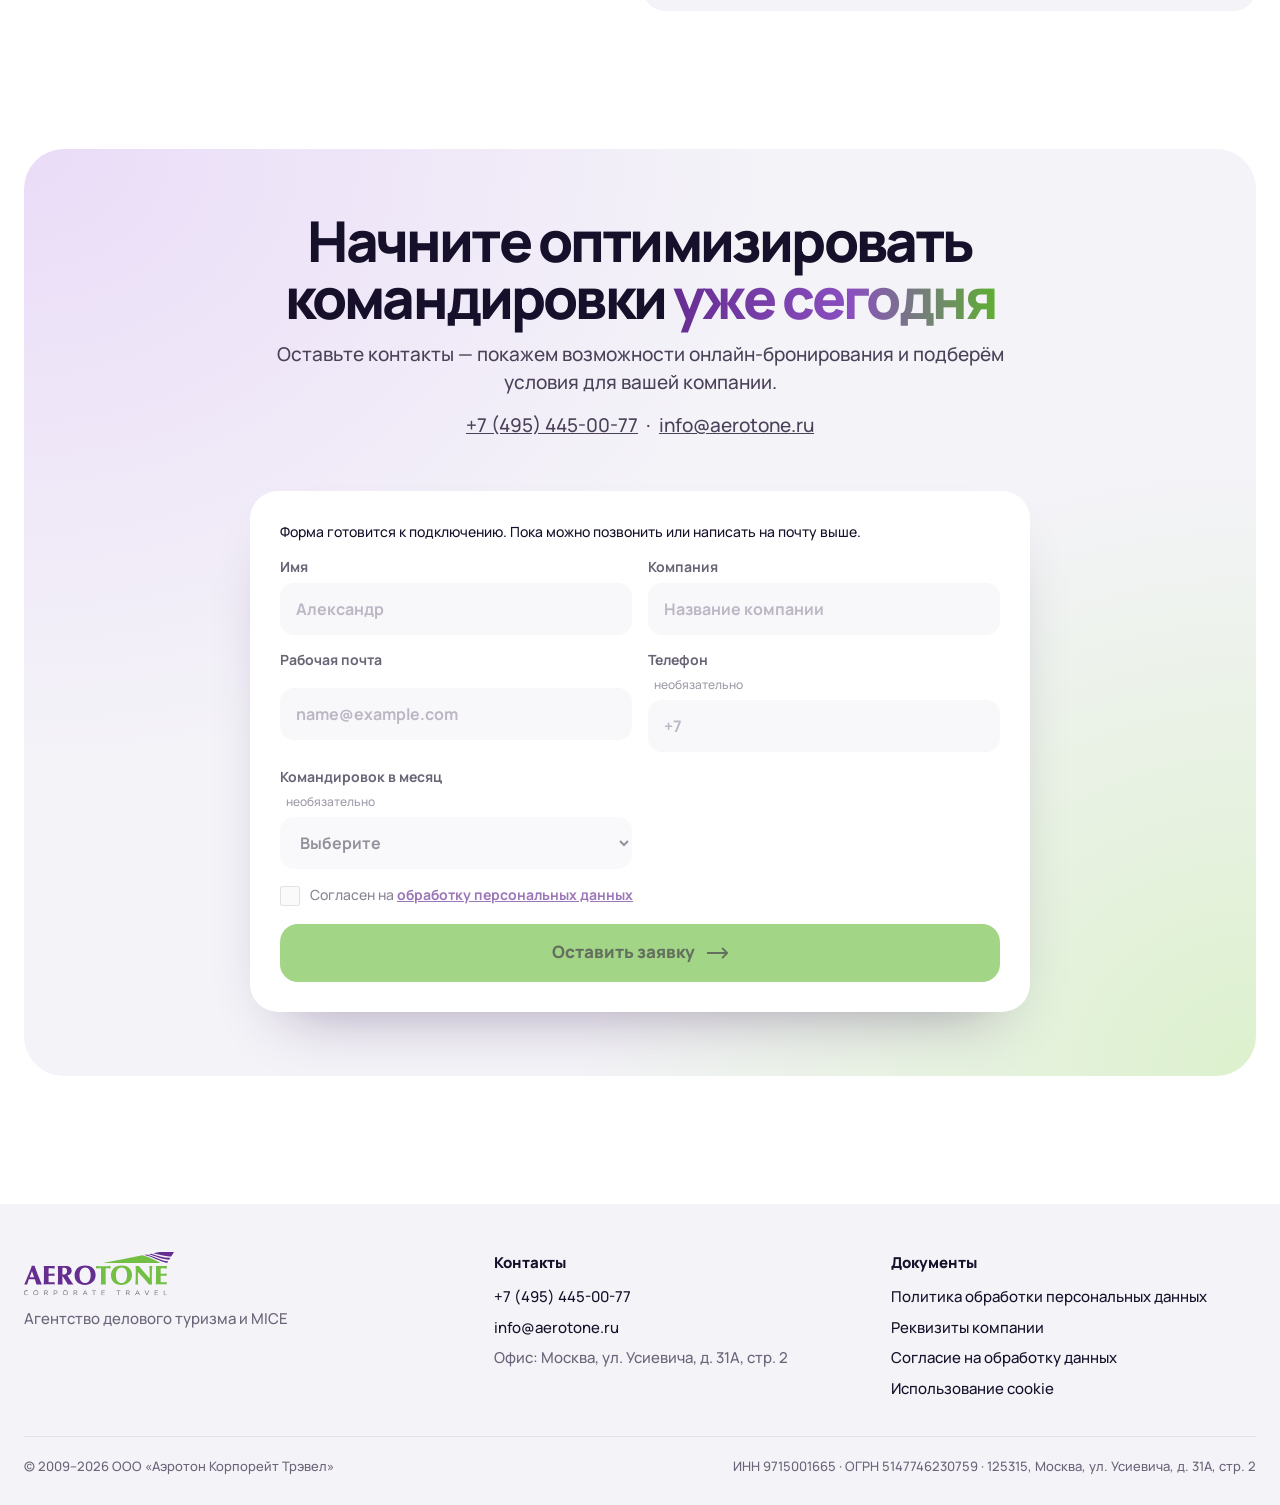
==== commit 7154dfbc: "Уточнить условия Аэротона и подготовить передачу заявок в amoCRM" ====
--- a/index.html
+++ b/index.html
@@ -4,9 +4,11 @@
   <meta charset="utf-8">
   <meta name="viewport" content="width=device-width, initial-scale=1">
   <meta name="robots" content="noindex, nofollow">
-  <meta name="description" content="Аэротон: бесплатная платформа для командировок. Билеты, отели, визы и трансферы в одном кабинете, документы по ЭДО, поддержка 24/7. Работаем с 2009 года.">
+  <meta name="description" content="Аэротон — организация командировок в одном окне. Две онлайн-платформы, обслуживание через менеджеров, поддержка 24/7, тревел-политика и интеграции. С 2009 года.">
   <title>Аэротон — командировки для бизнеса</title>
   <link rel="stylesheet" href="styles.css">
+  <script src="lead-config.js" defer></script>
+  <script src="lead-form.js" defer></script>
   <script src="preview.js" defer></script>
 </head>
 <body>
@@ -35,13 +37,13 @@
       <div class="wrap hl-in">
         <div class="hl-copy">
           <h1 id="hero-title" data-r>Командировки сотрудников <em>в&nbsp;одном окне</em></h1>
-          <p class="lead" data-r style="--d:.08s">Билеты, отели, визы и трансферы.<br>Документы — бухгалтеру по ЭДО.</p>
+          <p class="lead" data-r style="--d:.08s">Билеты, отели, визы и трансферы — онлайн или через менеджера.<br>Поддержка 24/7, документы по ЭДО.</p>
           <ul class="facts" data-r style="--d:.16s">
-            <li>Отсрочка платежа</li><li>Сервис 24/7</li><li>Без сервисных сборов</li><li>Тревел-политика</li>
+            <li>Без платы за платформу</li><li>Персональный менеджер</li><li>Гибкая тревел-политика</li>
           </ul>
           <div class="hero-cta" data-r style="--d:.24s">
             <a class="btn" href="#request">Получить демо <svg class="arr" viewBox="0 0 24 12" aria-hidden="true"><path d="M0 6h22M17 1l5 5-5 5"/></svg></a>
-            <a class="btn btn-purple" href="#quiz">Рассчитать выгоду</a>
+            <a class="btn btn-purple" href="#quiz">Подобрать решение</a>
           </div>
         </div>
       </div>
@@ -49,8 +51,8 @@
 
     <div class="ticker" aria-label="Коротко об Аэротоне">
     <div class="ticker-track">
-      <span>Работаем с 2009 года</span><span>Ответ на заявку — до 15 минут</span><span>Сервис 24/7, 365 дней в году</span><span>Платформа бесплатная</span><span>Поездки по всему миру</span><span>Отсрочка платежа</span><span>ЭДО: Диадок, СБИС</span><span>300+ авиакомпаний</span>
-      <span aria-hidden="true">Работаем с 2009 года</span><span aria-hidden="true">Ответ на заявку — до 15 минут</span><span aria-hidden="true">Сервис 24/7, 365 дней в году</span><span aria-hidden="true">Платформа бесплатная</span><span aria-hidden="true">Поездки по всему миру</span><span aria-hidden="true">Отсрочка платежа</span><span aria-hidden="true">ЭДО: Диадок, СБИС</span><span aria-hidden="true">300+ авиакомпаний</span>
+      <span>Работаем с 2009 года</span><span>Первичная реакция — ориентир до 15 минут</span><span>Сервис 24/7, 365 дней в году</span><span>Две онлайн-платформы</span><span>Поездки по всему миру</span><span>Отсрочка по согласованию</span><span>ЭДО: Диадок, СБИС</span><span>300+ авиакомпаний</span>
+      <span aria-hidden="true">Работаем с 2009 года</span><span aria-hidden="true">Первичная реакция — ориентир до 15 минут</span><span aria-hidden="true">Сервис 24/7, 365 дней в году</span><span aria-hidden="true">Две онлайн-платформы</span><span aria-hidden="true">Поездки по всему миру</span><span aria-hidden="true">Отсрочка по согласованию</span><span aria-hidden="true">ЭДО: Диадок, СБИС</span><span aria-hidden="true">300+ авиакомпаний</span>
     </div>
   </div>
 
@@ -58,11 +60,11 @@
     <section class="merge" id="services" aria-labelledby="services-title">
       <div class="merge-sticky">
         <div class="wrap merge-head">
-          <h2 id="services-title" class="h-big center">Всё для командировок&nbsp;— <span class="hl">в&nbsp;одной платформе</span></h2>
+          <h2 id="services-title" class="h-big center">Всё для командировок&nbsp;— <span class="hl">в&nbsp;одном окне</span></h2>
         </div>
         <div class="merge-stage" aria-hidden="true">
           <div class="orbit"></div>
-          <div class="win"><b>Поездка собрана!</b><span>Билеты, отель и трансфер — в одном кабинете</span><i></i><i></i><i></i><i></i><i></i><i></i><i></i><i></i><i></i><i></i><i></i><i></i></div>
+          <div class="win"><b>Поездка собрана!</b><span>Онлайн-бронирование и помощь менеджера</span><i></i><i></i><i></i><i></i><i></i><i></i><i></i><i></i><i></i><i></i><i></i><i></i></div>
           <div class="laptop">
             <div class="screen">
               <div class="scr-bar"><i></i><i></i><i></i><span>Личный кабинет Аэротона</span></div>
@@ -147,20 +149,31 @@
       </div>
     </section>
 
+    <section class="wrap sect extra-services" aria-labelledby="extra-title">
+      <h2 id="extra-title" class="h-big" data-r>Другие задачи — <span class="hl">тоже к Аэротону</span></h2>
+      <p class="lead" data-r>Один поставщик для рабочих поездок, мероприятий и личных планов команды.</p>
+      <div class="extra-grid" data-r>
+        <article><h3>Concierge</h3><p>Индивидуальный сервис для руководителей и VIP-сотрудников.</p></article>
+        <article><h3>Мероприятия</h3><p>Конференции, корпоративные события, деловые и поощрительные поездки.</p></article>
+        <article><h3>Визы и миграционные вопросы</h3><p>Сопровождение при подготовке документов и организации поездок.</p></article>
+        <article><h3>Личные поездки</h3><p>Специальные условия и скидки для сотрудников корпоративных клиентов.</p></article>
+      </div>
+    </section>
+
     <!-- 3. Деньги и документы -->
     <section class="wrap sect" id="money" aria-labelledby="money-title">
       <h2 id="money-title" class="h-big" data-r>Оплату и документы <span class="hl">берём на&nbsp;себя</span></h2>
       <div class="bento">
         <article class="card c-a" data-r>
           <span class="card-ico slot" aria-hidden="true"><img src="assets/icons/pay.png" alt=""><i>💳</i></span>
-          <h3>Платите после поездки</h3>
-          <p>Отсрочка платежа. Или аванс — как удобнее вашей бухгалтерии.</p>
+          <h3>Оплата по вашим условиям</h3>
+          <p>Отсрочка возможна. Условия оплаты согласуем индивидуально и закрепим в договоре.</p>
           <div class="ill-switch" aria-hidden="true"><span class="sw"><b>Постоплата</b><b>Аванс</b><i></i></span></div>
         </article>
         <article class="card c-b" data-r style="--d:.08s">
           <span class="card-ico slot" aria-hidden="true"><img src="assets/icons/invoice.png" alt=""><i>🧾</i></span>
-          <h3>Один счёт за месяц</h3>
-          <p>Вместо десятков чеков и счетов — один сводный счёт за период, с cost center.</p>
+          <h3>Сводный счёт за период</h3>
+          <p>Согласуем период выставления счетов, центры затрат и формат документов для бухгалтерии.</p>
           <div class="ill-inv" aria-hidden="true">
             <div class="inv-pile"><span class="dc d1"><i></i><i></i><b>Авиа</b></span><span class="dc d2"><i></i><i></i><b>Отель</b></span><span class="dc d3"><i></i><i></i><b>Такси</b></span><span class="dc d4"><i></i><i></i><b>Поезд</b></span></div>
             <div class="inv-card"><p>Счёт за месяц</p><span class="ln r1"><em>Авиа</em><u></u></span><span class="ln r2"><em>Отели</em><u></u></span><span class="ln r3"><em>Такси</em><u></u></span><b class="inv-total">Один счёт ✓</b></div>
@@ -168,8 +181,8 @@
         </article>
         <article class="card c-c" data-r>
           <span class="card-ico slot" aria-hidden="true"><img src="assets/icons/docs.png" alt=""><i>📄</i></span>
-          <h3>Документы приходят сами</h3>
-          <p>Акты, счета-фактуры, маршрутные квитанции — по ЭДО или курьером, бесплатно.</p>
+          <h3>Документы по ЭДО</h3>
+          <p>Акты, счета-фактуры и маршрутные квитанции. Комплект и порядок передачи согласуем с бухгалтерией.</p>
           <div class="ill-docs" aria-hidden="true">
             <span class="bubble-tag">Диадок · СБИС</span>
             <span class="dl">Скачать <svg viewBox="0 0 24 24"><path d="M12 4v11M7 10l5 5 5-5M5 20h14"/></svg></span>
@@ -178,39 +191,39 @@
         </article>
         <article class="card c-d" data-r style="--d:.08s">
           <span class="card-ico slot" aria-hidden="true"><img src="assets/icons/support.png" alt=""><i>💬</i></span>
-          <h3>Ответ — до 15 минут</h3>
-          <p>Сервис 24/7, закреплённый куратор, можно в мессенджере.</p>
+          <h3>Поддержка 24/7</h3>
+          <p>Персональный менеджер и выделенная команда. Ориентир первичной реакции на заявку — до 15 минут.</p>
           <div class="ill-chat" aria-hidden="true"><span class="msg m-in">Нужен отель на завтра</span><span class="msg m-out">Уже подбираем ✓</span></div>
         </article>
         <article class="card c-e" data-r style="--d:.16s">
           <span class="card-ico slot" aria-hidden="true"><img src="assets/icons/control.png" alt=""><i>📊</i></span>
           <h3>Расходы по правилам</h3>
-          <p>Лимиты на перелёты, отели и питание.</p>
+          <p>Лимиты, грейды, права пользователей и маршруты согласования — по правилам компании.</p>
           <div class="ill-rules" aria-hidden="true">
             <span class="rt">Правила компании</span>
             <div class="rl"><span>Перелёт</span><div class="trk"><i class="f f1"></i><u></u></div><em class="ok">✓</em></div>
             <div class="rl"><span>Отель</span><div class="trk"><i class="f f2"></i><u></u></div><em class="ok">✓</em></div>
             <div class="rl over"><span>Питание</span><div class="trk"><i class="f f3"></i><u></u></div><em class="no"><svg viewBox="0 0 16 16"><rect x="3" y="7" width="10" height="7" rx="2"/><path d="M5.5 7V5a2.5 2.5 0 0 1 5 0v2"/></svg></em></div>
-            <div class="rule-msg">Выше лимита — отправим на согласование</div>
+            <div class="rule-msg">Выше лимита — запрет или согласование</div>
           </div>
         </article>
       </div>
     </section>
 
     <!-- 4. Сильный тезис -->
-    <section class="wrap sect" aria-label="Бесплатно и экономия">
+    <section class="wrap sect" aria-label="Стоимость платформы и оптимизация бюджета">
       <div class="banners">
         <div class="banner banner-free" data-r>
           <svg class="banner-plane" viewBox="0 0 400 300" aria-hidden="true"><path d="M20 260 380 40 250 280 190 190Z" fill="#fff" fill-opacity=".1"/><path d="M190 190 380 40" stroke="#fff" stroke-opacity=".14" stroke-width="3"/></svg>
-          <p class="banner-k">Бесплатно</p>
-          <p class="banner-t">для вашей компании</p>
-          <p class="banner-s">Без абонентской платы, скрытых комиссий и платы за подключение. Аэротон получает вознаграждение от&nbsp;авиакомпаний и&nbsp;отелей</p>
+          <p class="banner-k">0 ₽</p>
+          <p class="banner-t">за использование платформы</p>
+          <p class="banner-s">Вы оплачиваете оформленные услуги и сервисные сборы. Размер сборов зависит от объёма и формата работы и согласовывается индивидуально.</p>
         </div>
         <div class="banner banner-save" data-r style="--d:.08s">
         <svg class="banner-plane" viewBox="0 0 400 300" aria-hidden="true"><path d="M20 260 380 40 250 280 190 190Z" fill="#fff" fill-opacity=".08"/><path d="M190 190 380 40" stroke="#fff" stroke-opacity=".12" stroke-width="3"/></svg>
         <p class="banner-k">До 30%</p>
         <p class="banner-t">экономии на тревел-бюджете</p>
-        <p class="banner-s">Спецтарифы, трёхсторонние соглашения с&nbsp;авиакомпаниями и&nbsp;отелями, контроль стоимости</p>
+        <p class="banner-s">Оптимизация за счёт тарифов, правил бронирования и контроля расходов. Результат зависит от поездок и условий компании.</p>
       </div>
       </div>
     </section>
@@ -225,7 +238,7 @@
             <div class="rcard-body">
               <p class="rlabel">Руководителю</p>
               <h3>Видит все расходы</h3>
-              <ul class="ticks"><li><b>Отсрочка платежа</b><span>Комфортный график расчётов</span></li><li><b>Тревел-политика</b><span>Лимиты и схемы согласования</span></li><li><b>Прозрачный бюджет</b><span>Кост-центры, отчёты, SLA</span></li></ul>
+              <ul class="ticks"><li><b>Отсрочка платежа</b><span>Условия согласуем индивидуально</span></li><li><b>Тревел-политика</b><span>Лимиты и схемы согласования</span></li><li><b>Прозрачный бюджет</b><span>Центры затрат и отчёты</span></li></ul>
             </div>
           </article>
           <article class="rcard" data-r style="--d:.08s">
@@ -233,15 +246,15 @@
             <div class="rcard-body">
               <p class="rlabel">Организатору</p>
               <h3>Собирает поездку в&nbsp;одном окне</h3>
-              <ul class="ticks"><li><b>Всё в одном кабинете</b><span>Билеты, отели, трансферы, визы</span></li><li><b>Ответ за 15 минут</b><span>Свой куратор, можно в мессенджере</span></li><li><b>Спецтарифы</b><span>Корпоративные цены и бонусы</span></li></ul>
+              <ul class="ticks"><li><b>Онлайн или через менеджера</b><span>Две платформы и сервисная команда</span></li><li><b>Персональный менеджер</b><span>Выделенная команда и поддержка 24/7</span></li><li><b>Спецтарифы</b><span>Условия под объём поездок</span></li></ul>
             </div>
           </article>
           <article class="rcard" data-r>
             <figure class="role-photo slot"><img src="assets/role-accountant.jpg" alt="" loading="lazy" decoding="async"><figcaption>Фото бухгалтера · assets/role-accountant.jpg</figcaption></figure>
             <div class="rcard-body">
               <p class="rlabel">Бухгалтеру</p>
-              <h3>Получает документы вовремя</h3>
-              <ul class="ticks"><li><b>Персональный бухгалтер</b><span>На стороне Аэротона</span></li><li><b>Сводные счета</b><span>За период, с cost center</span></li><li><b>ЭДО и реестры</b><span>Диадок, СБИС, выгрузка в XML</span></li></ul>
+              <h3>Получает нужные документы</h3>
+              <ul class="ticks"><li><b>Интеграция с 1С</b><span>Настройка по вашему ТЗ</span></li><li><b>Сводные счета</b><span>За период, с cost center</span></li><li><b>ЭДО и реестры</b><span>Диадок, СБИС, выгрузка в XML</span></li></ul>
             </div>
           </article>
           <article class="rcard" data-r style="--d:.08s">
@@ -249,30 +262,30 @@
             <div class="rcard-body">
               <p class="rlabel">Сотруднику</p>
               <h3>Знает, к&nbsp;кому идти</h3>
-              <ul class="ticks"><li><b>Поддержка 24/7</b><span>365 дней в году</span></li><li><b>Планы изменились</b><span>Поменяем билет или бронь</span></li><li><b>Визы и страховка</b><span>Консультация и сопровождение</span></li></ul>
+              <ul class="ticks"><li><b>Поддержка 24/7</b><span>365 дней в году</span></li><li><b>Планы изменились</b><span>Проверим условия обмена и возврата</span></li><li><b>Визы и страховка</b><span>Консультация и сопровождение</span></li></ul>
             </div>
           </article>
         </div>
-        <p class="center rcta" data-r><a class="btn" href="#request">Подключить компанию <svg class="arr" viewBox="0 0 24 12" aria-hidden="true"><path d="M0 6h22M17 1l5 5-5 5"/></svg></a> <a class="btn btn-purple" href="#quiz">Рассчитать выгоду</a></p>
+        <p class="center rcta" data-r><a class="btn" href="#request">Подключить компанию <svg class="arr" viewBox="0 0 24 12" aria-hidden="true"><path d="M0 6h22M17 1l5 5-5 5"/></svg></a> <a class="btn btn-purple" href="#quiz">Подобрать решение</a></p>
       </div>
     </section>
 
     <!-- 6. Сравнение -->
     <section class="wrap sect" id="compare" aria-labelledby="compare-title">
       <h2 id="compare-title" class="h-big center" data-r>С Аэротоном проще</h2>
-      <!-- Цифры: «с 2009», «300+ авиакомпаний», «15 минут», «24/7» взяты с ru.aerotone.ru; «3 млн+ отелей» и «0 ₽» — типовые для рынка, подтвердить у клиента (см. 09) -->
+
       <ul class="stats" data-r>
         <li><b>с 2009</b><span>управляем деловыми поездками</span></li>
         <li><b>300+</b><span>авиакомпаний в бронировании</span></li>
-        <li data-verify><b>3 млн+</b><span>отелей и апартаментов по всему миру</span></li>
+        <li><b>2</b><span>онлайн-платформы для бронирования</span></li>
         <li><b>24/7</b><span>«Сервис 24/7», 365 дней в году</span></li>
-        <li><b>15 мин</b><span>максимум на ответ по заявке</span></li>
-        <li data-verify><b>0 ₽</b><span>за подключение и пользование платформой</span></li>
+        <li><b>до 15 мин</b><span>ориентир первичной реакции</span></li>
+        <li><b>0 ₽</b><span>за использование платформы</span></li>
       </ul>
       <div class="cmpgrid" role="table" aria-label="Сравнение: с Аэротоном и самостоятельное бронирование" data-r>
         <div class="cmp-row cmp-head" role="row"><div class="cmp-cell yes" role="columnheader"><img src="assets/logo.svg" width="120" height="35" alt="Аэротон"></div><div class="cmp-cell no" role="columnheader">Бронируете сами</div></div>
         <div class="cmp-row" role="row"><div class="cmp-cell yes" role="cell">Всё в одном окне</div><div class="cmp-cell no" role="cell">Каждая услуга — на своём сайте</div></div>
-        <div class="cmp-row" role="row"><div class="cmp-cell yes" role="cell">Отсрочка и сводный счёт</div><div class="cmp-cell no" role="cell">Платите картой, потом авансовый отчёт</div></div>
+        <div class="cmp-row" role="row"><div class="cmp-cell yes" role="cell">Отсрочка по согласованию и сводный счёт</div><div class="cmp-cell no" role="cell">Платите картой, потом авансовый отчёт</div></div>
         <div class="cmp-row" role="row"><div class="cmp-cell yes" role="cell">Документы по ЭДО или курьером</div><div class="cmp-cell no" role="cell">Чеки собирают вручную</div></div>
         <div class="cmp-row" role="row"><div class="cmp-cell yes" role="cell">Поддержка 24/7 и свой куратор</div><div class="cmp-cell no" role="cell">Рейс перенесли — разбирайтесь сами</div></div>
         <div class="cmp-row" role="row"><div class="cmp-cell yes" role="cell">Тревел-политика и лимиты</div><div class="cmp-cell no" role="cell">Расходы видно, когда придут отчёты</div></div>
@@ -284,7 +297,7 @@
     <section class="wrap sect" id="quiz" aria-labelledby="quiz-title">
       <div class="quiz" data-r>
         <div class="quiz-head">
-          <h2 id="quiz-title" class="h-big">Посчитайте, <span class="hl">сколько ваш бизнес теряет</span> на командировках сейчас</h2>
+          <h2 id="quiz-title" class="h-big">Подберите <span class="hl">решение для командировок</span> вашей компании</h2>
         </div>
         <div class="quiz-box" data-step="1">
           <div class="quiz-progress" aria-hidden="true"><i></i></div>
@@ -313,15 +326,11 @@
             <div class="opts"><button type="button" data-v="none">Нет, каждый решает сам</button><button type="button" data-v="manual">Есть, но проверяем вручную</button><button type="button" data-v="auto">Есть, и они работают автоматически</button></div>
           </div>
           <div class="qresult" hidden aria-live="polite">
-            <p class="qr-lead">Оценка для вашей компании</p>
+            <p class="qr-lead">Что обсудить на демо</p>
             <p class="qr-ctx"></p>
-            <div class="qr-nums">
-              <div><b data-out="money">—</b><span>экономии в год, ₽</span></div>
-              <div><b data-out="hours">0</b><span>часов сотрудников в год</span></div>
-            </div>
             <p class="qr-verdict"></p>
-            <div class="qr-cta"><a class="btn" href="#request" data-qgo>Подключить бесплатно <svg class="arr" viewBox="0 0 24 12" aria-hidden="true"><path d="M0 6h22M17 1l5 5-5 5"/></svg></a><button class="btn btn-line" type="button" data-qreset>Пройти заново</button></div>
-            <p class="qr-note">Оценка ориентировочная. Цены — по открытым данным рынка за 2025–2026 годы: перелёт по России около 18 тыс. ₽ в одну сторону, отель 6–8 тыс. ₽ за ночь. Экономия: до 30% на отелях по специальным тарифам и до 5% на билетах (оценка). Точный расчёт сделаем после знакомства с вашими поездками.</p>
+            <div class="qr-cta"><a class="btn" href="#request" data-qgo>Получить демо <svg class="arr" viewBox="0 0 24 12" aria-hidden="true"><path d="M0 6h22M17 1l5 5-5 5"/></svg></a><button class="btn btn-line" type="button" data-qreset>Пройти заново</button></div>
+            <p class="qr-note">Экономию можно оценить после анализа реальных поездок, текущих расходов и сервисных сборов.</p>
           </div>
           <button class="qback" type="button" hidden>← Назад</button>
         </div>
@@ -341,7 +350,7 @@
         <li data-r style="--d:.1s">
           <div class="step-ill"><svg viewBox="0 0 80 80" aria-hidden="true"><path d="M22 10h28l12 12v48H22z" fill="#ece3f7"/><path d="M50 10v12h12" fill="#d9c8ef"/><path d="M30 34h22M30 44h22M30 54h12" stroke="#662d91" stroke-width="4" stroke-linecap="round"/><path d="M44 62c4-6 8 2 12-4" fill="none" stroke="#72bf44" stroke-width="3" stroke-linecap="round"/></svg><span class="num">2</span></div>
           <h3>Подпишите договор</h3>
-          <p>Согласуем условия вместе с вами</p>
+          <p>Работаем по договору оказания услуг</p>
           <ul class="mini"><li>Драфт договора</li><li>Подписание</li></ul>
         </li>
         <li data-r style="--d:.2s">
@@ -351,7 +360,7 @@
           <ul class="mini"><li>Свой менеджер</li><li>Доступ в кабинет</li></ul>
         </li>
       </ol>
-      <p class="after" data-r>…и отправляйте команду в путь спокойно</p>
+      <p class="after" data-r>Срок запуска зависит от настроек и интеграций, которые нужны вашей компании.</p>
     </section>
 
     <!-- 8. Вопросы -->
@@ -371,12 +380,14 @@
         </div>
       </div>
       <div class="faq-list" data-r style="--d:.1s">
-        <details open><summary>Сколько стоит обслуживание?</summary><p>Платформа бесплатна: без абонентской платы, скрытых комиссий и платы за подключение. Аэротон получает вознаграждение от авиакомпаний и отелей.</p></details>
+        <details open><summary>Сколько стоит обслуживание?</summary><p>Отдельной платы за использование онлайн-платформы нет. Вы оплачиваете оформленные услуги и сервисные сборы. Их размер согласовываем индивидуально с учётом объёма и формата работы.</p></details>
         <details><summary>Можно ли оформлять поездки за границу?</summary><p>Да. Билеты на все направления, отели, трансферы по всему миру, визы и страхование.</p></details>
-        <details><summary>Как оплачивать поездки?</summary><p>Безналичный расчёт: постоплата или аванс, разовые или сводные счета за период. Также картой или наличными.</p></details>
+        <details><summary>Как оплачивать поездки?</summary><p>Работаем по договору. Возможна отсрочка платежа — условия согласовываем индивидуально. Порядок расчётов и выставления счетов закрепляем до начала работы.</p></details>
         <details><summary>Какие документы получит бухгалтерия?</summary><p>Счета, счета-фактуры, акты и маршрутные квитанции. По ЭДО (Диадок, СБИС и др.) или курьером — плановая доставка бесплатна.</p></details>
         <details><summary>Что делать, если планы изменились?</summary><p>Напишите куратору или в «Сервис 24/7» — работаем круглосуточно, 365 дней в году.</p></details>
-        <details><summary>Можно бронировать самостоятельно?</summary><p>Да, в личном кабинете — в любое время и с любого устройства.</p></details>
+        <details><summary>Можно бронировать самостоятельно?</summary><p>Да. Для бронирования используем две онлайн-платформы. Услуги можно оформлять самостоятельно или через менеджера.</p></details>
+        <details><summary>Можно настроить правила и интеграции?</summary><p>Да. Настраиваем Travel Policy, лимиты, грейды, права пользователей и маршруты согласования. При превышении лимита — запрет или дополнительное согласование по вашим правилам. Интеграции с 1С, ЭДО и другими системами по API настраиваем по вашему ТЗ.</p></details>
+        <details><summary>Как обрабатываются персональные данные?</summary><p>Аэротон работает в соответствии с требованиями 152-ФЗ. Подробнее — в <a href="https://ru.aerotone.ru/privacy-policy">политике обработки персональных данных</a> на основном сайте.</p></details>
         <details><summary>Как начать работать?</summary><p>Оставьте заявку: пришлём предложение, согласуем договор, познакомим с менеджером и откроем доступ.</p></details>
       </div>
     </section>
@@ -386,25 +397,29 @@
       <div class="final">
         <div class="final-copy" data-r>
           <h2 id="request-title" class="h-big">Начните оптимизировать командировки <span class="hl">уже сегодня</span></h2>
-          <p>Оставьте контакты — подключим бесплатно и&nbsp;покажем кабинет.</p>
+          <p>Оставьте контакты — покажем возможности онлайн-бронирования и подберём условия для вашей компании.</p>
+          <p class="sales-contacts"><a href="tel:+74954450077">+7 (495) 445-00-77</a> · <a href="mailto:info@aerotone.ru">info@aerotone.ru</a></p>
           <div class="msgr" hidden><span>Или напишите нам:</span><a class="btn btn-line btn-sm" data-ch="telegram" href="#" hidden>Telegram</a><a class="btn btn-line btn-sm" data-ch="whatsapp" href="#" hidden>WhatsApp</a></div>
         </div>
-        <form id="lead-form" method="post" data-r style="--d:.1s">
+        <form id="lead-form" method="post" aria-describedby="lead-availability" data-r style="--d:.1s">
+          <p id="lead-availability" class="lead-availability">Форма готовится к подключению. Пока можно позвонить или написать на почту выше.</p>
           <fieldset disabled>
             <legend class="sr">Данные для обратной связи</legend>
             <div class="fields">
-              <label>Имя<input name="name" autocomplete="off" required maxlength="100" pattern=".*\S.*" placeholder="Александр"></label>
-              <label>Компания<input name="company" autocomplete="off" required maxlength="160" pattern=".*\S.*" placeholder="Название компании"></label>
-              <label>Рабочая почта<input name="email" type="email" autocomplete="off" required maxlength="254" placeholder="name@example.com"></label>
+              <label>Имя<input name="name" autocomplete="name" required maxlength="100" pattern=".*\S.*" placeholder="Александр"></label>
+              <label>Компания<input name="company" autocomplete="organization" required maxlength="160" pattern=".*\S.*" placeholder="Название компании"></label>
+              <label>Рабочая почта<input name="email" type="email" autocomplete="email" required maxlength="254" placeholder="name@example.com"></label>
+              <label>Телефон <span class="opt">необязательно</span><input name="phone" type="tel" autocomplete="tel" maxlength="30" placeholder="+7"></label>
               <label>Командировок в месяц <span class="opt">необязательно</span>
                 <select name="trips"><option value="">Выберите</option><option value="q1">1–3</option><option value="q2">4–10</option><option value="q3">11–30</option><option value="q4">Больше 30</option></select>
               </label>
             </div>
+            <input name="website" class="sr" tabindex="-1" autocomplete="off" aria-hidden="true">
             <div class="agreement"><input id="agree" type="checkbox" name="consent" required aria-labelledby="agree-text"><label id="agree-text" for="agree">Согласен на <a href="privacy.html#consent" target="_blank" rel="noopener">обработку персональных данных</a></label></div>
             <button class="btn btn-block" type="submit">Оставить заявку <svg class="arr" viewBox="0 0 24 12" aria-hidden="true"><path d="M0 6h22M17 1l5 5-5 5"/></svg></button>
           </fieldset>
           <p class="form-status" role="status" aria-live="polite"></p>
-          <noscript><p>Для проверки формы включите JavaScript.</p></noscript>
+          <noscript><p>Для обращения позвоните +7 (495) 445-00-77 или напишите info@aerotone.ru.</p></noscript>
         </form>
       </div>
     </section>
@@ -424,14 +439,15 @@
       </div>
       <div class="f-col">
         <p class="f-h">Документы</p>
-        <a href="privacy.html#policy">Политика обработки персональных данных</a>
+        <a href="https://ru.aerotone.ru/privacy-policy">Политика обработки персональных данных</a>
+        <a href="https://ru.aerotone.ru/company/requisites">Реквизиты компании</a>
         <a href="privacy.html#consent">Согласие на обработку данных</a>
-        <a href="privacy.html#cookies">Использование cookie</a>
+        <a href="https://ru.aerotone.ru/cookie_consent">Использование cookie</a>
       </div>
     </div>
     <div class="wrap f-legal">
       <span>© 2009–2026 ООО «Аэротон Корпорейт Трэвел»</span>
-      <span>ИНН 9715001665 · ОГРН 5147746230759 · 127015, Москва, ул. Большая Новодмитровская, д. 14, стр. 4, этаж/пом./ком. 2/VI/2</span>
+      <span>ИНН 9715001665 · ОГРН 5147746230759 · 125315, Москва, ул. Усиевича, д. 31А, стр. 2</span>
     </div>
   </footer>
 
--- a/styles.css
+++ b/styles.css
@@ -744,3 +744,19 @@
 
 .c-e p { margin-bottom: 28px; }
 .c-e .ill-rules { margin-top: auto; }
+
+/* Client-confirmed services and contact alternatives. */
+.extra-grid { display: grid; grid-template-columns: repeat(4, minmax(0, 1fr)); gap: 14px; }
+.extra-grid article { border-radius: 16px; padding: 20px; background: #f5f1f8; }
+.extra-grid h3 { font-size: 20px; }
+.extra-grid p { margin: 8px 0 0; font-size: 15px; }
+.sales-contacts { display: flex; flex-wrap: wrap; justify-content: center; gap: 8px; }
+.lead-availability { font-size: 14px; margin: 0 0 14px; }
+fieldset:disabled { opacity: .65; }
+@media (max-width: 800px) { .extra-grid { grid-template-columns: repeat(2, minmax(0, 1fr)); } }
+@media (max-width: 480px) {
+  .extra-grid { gap: 8px; }
+  .extra-grid article { padding: 12px; }
+  .extra-grid h3 { font-size: 16px; }
+  .extra-grid p { font-size: 13px; }
+}
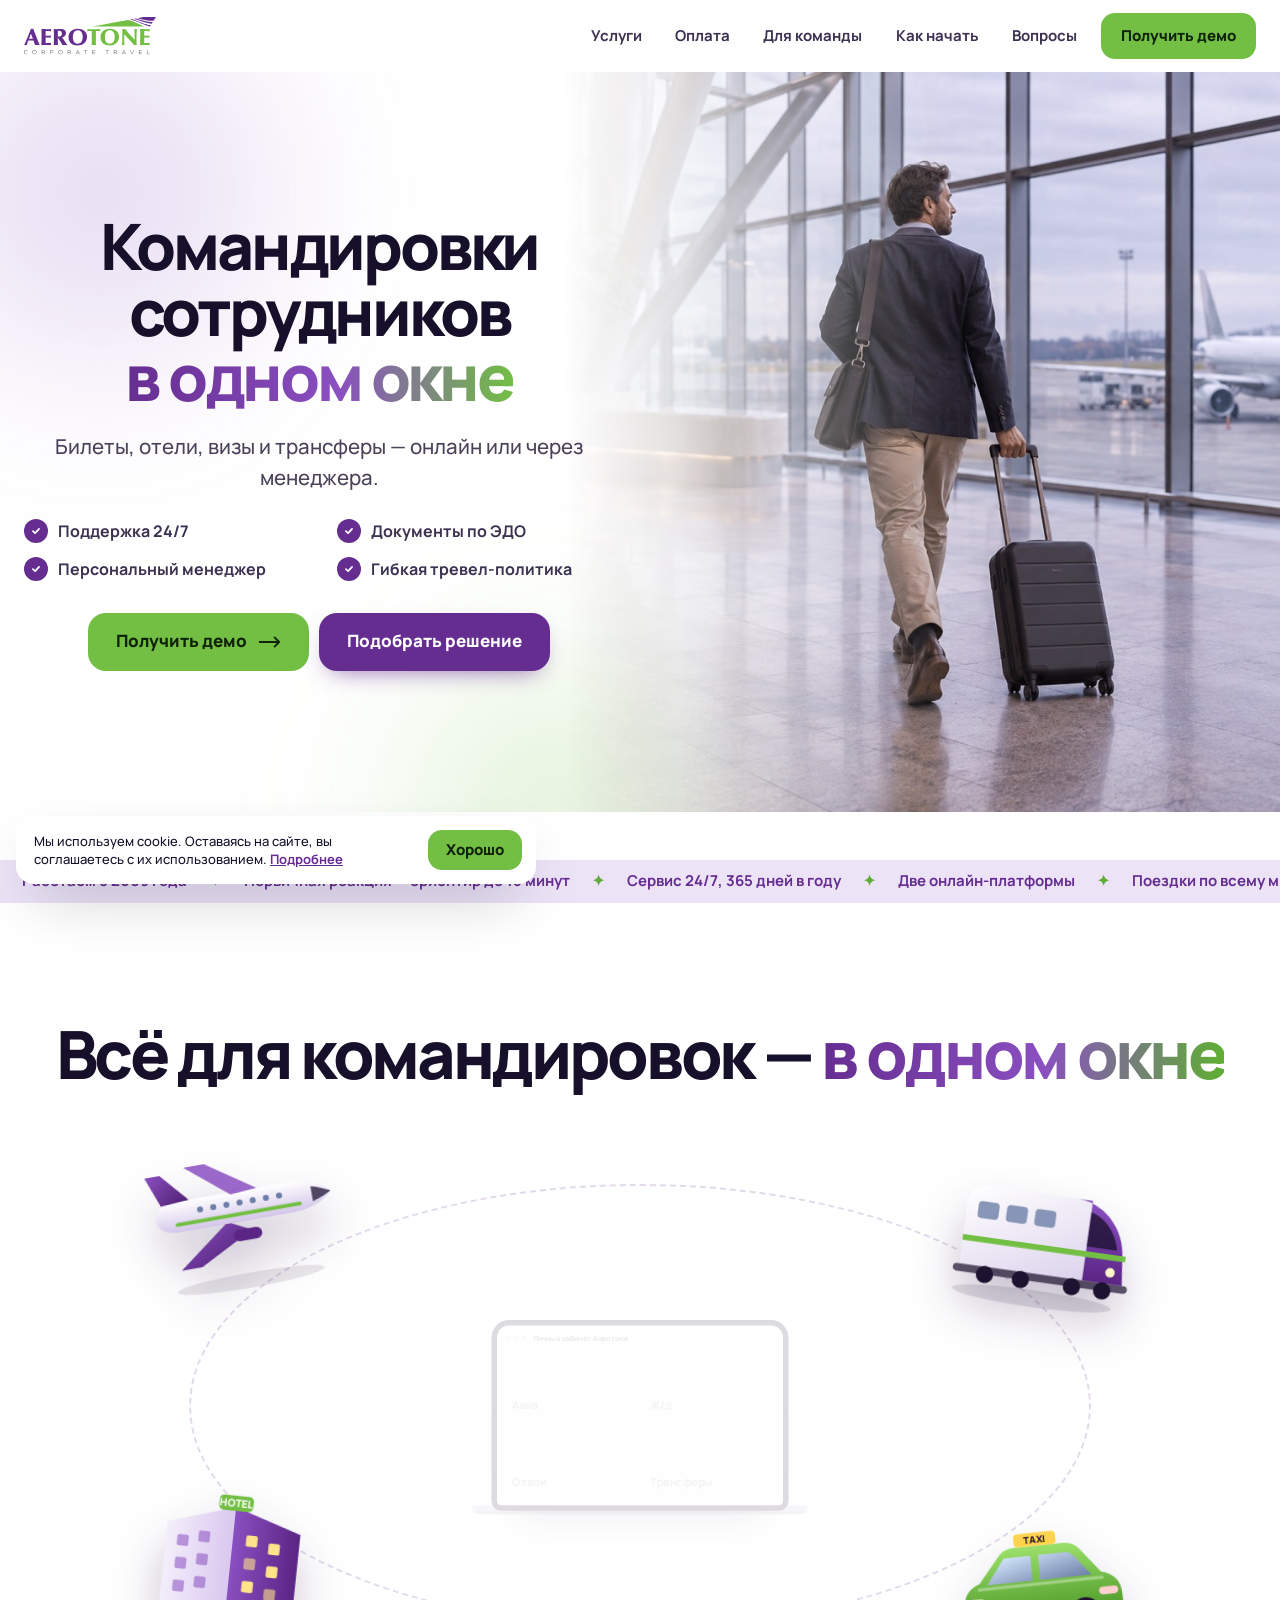
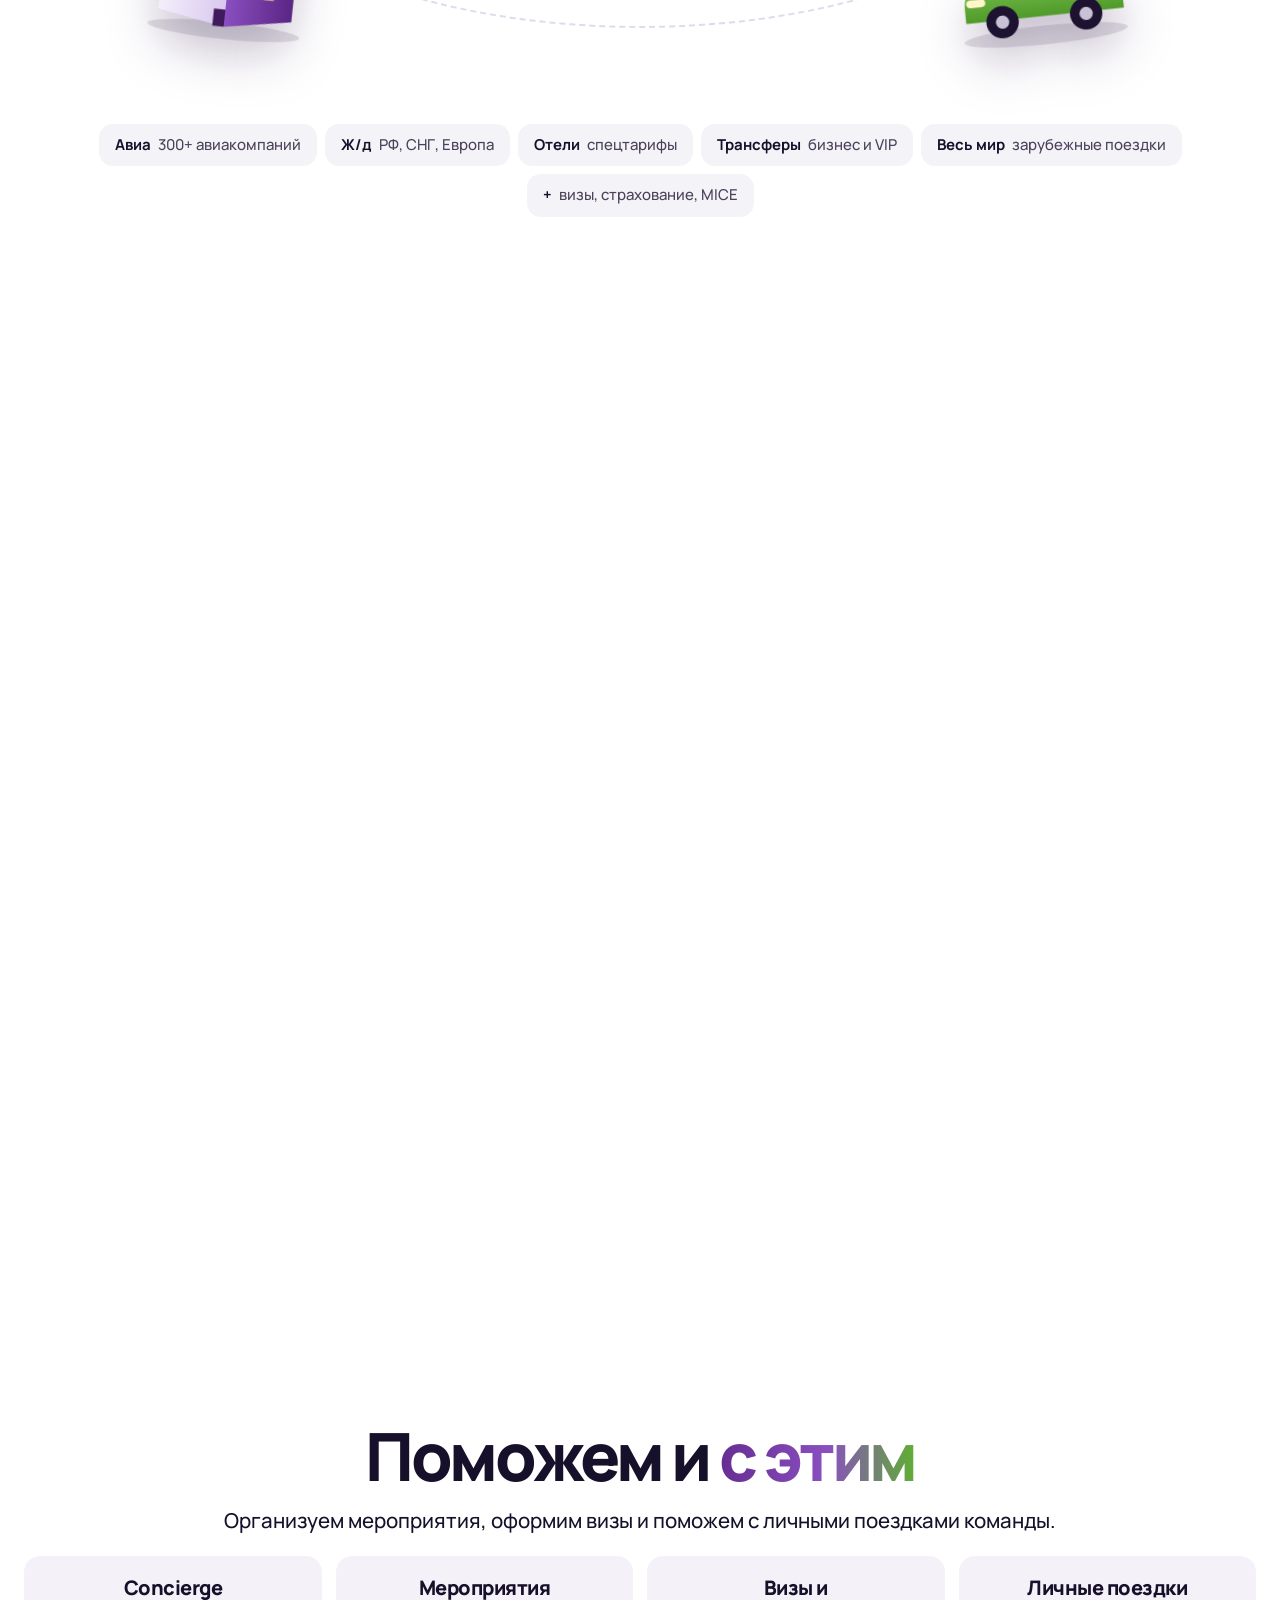
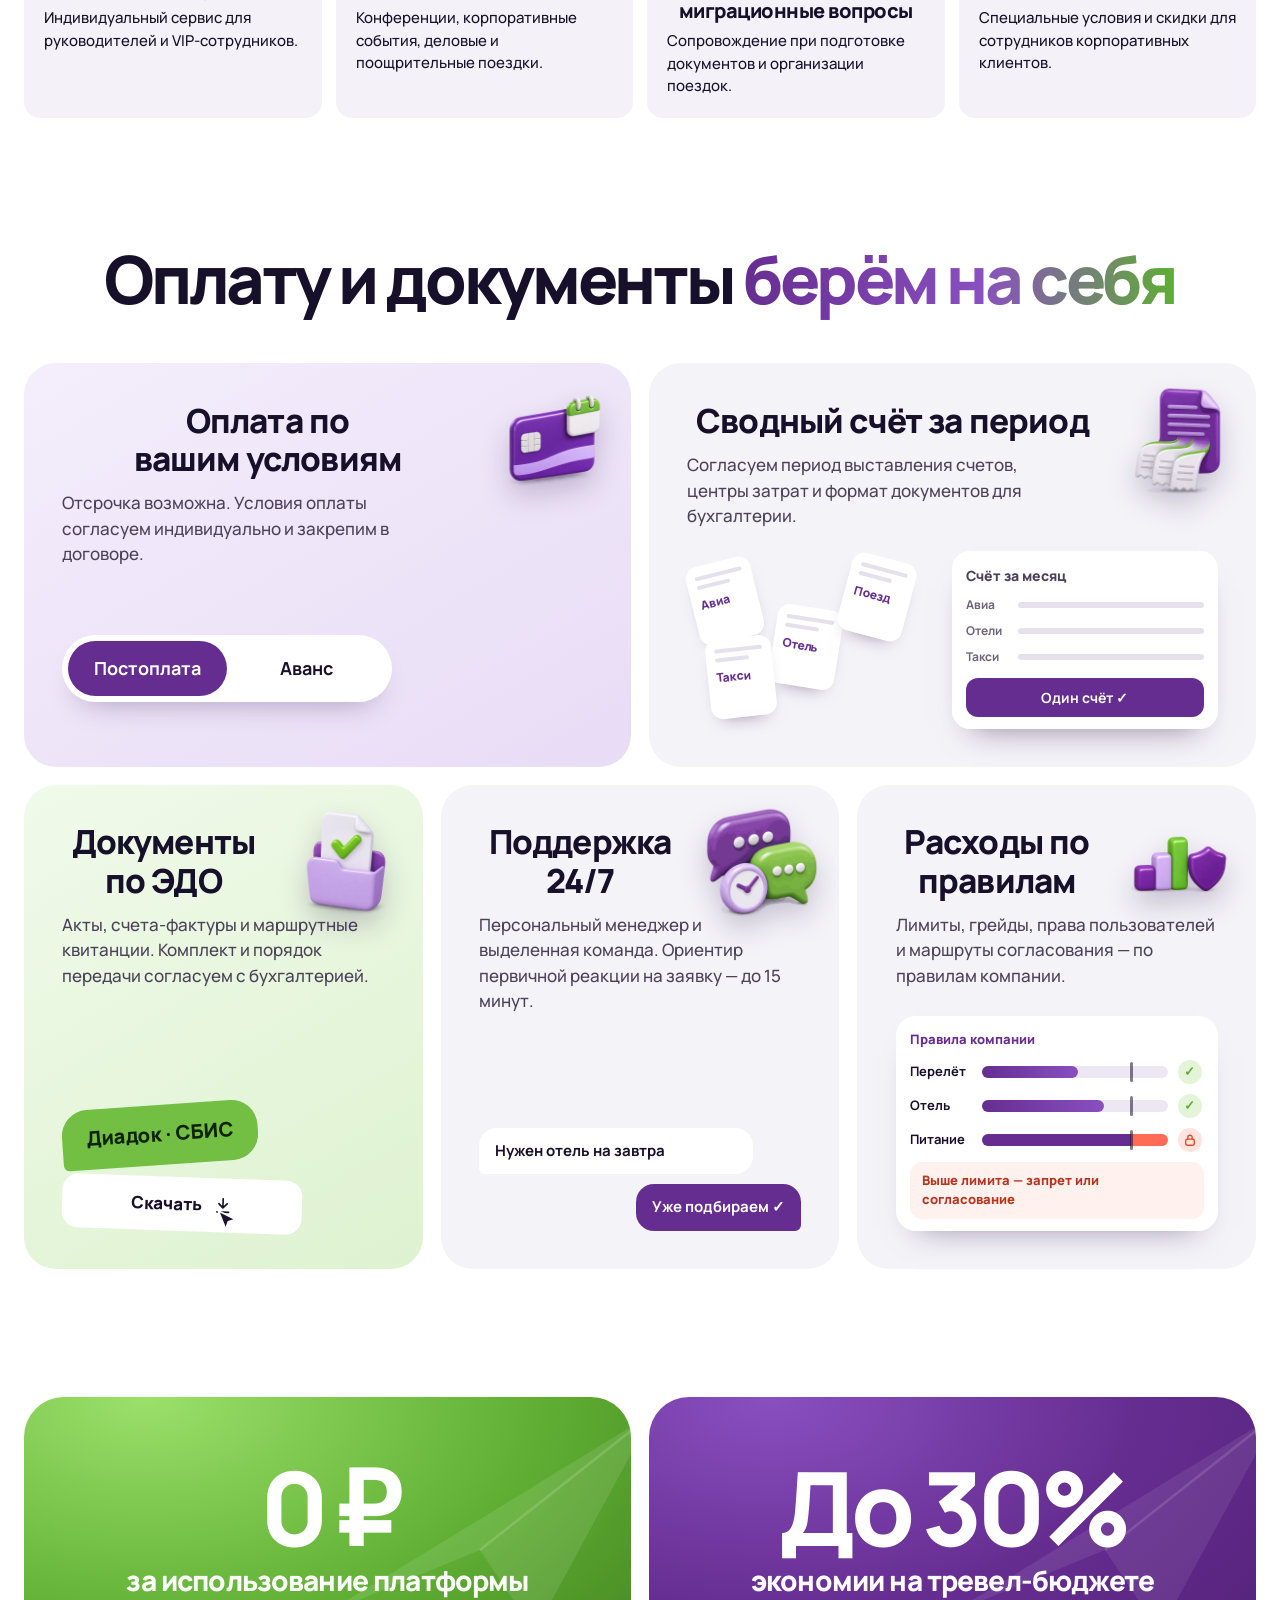
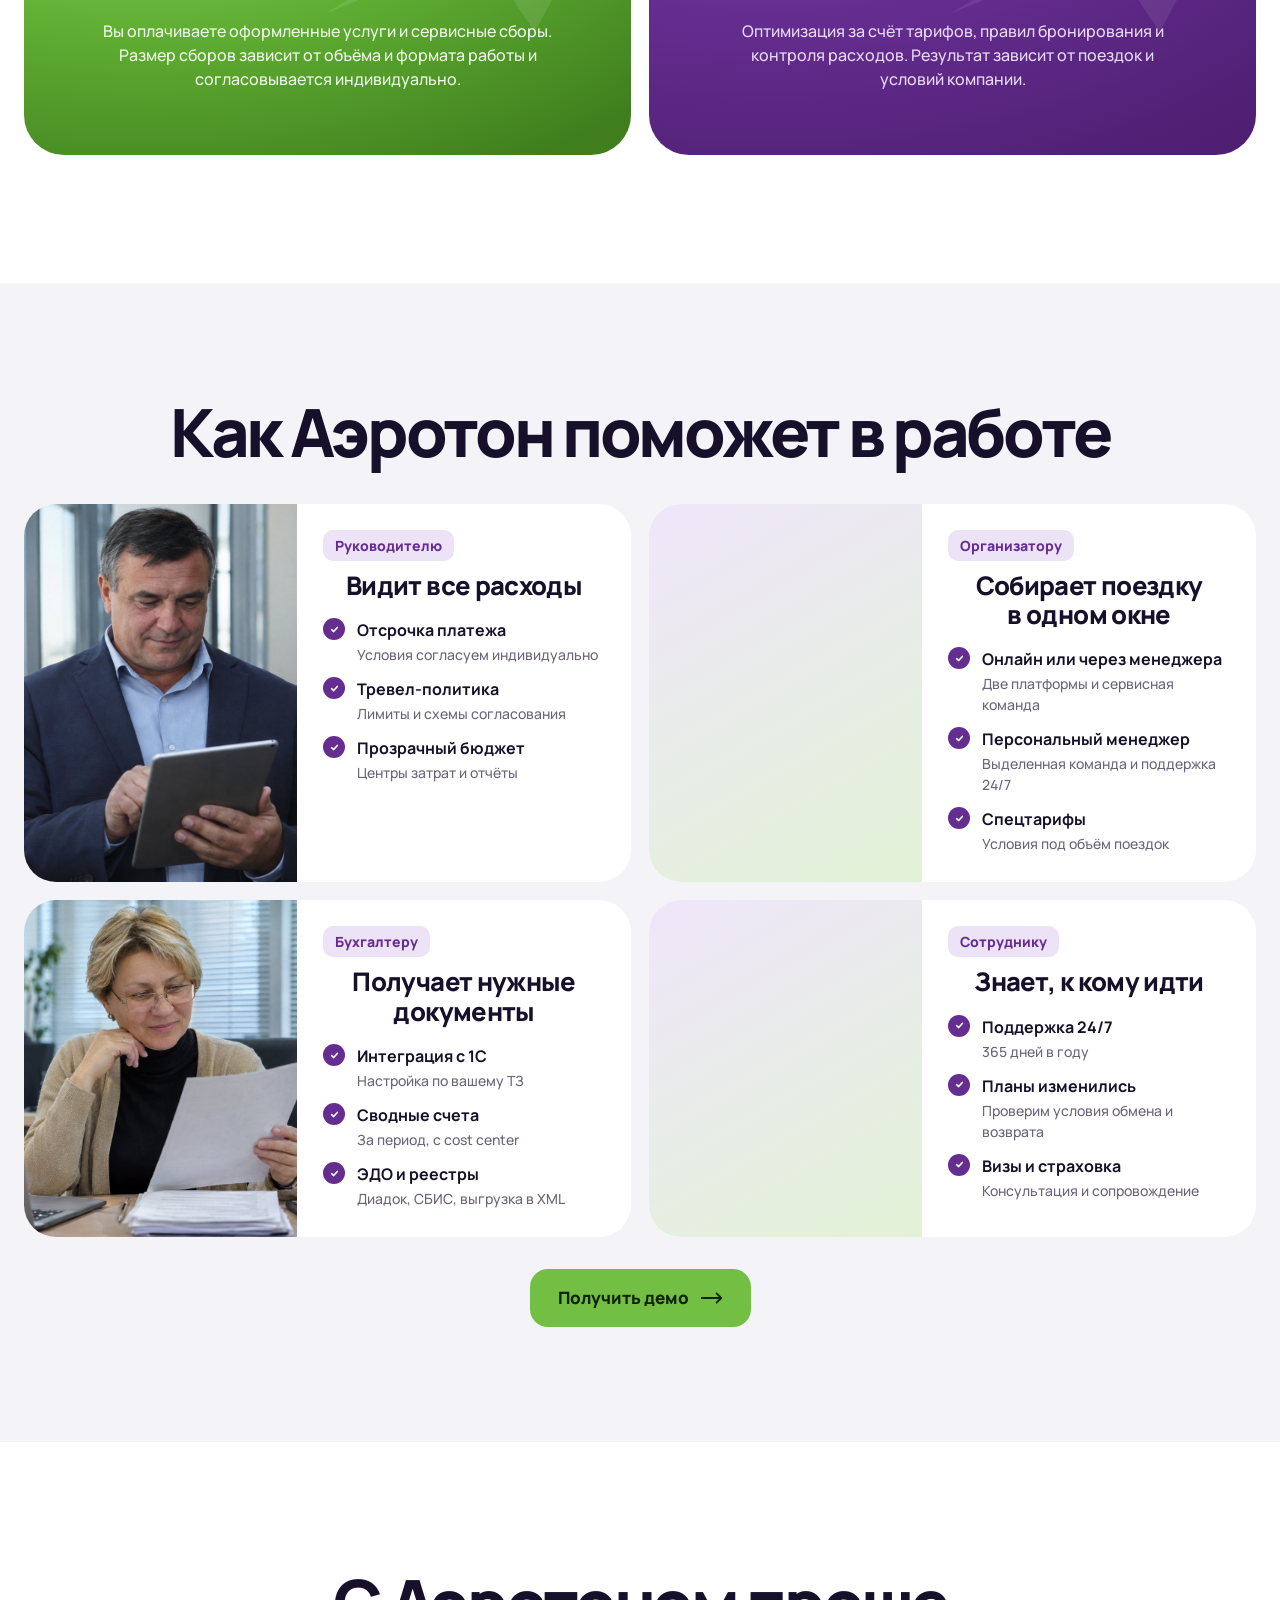
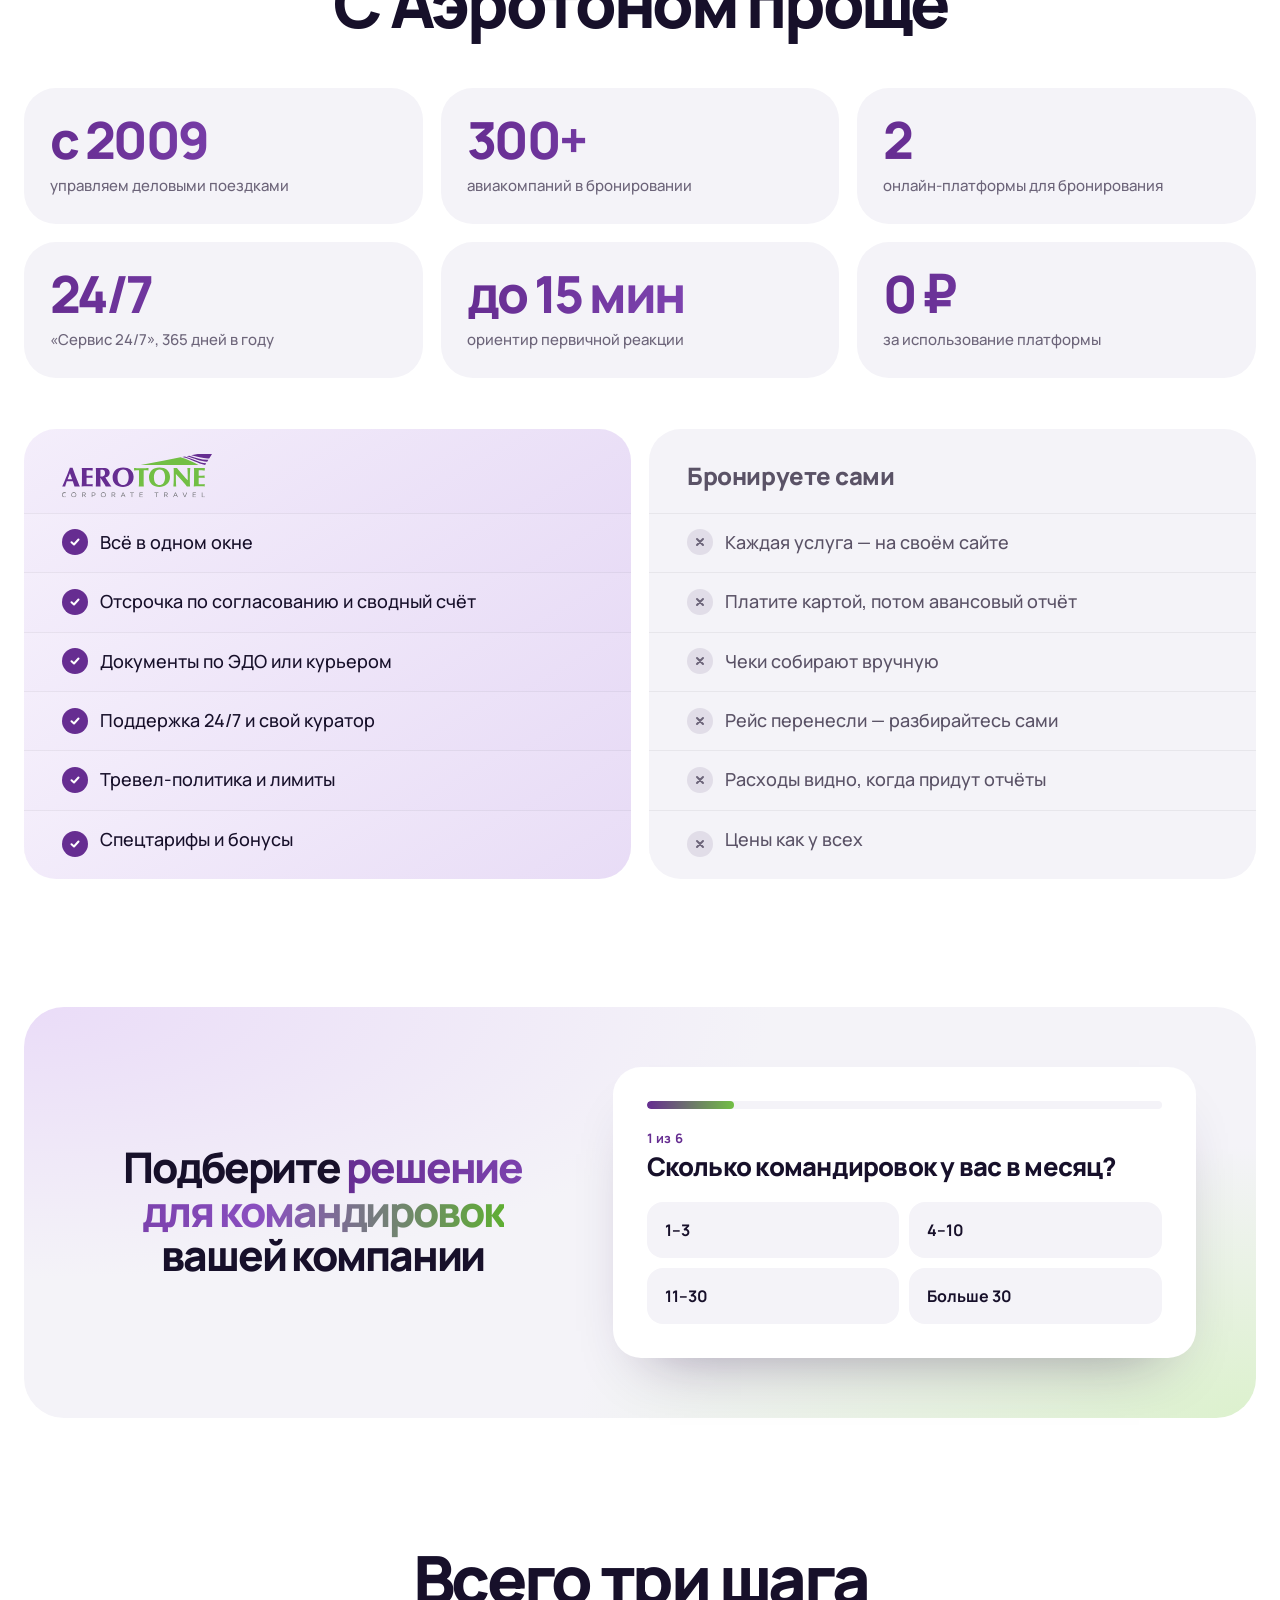
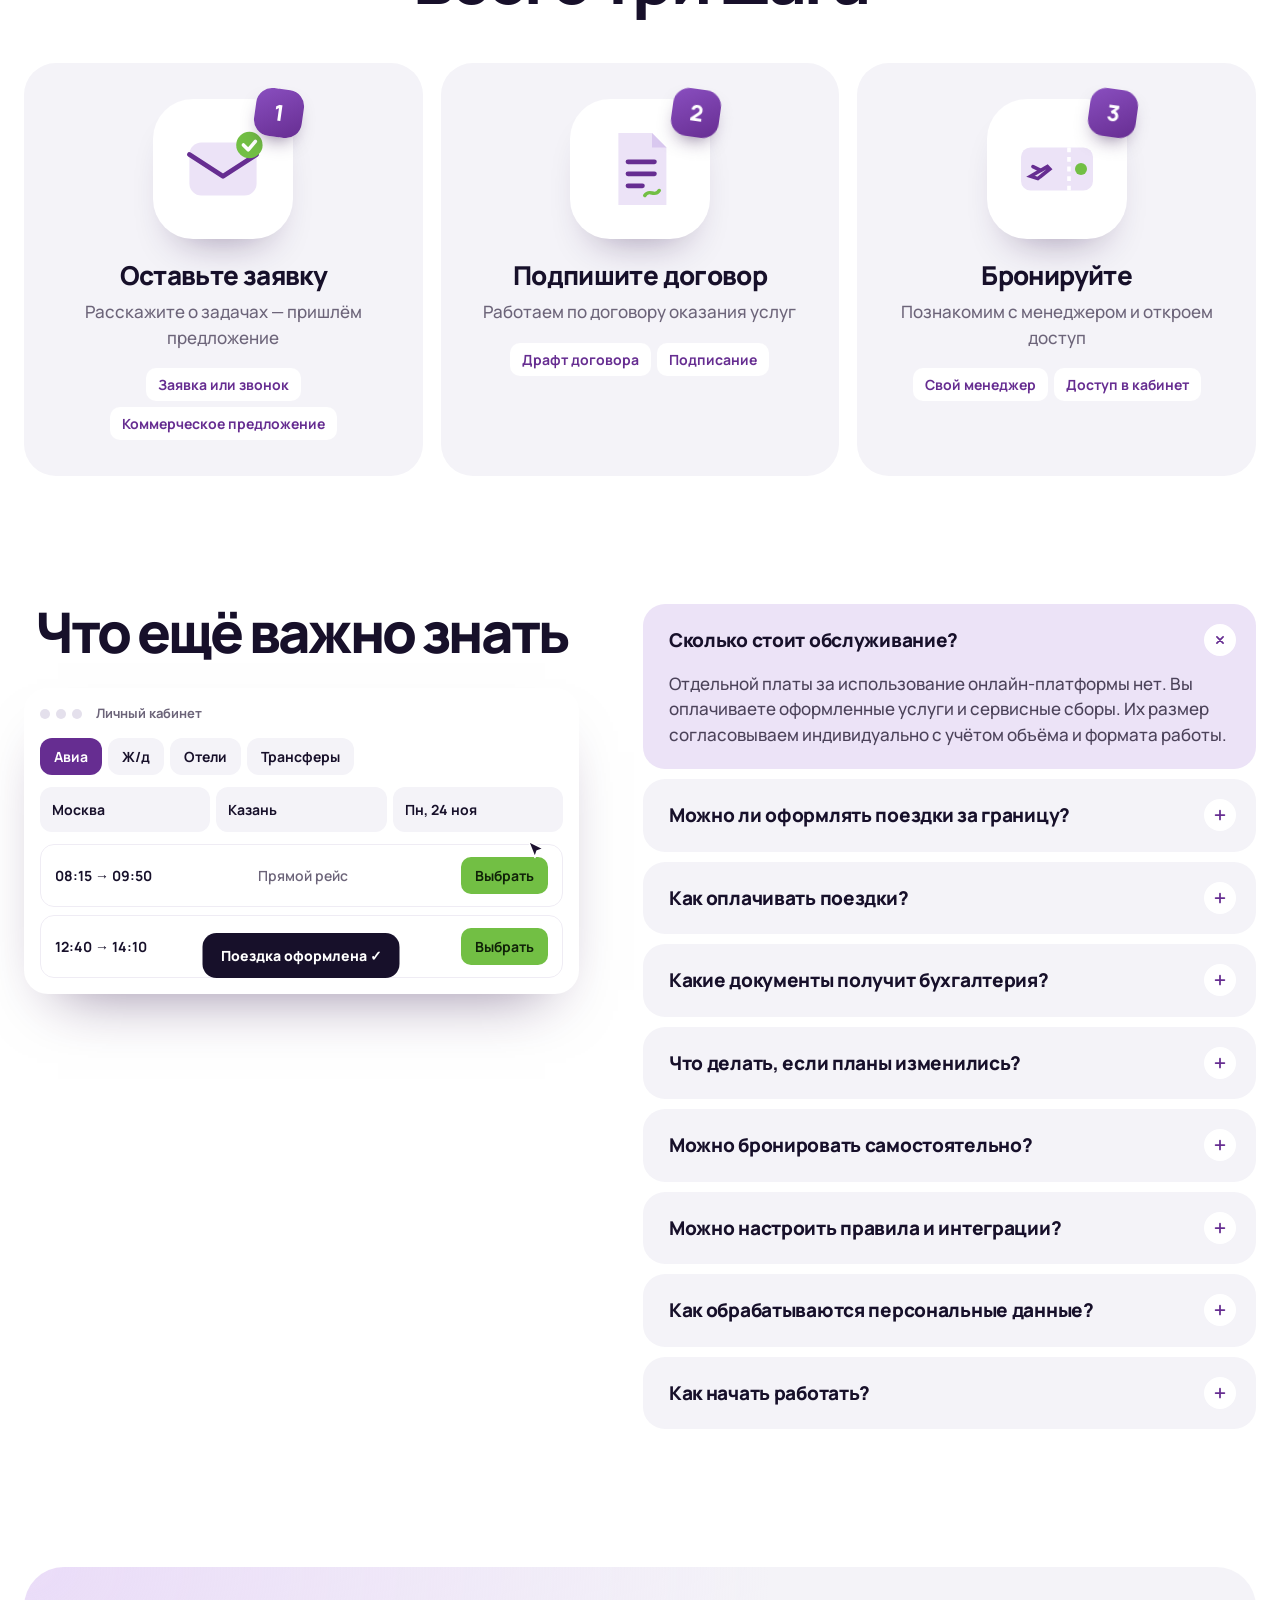
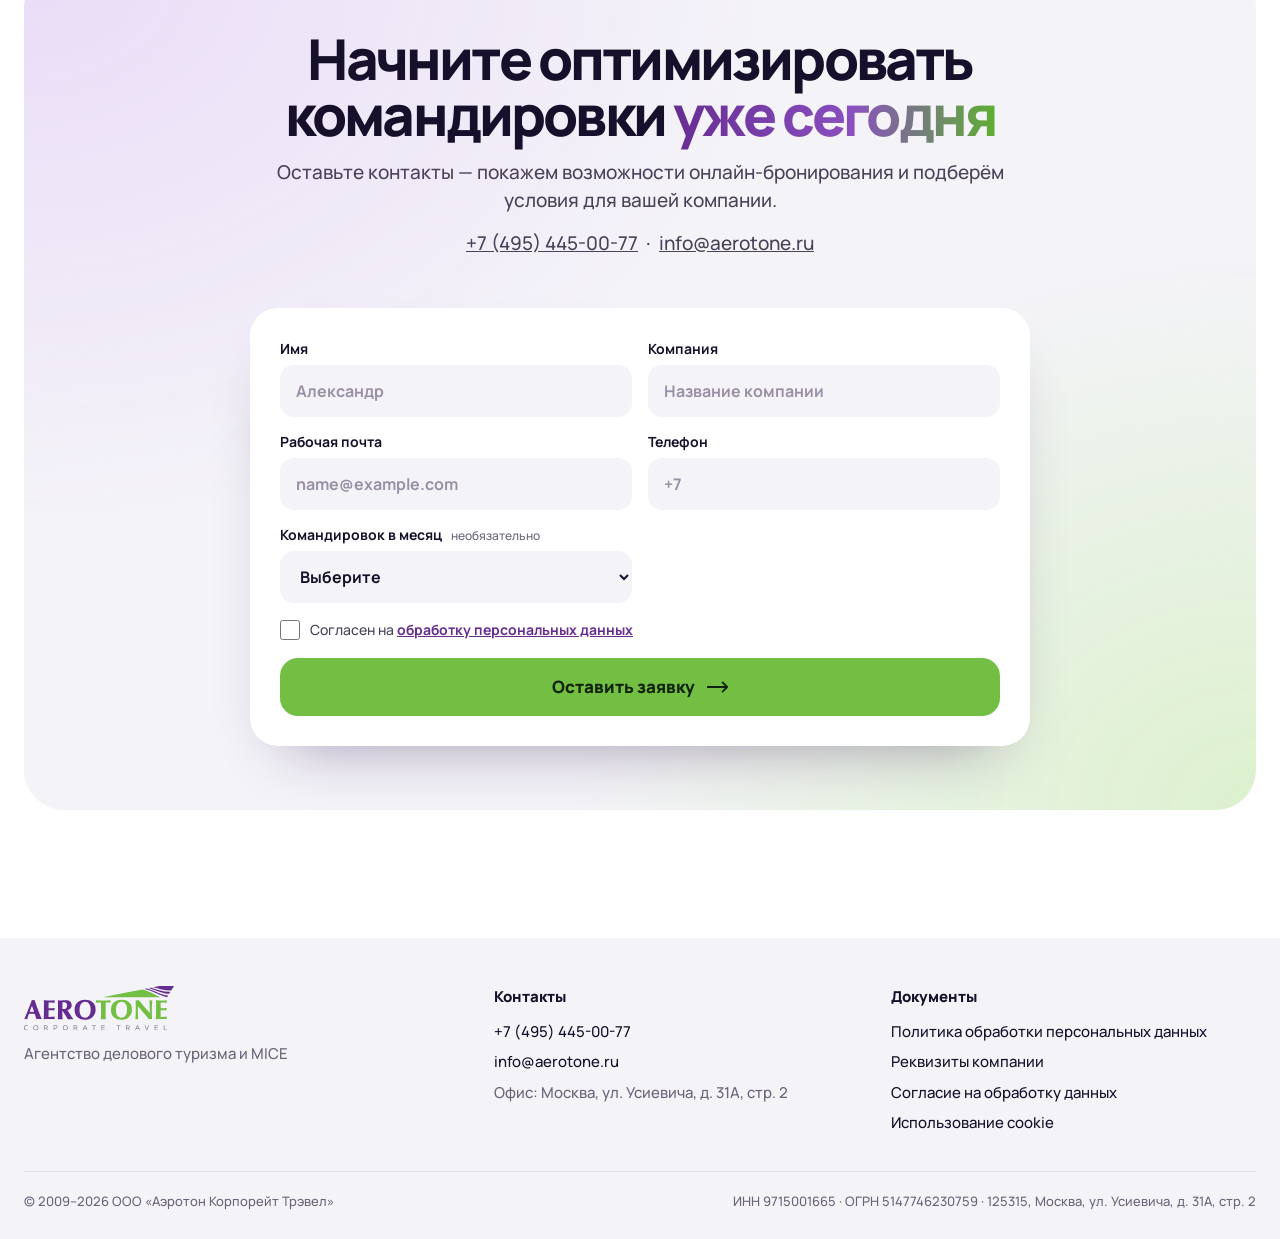
==== commit 72333dde: "Исправить заголовки и добавить короткую контактную форму в квиз" ====
--- a/index.html
+++ b/index.html
@@ -37,9 +37,9 @@
       <div class="wrap hl-in">
         <div class="hl-copy">
           <h1 id="hero-title" data-r>Командировки сотрудников <em>в&nbsp;одном окне</em></h1>
-          <p class="lead" data-r style="--d:.08s">Билеты, отели, визы и трансферы — онлайн или через менеджера.<br>Поддержка 24/7, документы по ЭДО.</p>
+          <p class="lead" data-r style="--d:.08s">Билеты, отели, визы и трансферы — онлайн или через менеджера.</p>
           <ul class="facts" data-r style="--d:.16s">
-            <li>Без платы за платформу</li><li>Персональный менеджер</li><li>Гибкая тревел-политика</li>
+            <li>Поддержка 24/7</li><li>Документы по ЭДО</li><li>Персональный менеджер</li><li>Гибкая тревел-политика</li>
           </ul>
           <div class="hero-cta" data-r style="--d:.24s">
             <a class="btn" href="#request">Получить демо <svg class="arr" viewBox="0 0 24 12" aria-hidden="true"><path d="M0 6h22M17 1l5 5-5 5"/></svg></a>
@@ -150,8 +150,8 @@
     </section>
 
     <section class="wrap sect extra-services" aria-labelledby="extra-title">
-      <h2 id="extra-title" class="h-big" data-r>Другие задачи — <span class="hl">тоже к Аэротону</span></h2>
-      <p class="lead" data-r>Один поставщик для рабочих поездок, мероприятий и личных планов команды.</p>
+      <h2 id="extra-title" class="h-big" data-r>Поможем и <span class="hl">с этим</span></h2>
+      <p class="lead" data-r>Организуем мероприятия, оформим визы и поможем с личными поездками команды.</p>
       <div class="extra-grid" data-r>
         <article><h3>Concierge</h3><p>Индивидуальный сервис для руководителей и VIP-сотрудников.</p></article>
         <article><h3>Мероприятия</h3><p>Конференции, корпоративные события, деловые и поощрительные поездки.</p></article>
@@ -266,7 +266,7 @@
             </div>
           </article>
         </div>
-        <p class="center rcta" data-r><a class="btn" href="#request">Подключить компанию <svg class="arr" viewBox="0 0 24 12" aria-hidden="true"><path d="M0 6h22M17 1l5 5-5 5"/></svg></a> <a class="btn btn-purple" href="#quiz">Подобрать решение</a></p>
+        <p class="center rcta" data-r><a class="btn" href="#request">Получить демо <svg class="arr" viewBox="0 0 24 12" aria-hidden="true"><path d="M0 6h22M17 1l5 5-5 5"/></svg></a></p>
       </div>
     </section>
 
@@ -329,7 +329,23 @@
             <p class="qr-lead">Что обсудить на демо</p>
             <p class="qr-ctx"></p>
             <p class="qr-verdict"></p>
-            <div class="qr-cta"><a class="btn" href="#request" data-qgo>Получить демо <svg class="arr" viewBox="0 0 24 12" aria-hidden="true"><path d="M0 6h22M17 1l5 5-5 5"/></svg></a><button class="btn btn-line" type="button" data-qreset>Пройти заново</button></div>
+            <div class="qr-cta">
+              <button class="btn" type="button" data-quiz-open aria-expanded="false" aria-controls="quiz-lead-form">Получить персональное предложение <svg class="arr" viewBox="0 0 24 12" aria-hidden="true"><path d="M0 6h22M17 1l5 5-5 5"/></svg></button>
+            </div>
+            <form id="quiz-lead-form" data-lead-form="quiz" method="post" hidden>
+              <fieldset disabled>
+                <legend class="sr">Контакты для персонального предложения</legend>
+                <div class="fields">
+                  <label>Рабочая почта<input name="email" type="email" autocomplete="email" required maxlength="254" placeholder="name@example.com"></label>
+                  <label>Телефон<input name="phone" type="tel" autocomplete="tel" required maxlength="30" placeholder="+7"></label>
+                </div>
+                <input name="website" class="sr" tabindex="-1" autocomplete="off" aria-hidden="true">
+                <div class="agreement"><input id="quiz-agree" type="checkbox" name="consent" required aria-labelledby="quiz-agree-text"><label id="quiz-agree-text" for="quiz-agree">Согласен на <a href="privacy.html#consent" target="_blank" rel="noopener">обработку персональных данных</a></label></div>
+                <button class="btn btn-block" type="submit">Получить предложение</button>
+              </fieldset>
+              <p class="form-status" role="status" aria-live="polite"></p>
+            </form>
+            <button class="quiz-reset" type="button" data-qreset>Пройти заново</button>
             <p class="qr-note">Экономию можно оценить после анализа реальных поездок, текущих расходов и сервисных сборов.</p>
           </div>
           <button class="qback" type="button" hidden>← Назад</button>
@@ -360,7 +376,6 @@
           <ul class="mini"><li>Свой менеджер</li><li>Доступ в кабинет</li></ul>
         </li>
       </ol>
-      <p class="after" data-r>Срок запуска зависит от настроек и интеграций, которые нужны вашей компании.</p>
     </section>
 
     <!-- 8. Вопросы -->
@@ -401,16 +416,15 @@
           <p class="sales-contacts"><a href="tel:+74954450077">+7 (495) 445-00-77</a> · <a href="mailto:info@aerotone.ru">info@aerotone.ru</a></p>
           <div class="msgr" hidden><span>Или напишите нам:</span><a class="btn btn-line btn-sm" data-ch="telegram" href="#" hidden>Telegram</a><a class="btn btn-line btn-sm" data-ch="whatsapp" href="#" hidden>WhatsApp</a></div>
         </div>
-        <form id="lead-form" method="post" aria-describedby="lead-availability" data-r style="--d:.1s">
-          <p id="lead-availability" class="lead-availability">Форма готовится к подключению. Пока можно позвонить или написать на почту выше.</p>
+        <form id="lead-form" data-lead-form="main" method="post" data-r style="--d:.1s">
           <fieldset disabled>
             <legend class="sr">Данные для обратной связи</legend>
             <div class="fields">
               <label>Имя<input name="name" autocomplete="name" required maxlength="100" pattern=".*\S.*" placeholder="Александр"></label>
               <label>Компания<input name="company" autocomplete="organization" required maxlength="160" pattern=".*\S.*" placeholder="Название компании"></label>
               <label>Рабочая почта<input name="email" type="email" autocomplete="email" required maxlength="254" placeholder="name@example.com"></label>
-              <label>Телефон <span class="opt">необязательно</span><input name="phone" type="tel" autocomplete="tel" maxlength="30" placeholder="+7"></label>
-              <label>Командировок в месяц <span class="opt">необязательно</span>
+              <label>Телефон<input name="phone" type="tel" autocomplete="tel" required maxlength="30" placeholder="+7"></label>
+              <label><span>Командировок в месяц <span class="opt">необязательно</span></span>
                 <select name="trips"><option value="">Выберите</option><option value="q1">1–3</option><option value="q2">4–10</option><option value="q3">11–30</option><option value="q4">Больше 30</option></select>
               </label>
             </div>
--- a/styles.css
+++ b/styles.css
@@ -760,3 +760,24 @@
   .extra-grid h3 { font-size: 16px; }
   .extra-grid p { font-size: 13px; }
 }
+
+/* Shared heading alignment and compact contact forms. */
+main h1, main h2, main h3 { text-align: center; }
+.extra-services > .lead { color: var(--ink); text-align: center; margin-bottom: 20px; }
+.hl-copy .lead { text-align: center; }
+.hl-copy .facts { grid-auto-flow: row; grid-template-columns: repeat(2, minmax(0, 1fr)); }
+.hl-copy .facts li { white-space: normal; }
+.hl-copy .hero-cta { justify-content: center; }
+.fields label { align-content: start; }
+.quiz-reset { display: block; margin: 14px 0 0; padding: 7px 0; border: 0; background: transparent; color: #6e647b; font: inherit; font-size: 14px; cursor: pointer; text-decoration: underline; text-underline-offset: 3px; }
+.quiz-reset:hover { color: var(--purple); }
+#quiz-lead-form { margin-top: 14px; padding: 0; box-shadow: none; border-radius: 0; }
+#quiz-lead-form .fields { grid-template-columns: repeat(2, minmax(0, 1fr)); }
+#quiz-lead-form .agreement { margin-block: 14px; }
+.qr-cta .btn { white-space: normal; }
+@media (max-width: 600px) {
+  #quiz-lead-form .fields { grid-template-columns: minmax(0, 1fr); gap: 9px; }
+  #quiz-lead-form .fields input { height: 48px; }
+  .extra-services > .lead { margin-bottom: 14px; }
+}
+[data-quiz-open][hidden], #quiz-lead-form[hidden] { display: none !important; }
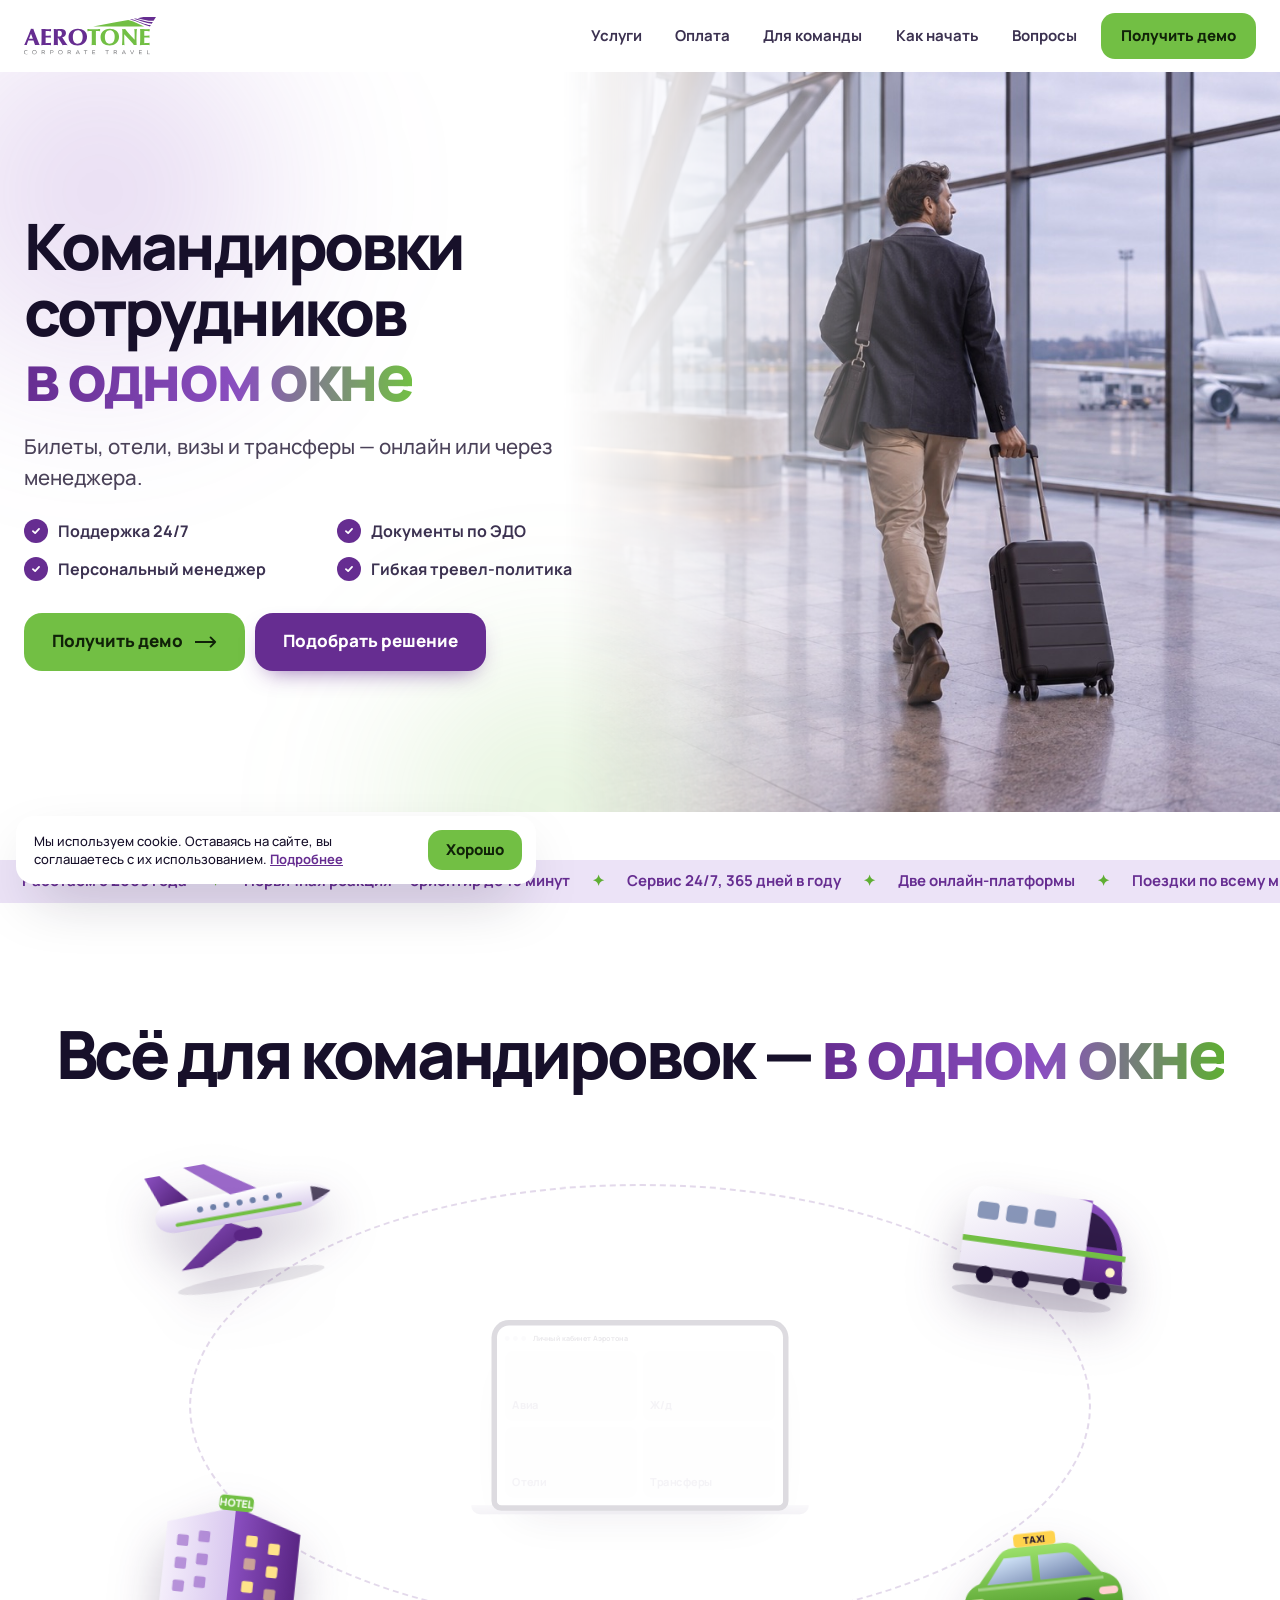
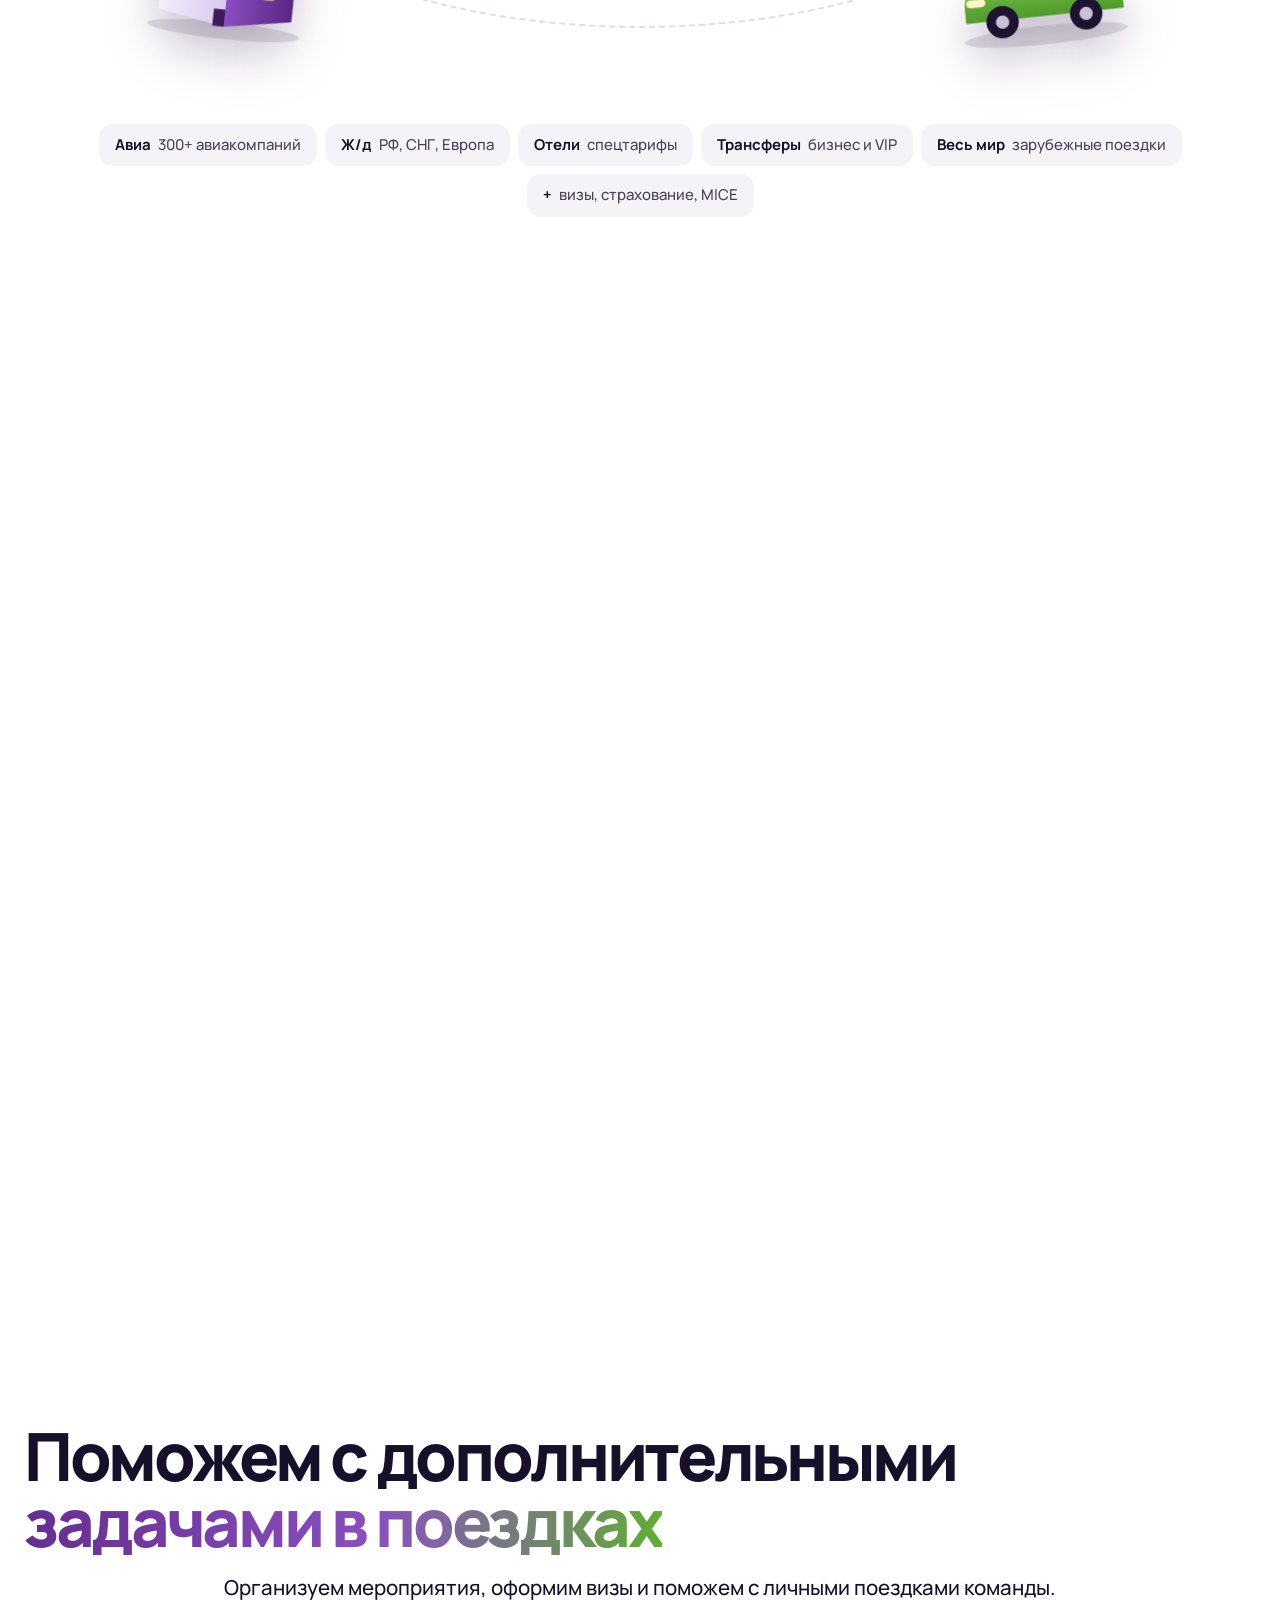
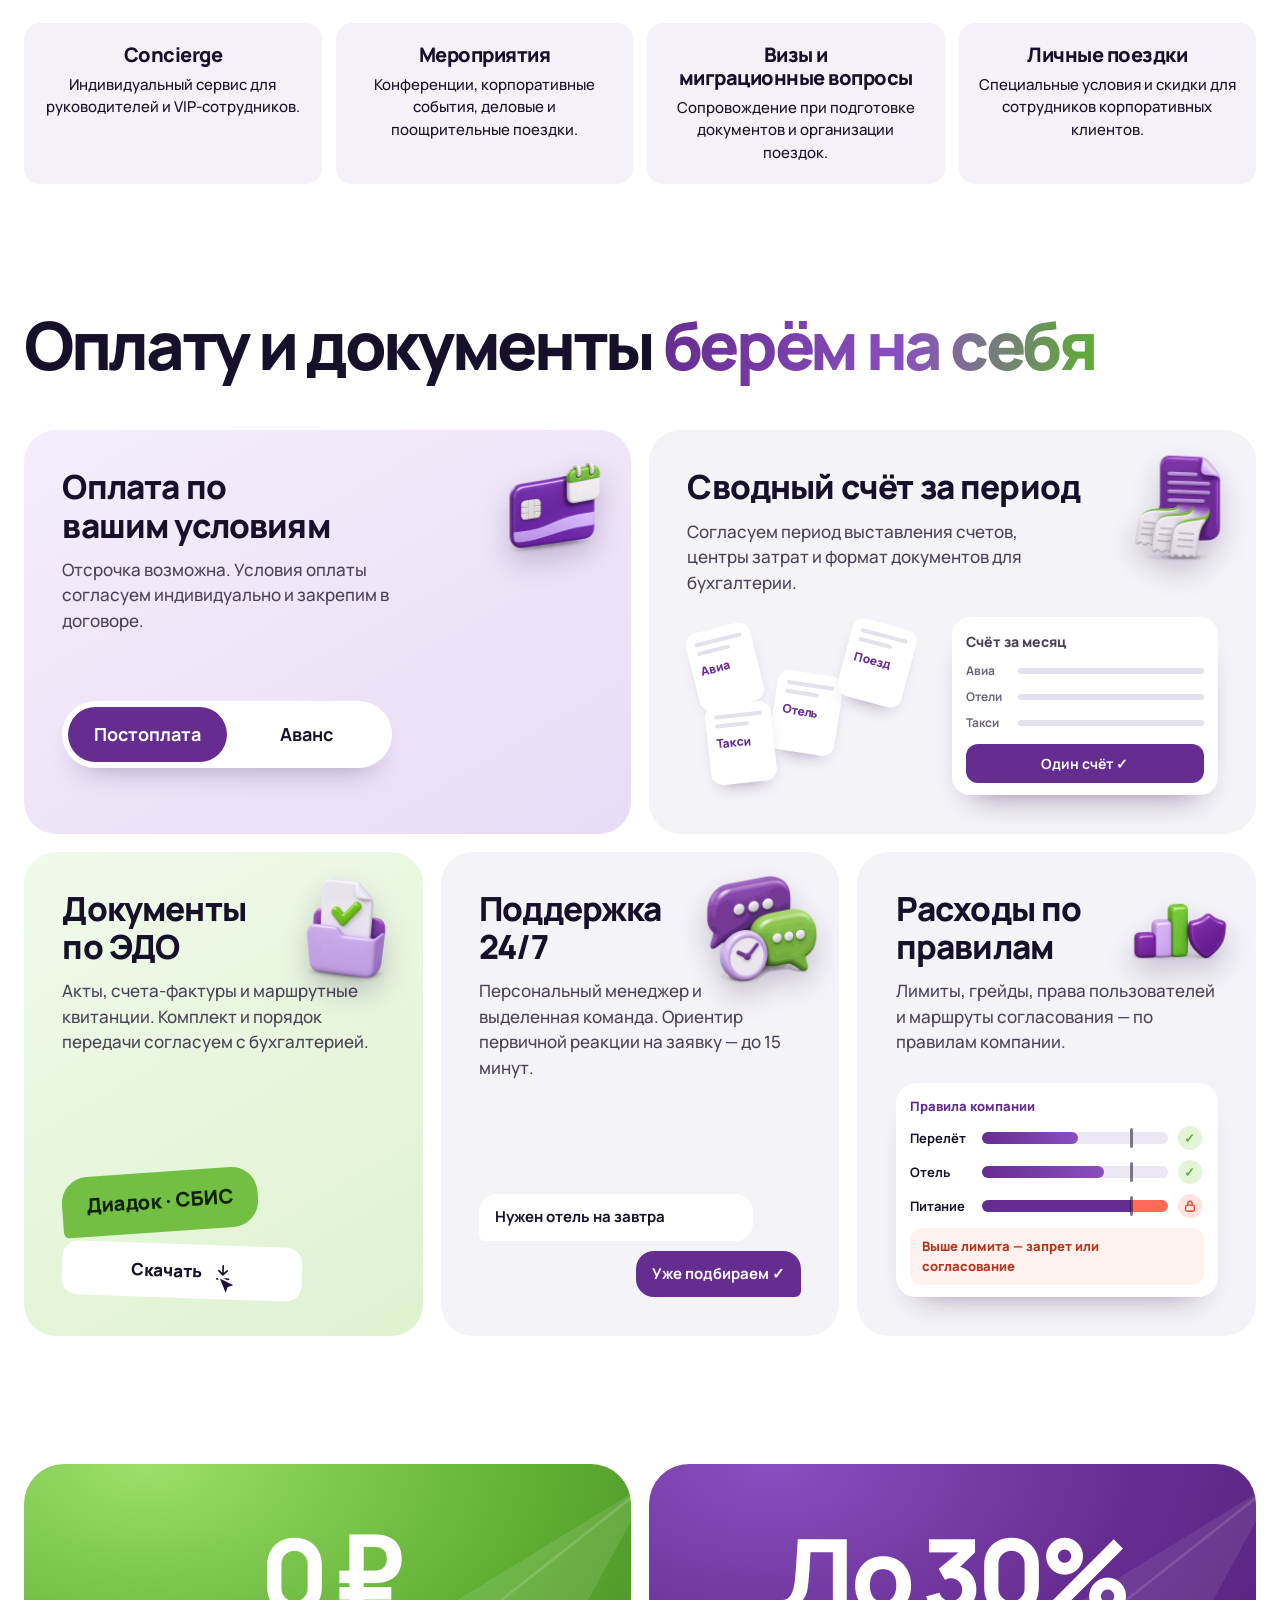
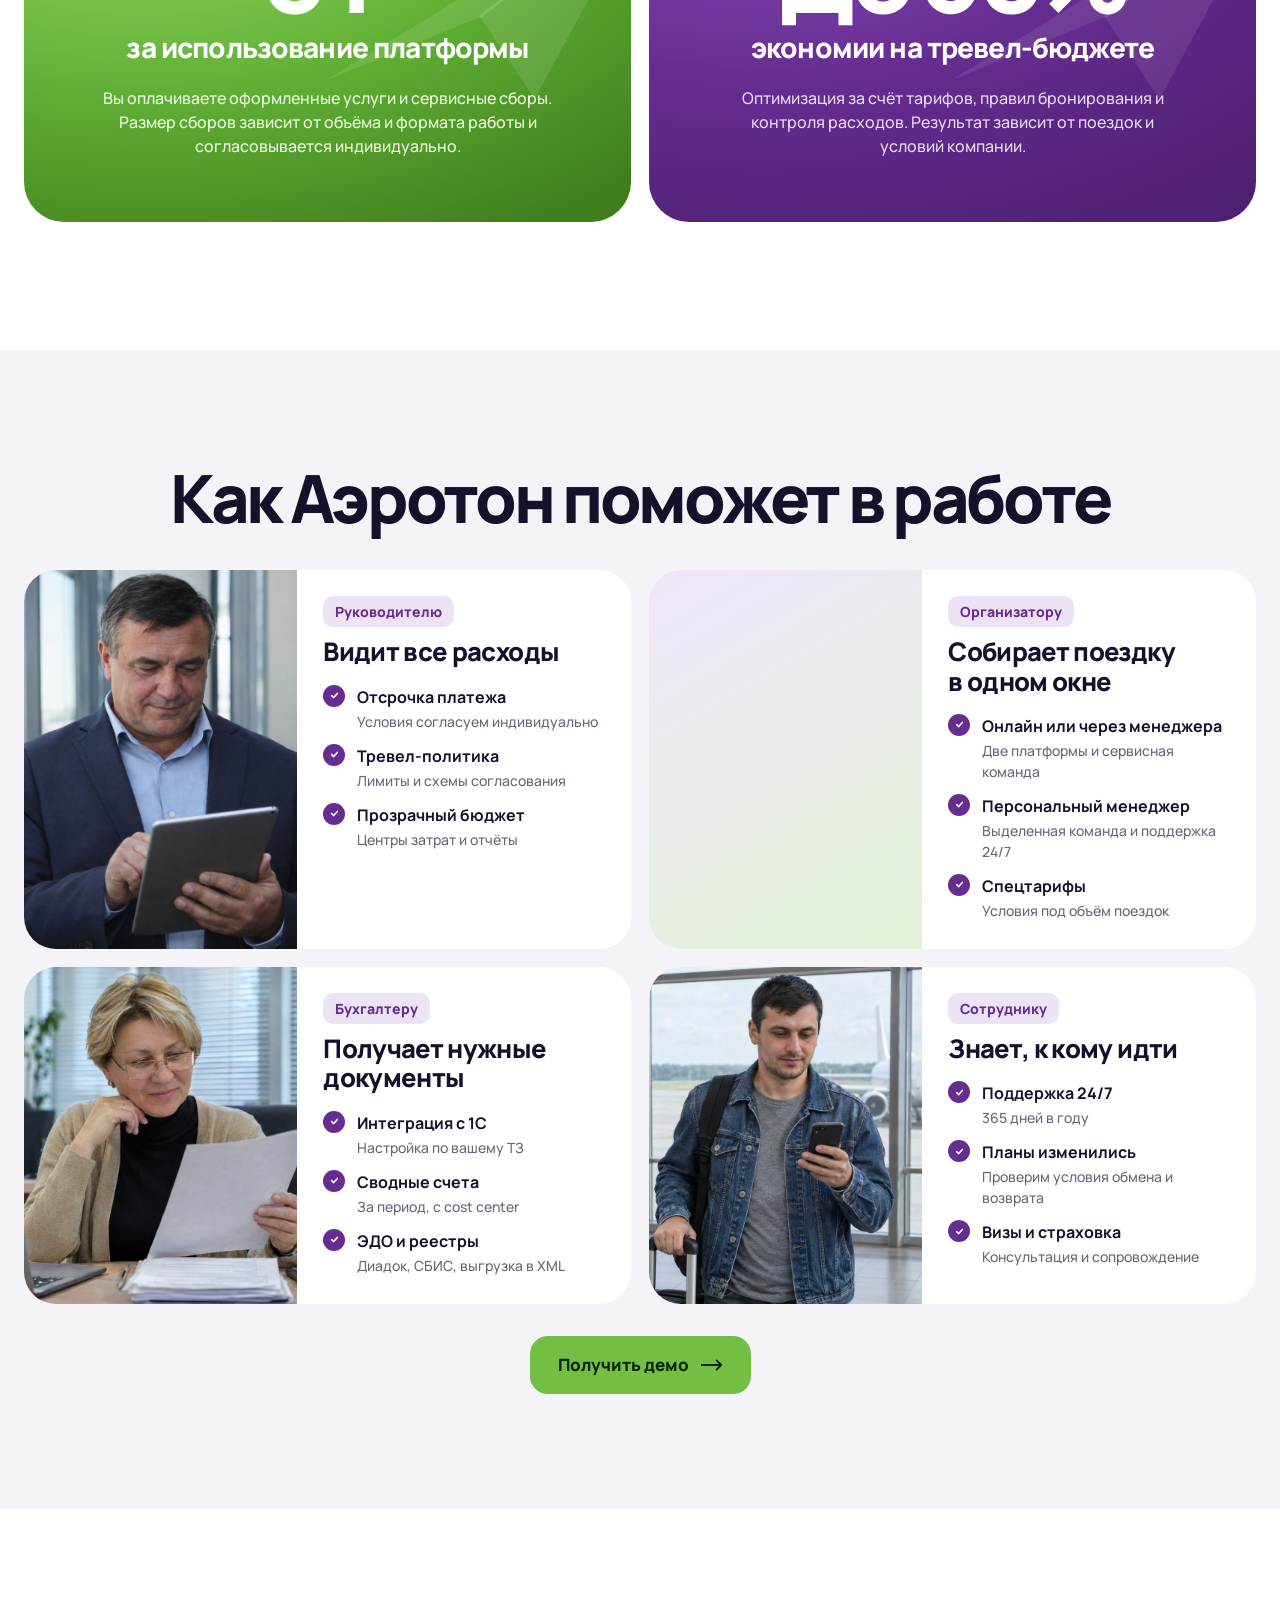
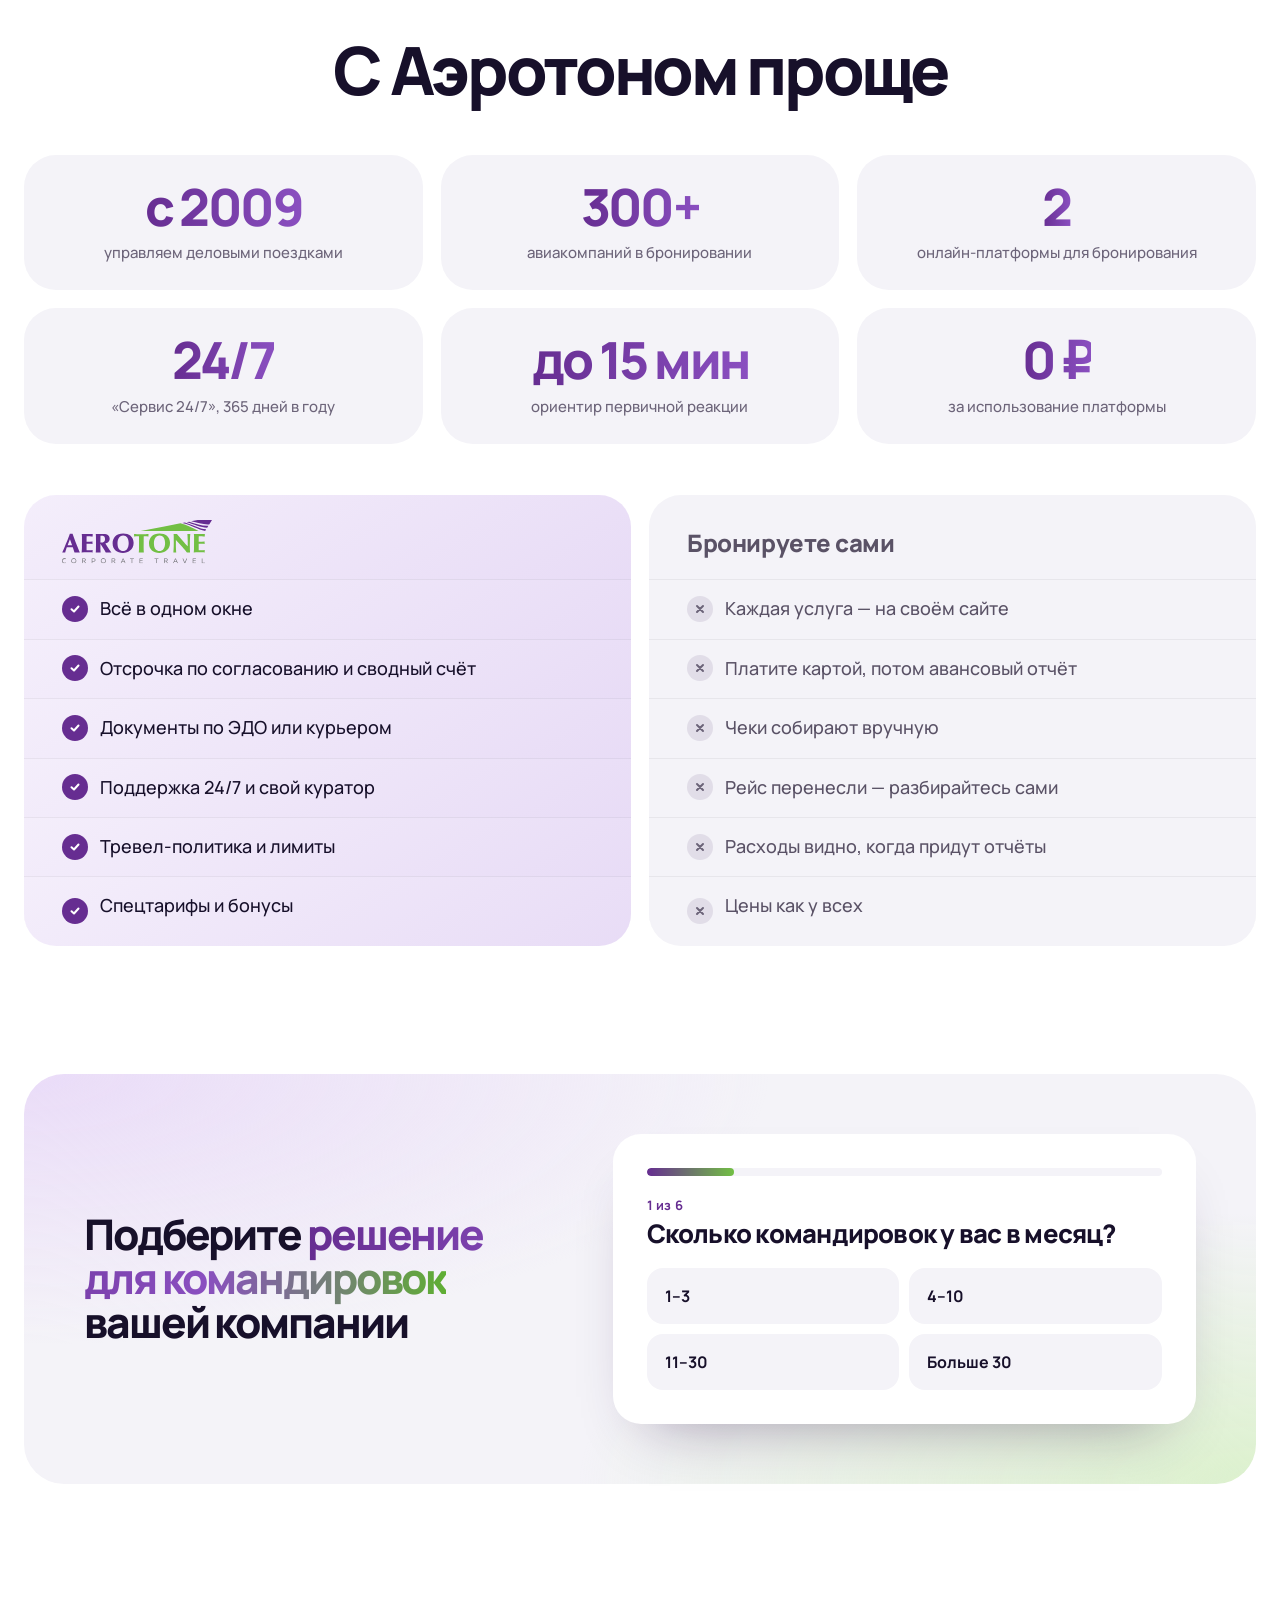
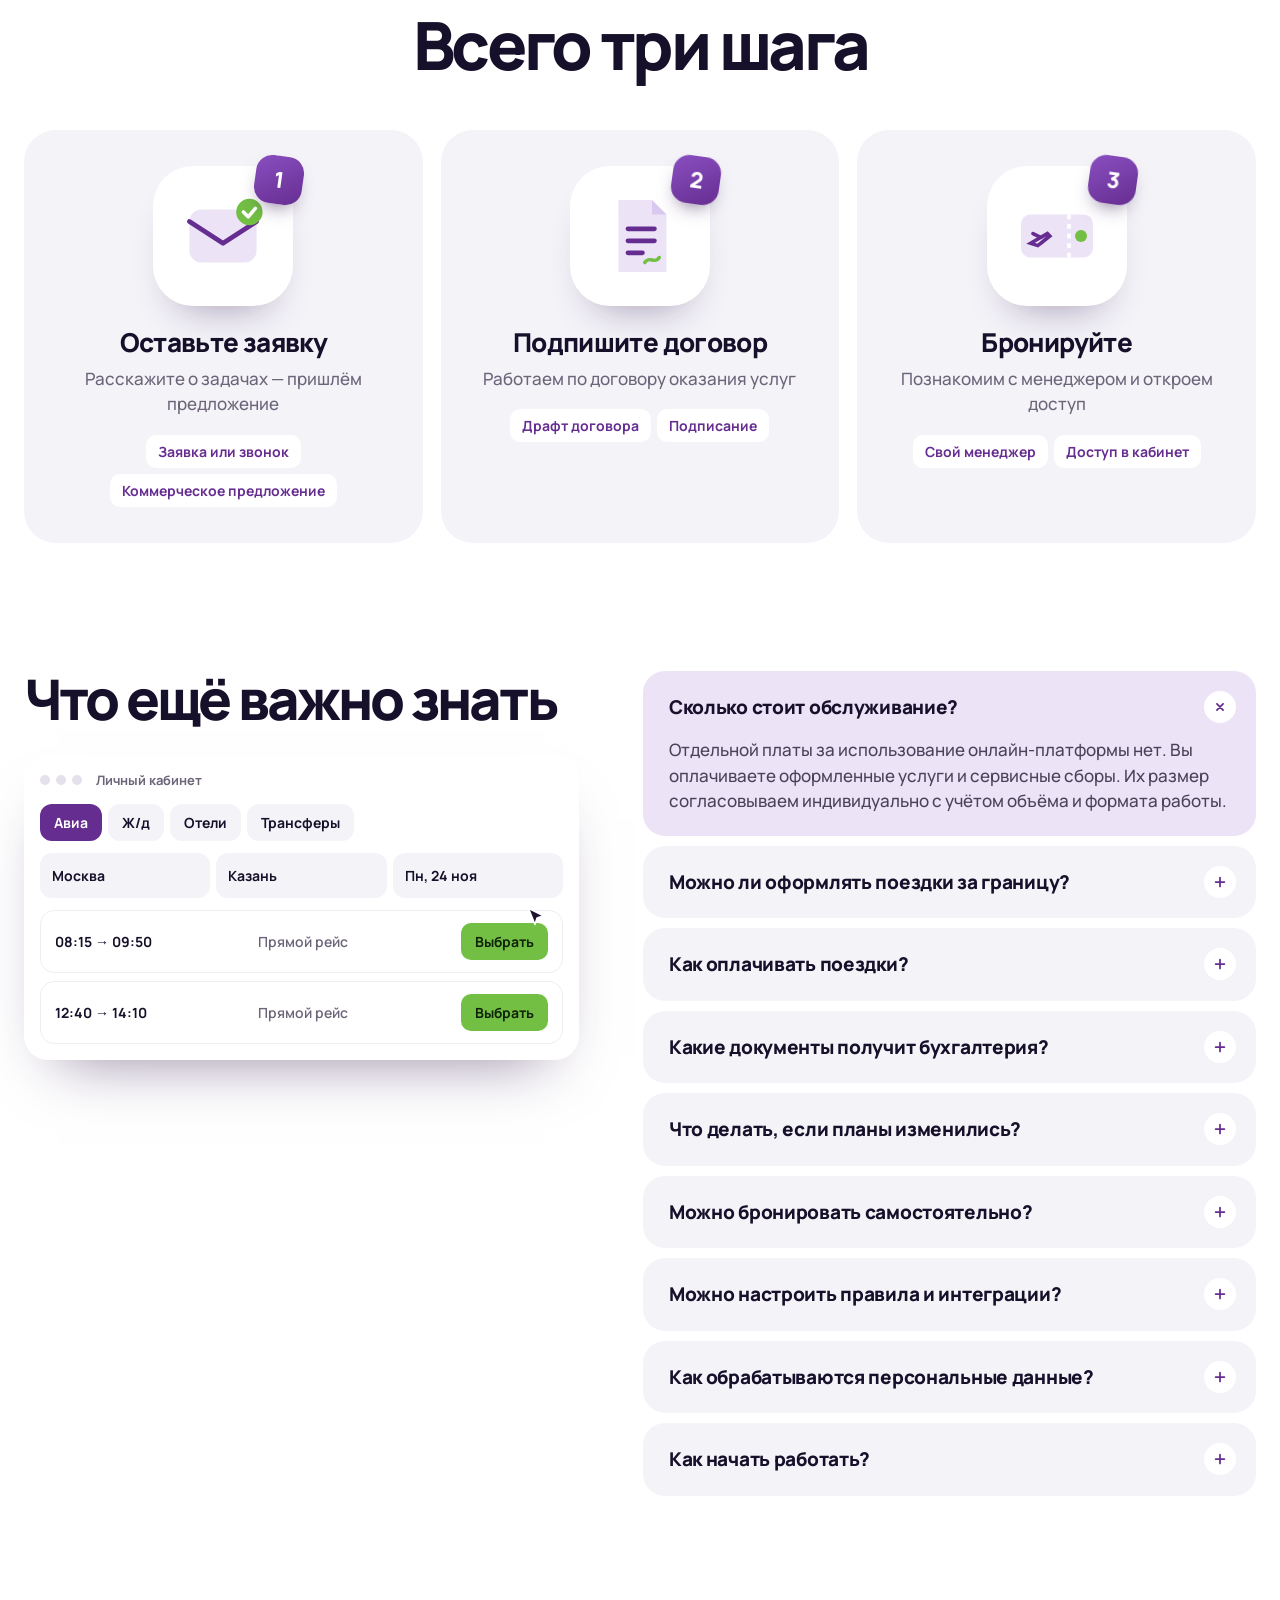
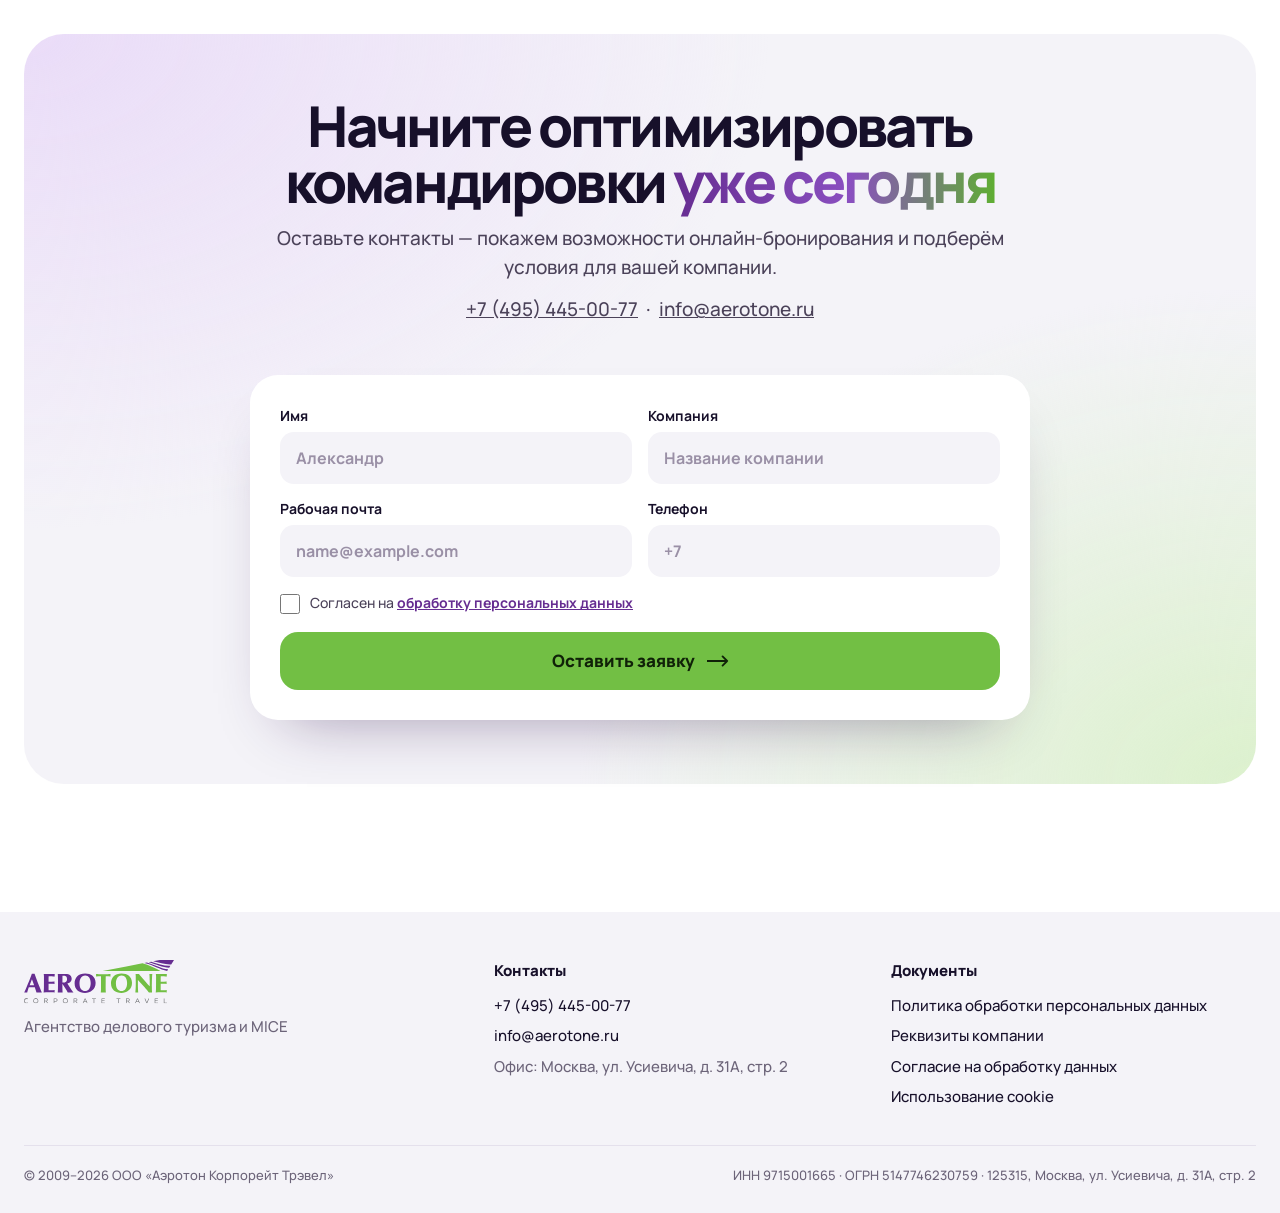
==== commit cee00797: "Вернуть выравнивание первого экрана и усилить проверку контактов" ====
--- a/index.html
+++ b/index.html
@@ -150,7 +150,7 @@
     </section>
 
     <section class="wrap sect extra-services" aria-labelledby="extra-title">
-      <h2 id="extra-title" class="h-big" data-r>Поможем и <span class="hl">с этим</span></h2>
+      <h2 id="extra-title" class="h-big" data-r>Поможем с дополнительными <span class="hl">задачами в поездках</span></h2>
       <p class="lead" data-r>Организуем мероприятия, оформим визы и поможем с личными поездками команды.</p>
       <div class="extra-grid" data-r>
         <article><h3>Concierge</h3><p>Индивидуальный сервис для руководителей и VIP-сотрудников.</p></article>
@@ -389,7 +389,6 @@
         <div class="mock-search"><span>Москва</span><span>Казань</span><span>Пн, 24 ноя</span></div>
         <div class="mock-row r1"><span>08:15 → 09:50</span><span>Прямой рейс</span><em>Выбрать</em></div>
         <div class="mock-row r2"><span>12:40 → 14:10</span><span>Прямой рейс</span><em>Выбрать</em></div>
-        <div class="mock-toast">Поездка оформлена ✓</div>
         <svg class="mock-cursor" viewBox="0 0 24 24"><path d="M5 3l14 7-6 2-2 6z" fill="#1d1230" stroke="#fff" stroke-width="1.5" stroke-linejoin="round"/></svg>
       </div>
         </div>
@@ -424,9 +423,7 @@
               <label>Компания<input name="company" autocomplete="organization" required maxlength="160" pattern=".*\S.*" placeholder="Название компании"></label>
               <label>Рабочая почта<input name="email" type="email" autocomplete="email" required maxlength="254" placeholder="name@example.com"></label>
               <label>Телефон<input name="phone" type="tel" autocomplete="tel" required maxlength="30" placeholder="+7"></label>
-              <label><span>Командировок в месяц <span class="opt">необязательно</span></span>
-                <select name="trips"><option value="">Выберите</option><option value="q1">1–3</option><option value="q2">4–10</option><option value="q3">11–30</option><option value="q4">Больше 30</option></select>
-              </label>
+
             </div>
             <input name="website" class="sr" tabindex="-1" autocomplete="off" aria-hidden="true">
             <div class="agreement"><input id="agree" type="checkbox" name="consent" required aria-labelledby="agree-text"><label id="agree-text" for="agree">Согласен на <a href="privacy.html#consent" target="_blank" rel="noopener">обработку персональных данных</a></label></div>
--- a/styles.css
+++ b/styles.css
@@ -762,12 +762,9 @@
 }
 
 /* Shared heading alignment and compact contact forms. */
-main h1, main h2, main h3 { text-align: center; }
 .extra-services > .lead { color: var(--ink); text-align: center; margin-bottom: 20px; }
-.hl-copy .lead { text-align: center; }
 .hl-copy .facts { grid-auto-flow: row; grid-template-columns: repeat(2, minmax(0, 1fr)); }
 .hl-copy .facts li { white-space: normal; }
-.hl-copy .hero-cta { justify-content: center; }
 .fields label { align-content: start; }
 .quiz-reset { display: block; margin: 14px 0 0; padding: 7px 0; border: 0; background: transparent; color: #6e647b; font: inherit; font-size: 14px; cursor: pointer; text-decoration: underline; text-underline-offset: 3px; }
 .quiz-reset:hover { color: var(--purple); }
@@ -781,3 +778,9 @@
   .extra-services > .lead { margin-bottom: 14px; }
 }
 [data-quiz-open][hidden], #quiz-lead-form[hidden] { display: none !important; }
+
+/* Align content by component, preserving the original hero and card layout. */
+.hl-copy, .hl-copy h1, .hl-copy .lead, .card h3, .rcard h3 { text-align: left; }
+.hl-copy .hero-cta { justify-content: flex-start; }
+.extra-grid article { text-align: center; }
+.stats li { display: flex; flex-direction: column; align-items: center; justify-content: center; text-align: center; }
